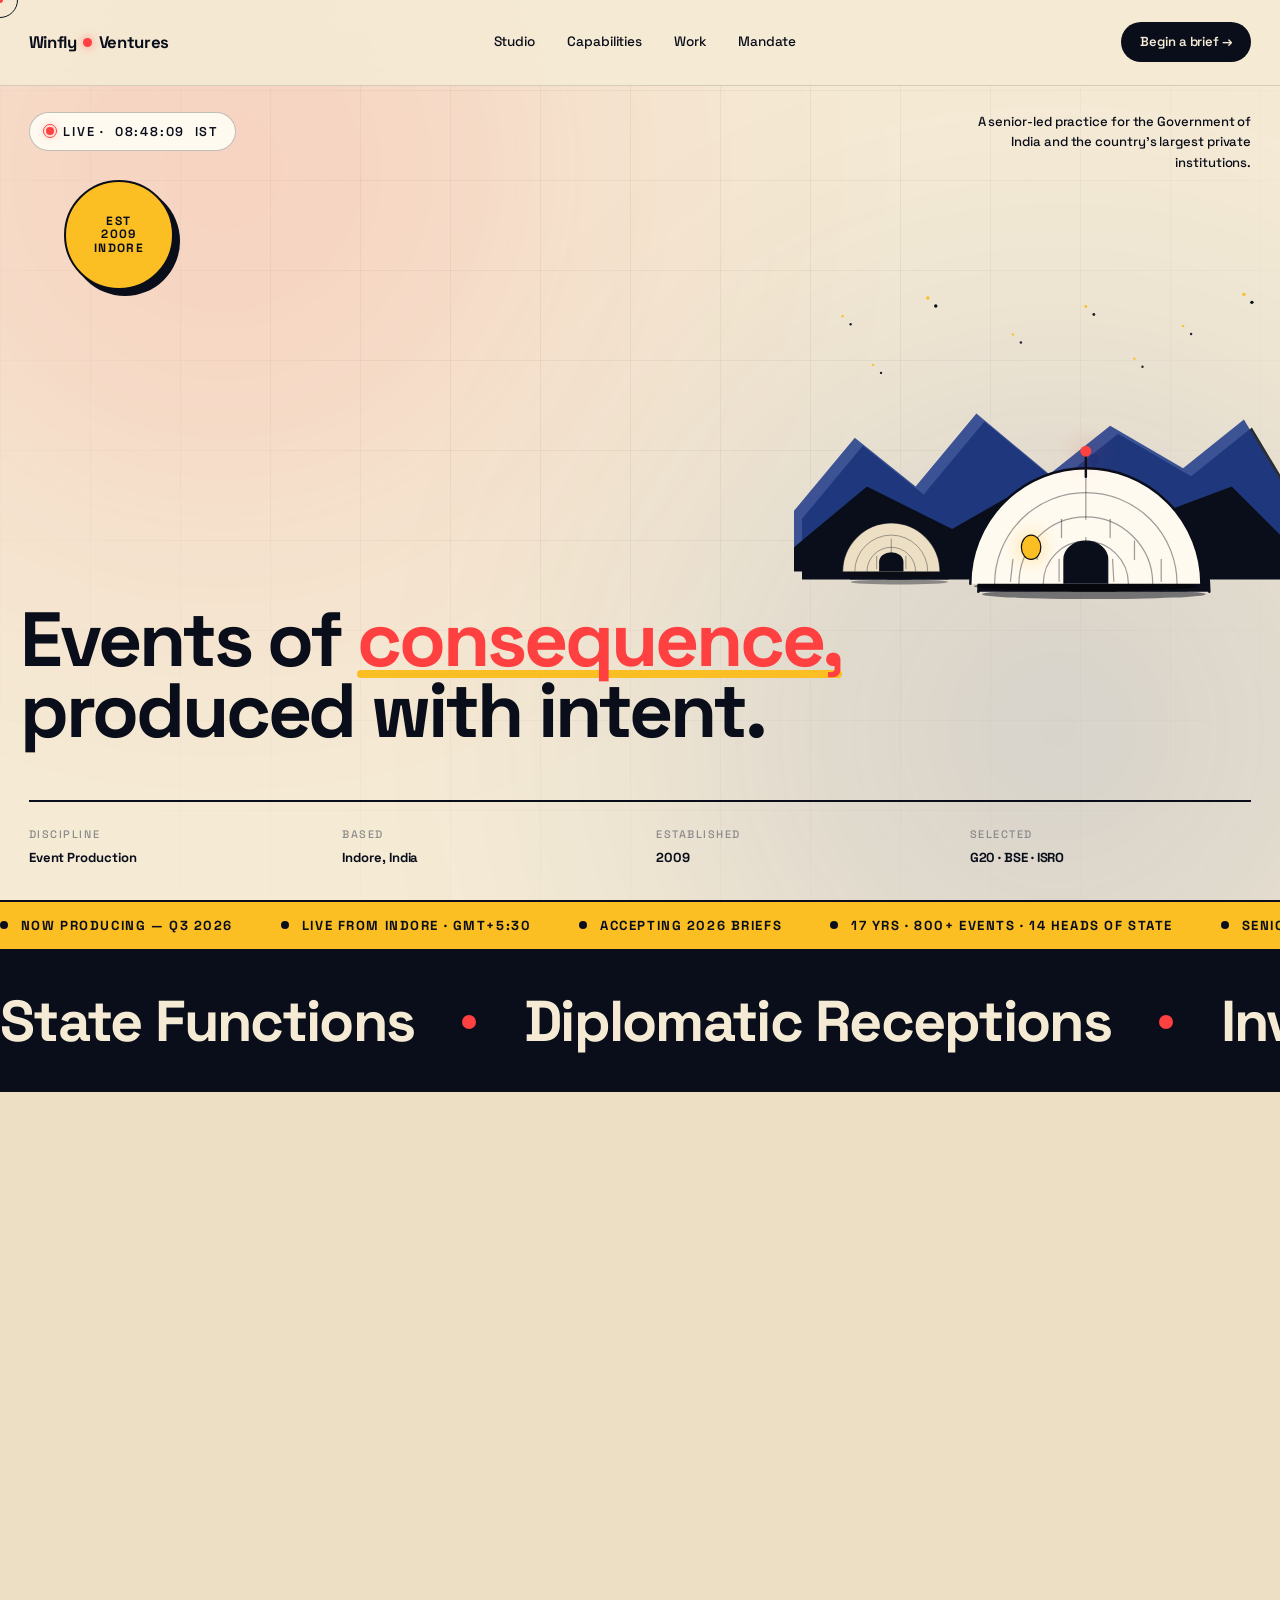
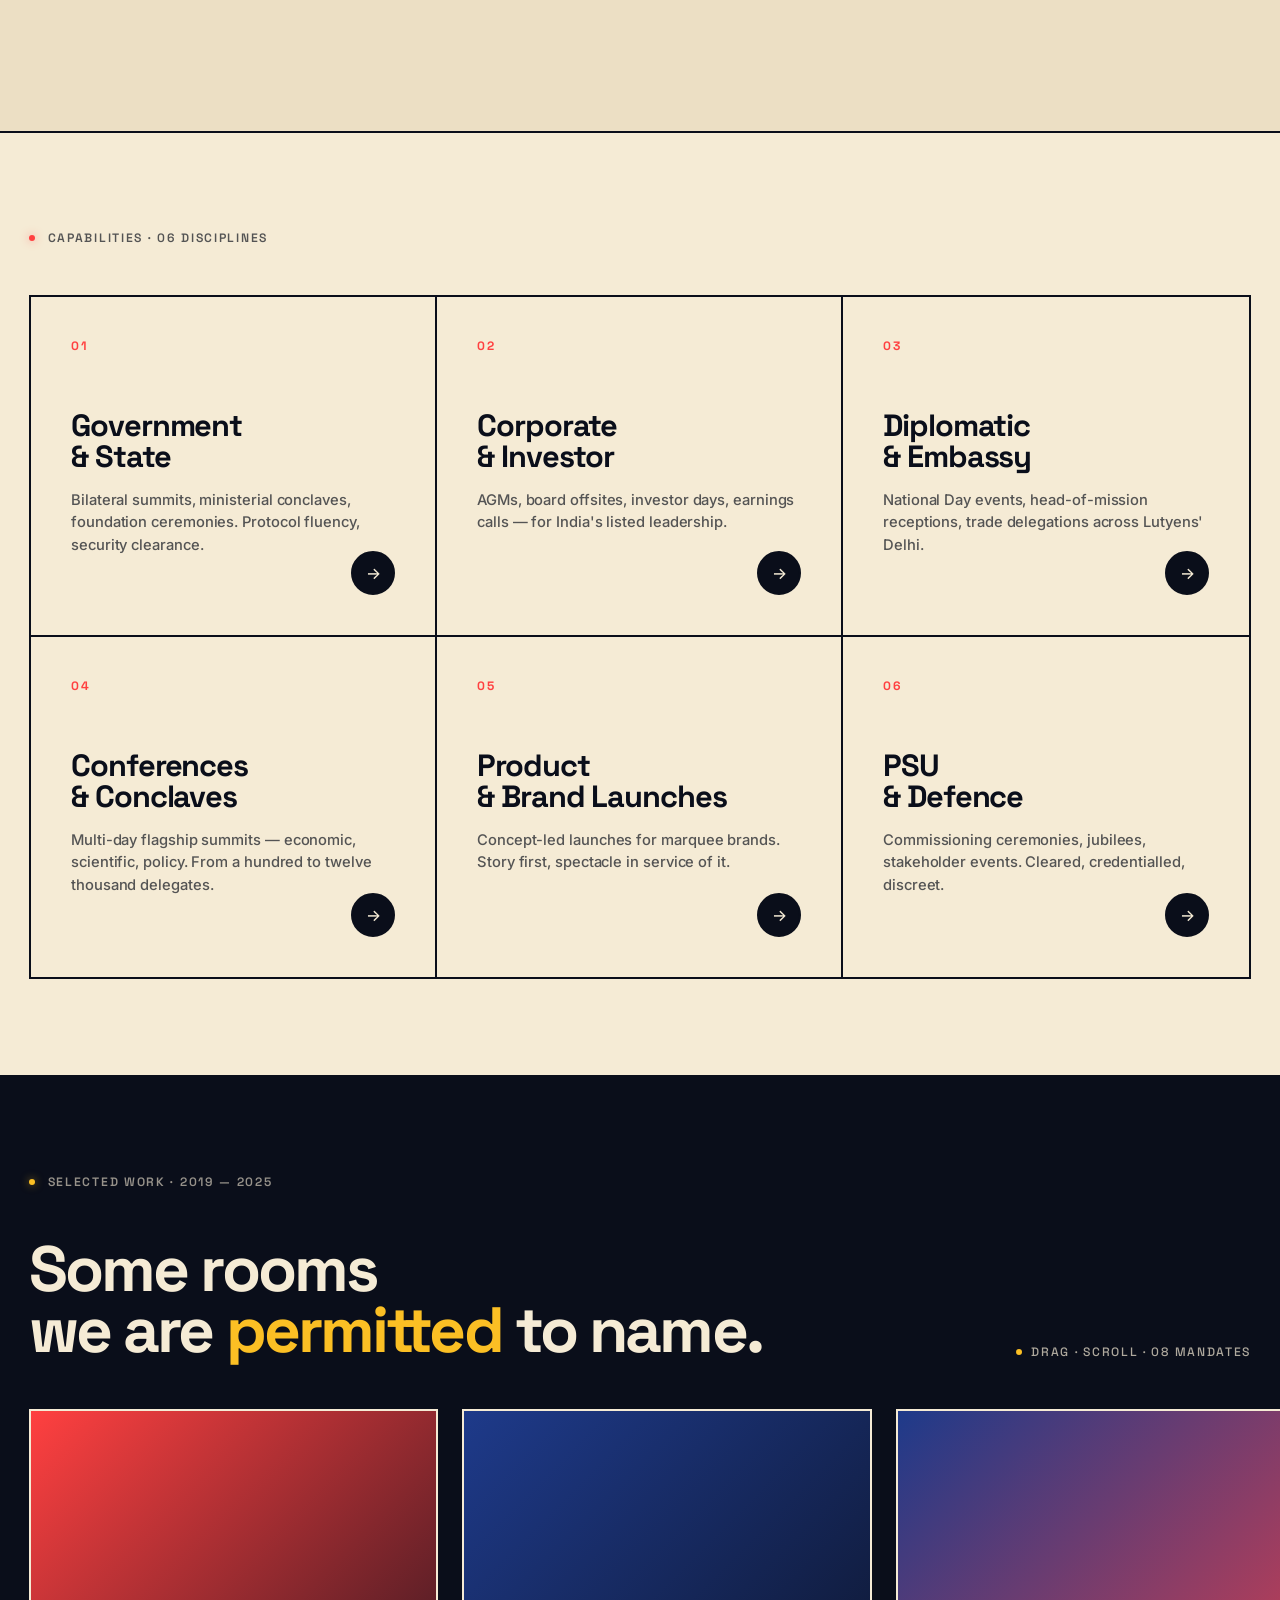
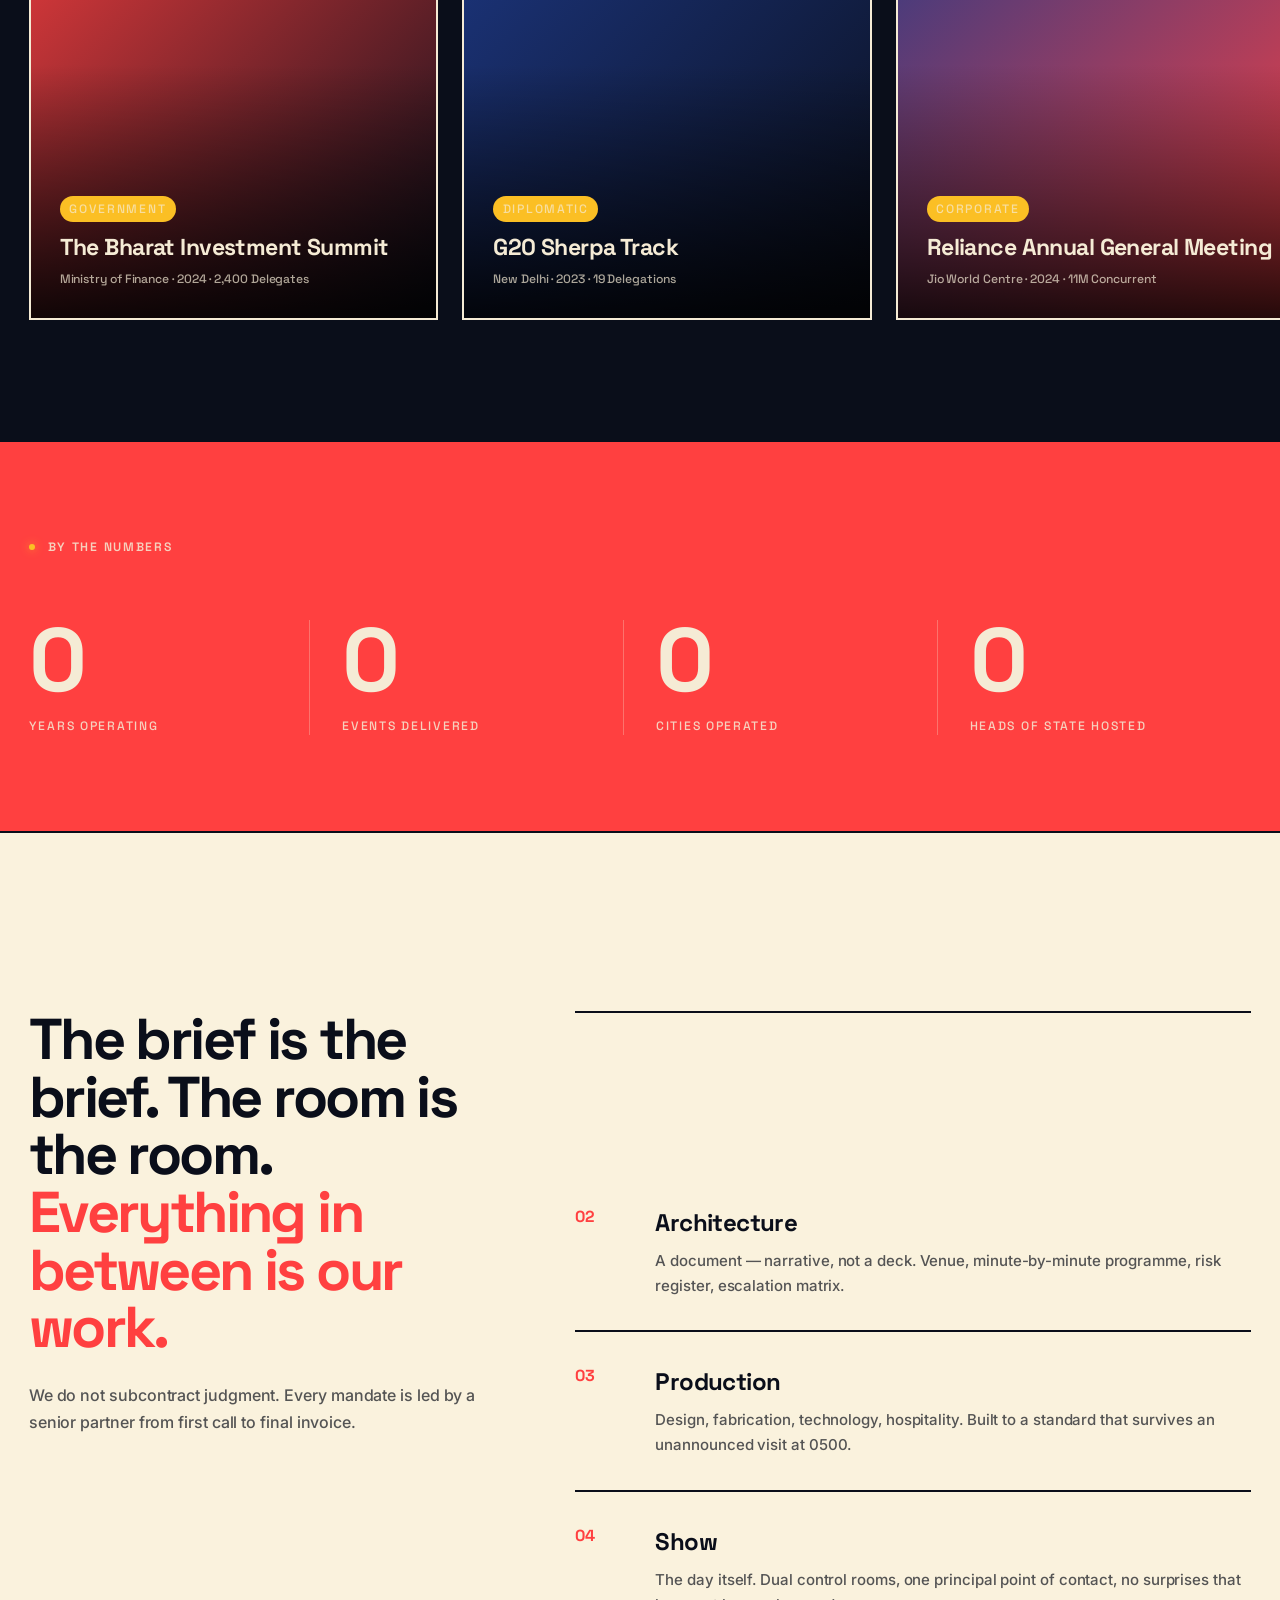
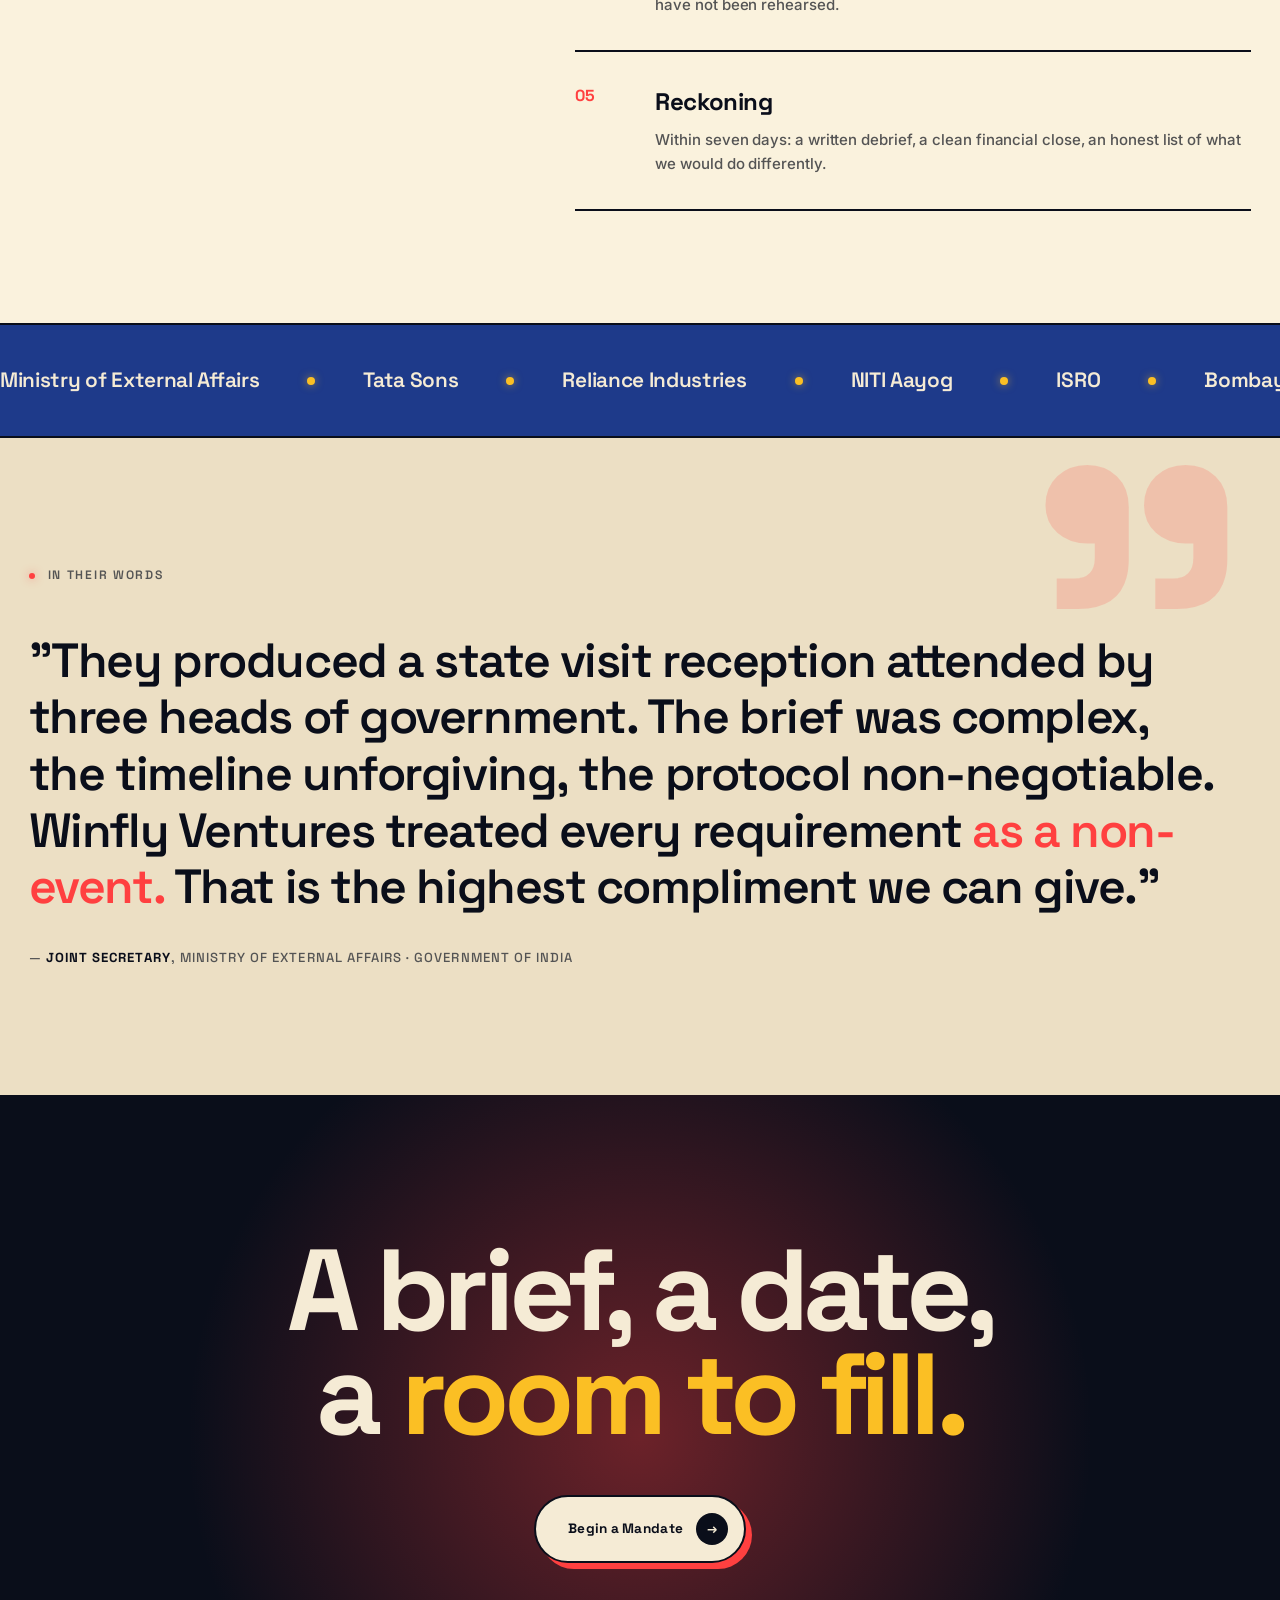
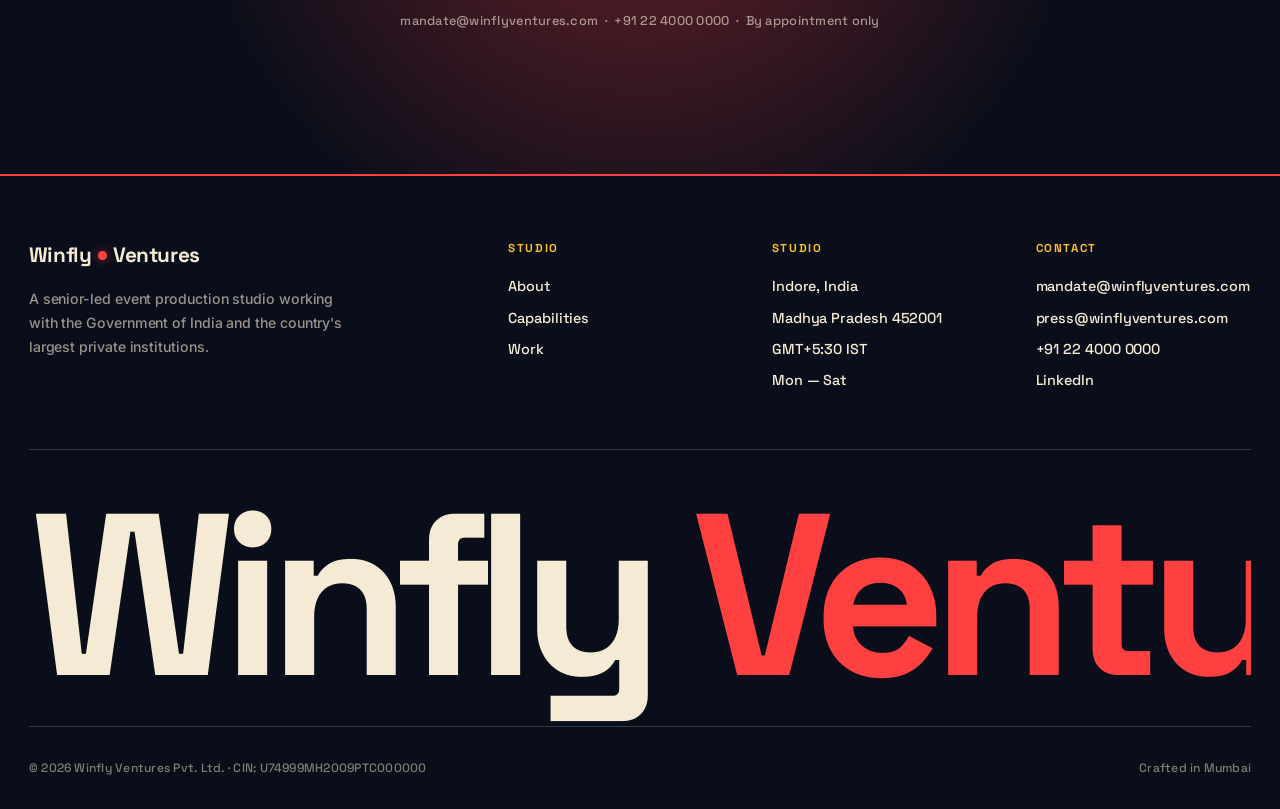
==== index.html @ e039d692 "Bold theme: cream + red + cobalt + yellow with section color blocks, sticker, funky animations" ====
<!DOCTYPE html>
<html lang="en">
<head>
<meta charset="UTF-8">
<meta name="viewport" content="width=device-width, initial-scale=1.0">
<title>Winfly Ventures — Event Production for Government & Corporate India</title>
<meta name="description" content="A senior-led event production studio working with the Government of India and the country's largest private institutions.">
<link rel="preconnect" href="https://fonts.googleapis.com">
<link rel="preconnect" href="https://fonts.gstatic.com" crossorigin>
<link href="https://fonts.googleapis.com/css2?family=Inter:wght@400;500;600&family=Space+Grotesk:wght@400;500;600;700&display=swap" rel="stylesheet">
<link rel="stylesheet" href="styles.css">
</head>
<body>

<!-- Always-on animated background -->
<div class="bg-fx" aria-hidden="true">
  <div class="bg-grid"></div>
  <div class="bg-blob b1"></div>
  <div class="bg-blob b2"></div>
</div>

<!-- Site-wide snow drift -->
<div class="snow" aria-hidden="true">
  <div class="flake" style="--x: 4%;  --d: 16s; --de: 0s;  --s: 2px"></div>
  <div class="flake" style="--x: 11%; --d: 22s; --de: 3s;  --s: 3px"></div>
  <div class="flake" style="--x: 18%; --d: 18s; --de: 6s;  --s: 2px"></div>
  <div class="flake" style="--x: 26%; --d: 26s; --de: 1s;  --s: 4px"></div>
  <div class="flake" style="--x: 34%; --d: 14s; --de: 8s;  --s: 2px"></div>
  <div class="flake" style="--x: 42%; --d: 20s; --de: 4s;  --s: 3px"></div>
  <div class="flake" style="--x: 50%; --d: 24s; --de: 11s; --s: 2px"></div>
  <div class="flake" style="--x: 58%; --d: 17s; --de: 7s;  --s: 3px"></div>
  <div class="flake" style="--x: 66%; --d: 21s; --de: 2s;  --s: 2px"></div>
  <div class="flake" style="--x: 74%; --d: 19s; --de: 9s;  --s: 4px"></div>
  <div class="flake" style="--x: 82%; --d: 25s; --de: 5s;  --s: 2px"></div>
  <div class="flake" style="--x: 90%; --d: 15s; --de: 12s; --s: 3px"></div>
  <div class="flake" style="--x: 96%; --d: 23s; --de: 0s;  --s: 2px"></div>
</div>

<div class="progress-bar"></div>
<div class="cursor" id="cursor"></div>
<div class="cursor-ring" id="cursorRing"></div>

<nav>
  <a href="#" class="logo" data-cursor="Top">Winfly<span class="dot"></span>Ventures</a>
  <ul class="nav-links">
    <li><a href="#studio">Studio</a></li>
    <li><a href="#capabilities">Capabilities</a></li>
    <li><a href="#work">Work</a></li>
    <li><a href="#contact">Mandate</a></li>
  </ul>
  <a href="#contact" class="nav-cta">Begin a brief →</a>
  <button class="nav-toggle" aria-label="Menu"><span></span><span></span><span></span></button>
</nav>

<!-- Hero -->
<section class="hero">
  <div class="hero-glow"></div>

  <!-- Funky rotating sticker -->
  <div class="sticker">Est<br>2009<br>Indore</div>

  <div class="hero-mark">
    <svg viewBox="0 0 400 300" class="igloo-scene" aria-hidden="true">
      <!-- Stars in sky -->
      <circle cx="40"  cy="40"  r="1"   class="scene-stars"/>
      <circle cx="110" cy="25"  r="1.4" class="scene-stars bright"/>
      <circle cx="180" cy="55"  r="1"   class="scene-stars"/>
      <circle cx="240" cy="32"  r="1.2" class="scene-stars"/>
      <circle cx="320" cy="48"  r="1"   class="scene-stars"/>
      <circle cx="370" cy="22"  r="1.4" class="scene-stars bright"/>
      <circle cx="65"  cy="80"  r="1"   class="scene-stars"/>
      <circle cx="280" cy="75"  r="1"   class="scene-stars"/>

      <!-- Distant mountain range (far) -->
      <path d="M 0,200 L 50,140 L 100,180 L 150,120 L 210,170 L 260,130 L 320,165 L 370,125 L 400,175 L 400,230 L 0,230 Z"
            class="scene-mountains-far"/>

      <!-- Mid mountain range -->
      <path d="M 0,230 L 60,180 L 130,215 L 200,175 L 280,210 L 360,180 L 400,220 L 400,250 L 0,250 Z"
            class="scene-mountains-near"/>

      <!-- Horizon -->
      <line x1="0" y1="248" x2="400" y2="248" class="scene-horizon"/>

      <!-- Back igloo (smaller, behind, blends into bg) -->
      <g class="igloo-back">
        <ellipse cx="80" cy="252" rx="40" ry="2" fill="#0d0d0d" opacity="0.4"/>
        <path d="M 40,250 A 40,40 0 0,1 120,250 Z" class="igloo-back-fill"/>
        <path d="M 50,250 A 30,30 0 0,1 110,250" class="igloo-back-brick"/>
        <path d="M 60,250 A 20,20 0 0,1 100,250" class="igloo-back-brick"/>
        <line x1="68" y1="237" x2="68" y2="248" class="igloo-back-brick"/>
        <line x1="92" y1="237" x2="92" y2="248" class="igloo-back-brick"/>
        <line x1="80" y1="223" x2="80" y2="234" class="igloo-back-brick"/>
        <path d="M 40,250 A 40,40 0 0,1 120,250" class="igloo-back-stroke"/>
        <path d="M 70,250 L 70,242 A 10,8 0 0,1 90,242 L 90,250 Z" class="igloo-back-entrance"/>
      </g>

      <!-- Foreground main igloo -->
      <g class="igloo-main">
        <ellipse cx="240" cy="262" rx="92" ry="4" fill="#000000" opacity="0.5"/>

        <!-- Filled dome -->
        <path d="M 145,260 A 95,95 0 0,1 335,260 Z" class="igloo-main-fill"/>

        <!-- Concentric brick rows -->
        <path d="M 165,260 A 75,75 0 0,1 315,260" class="igloo-brick"/>
        <path d="M 185,260 A 55,55 0 0,1 295,260" class="igloo-brick"/>
        <path d="M 205,260 A 35,35 0 0,1 275,260" class="igloo-brick"/>

        <!-- Brick joint pattern (staggered between rows) -->
        <line x1="180" y1="240" x2="178" y2="258" class="igloo-brick"/>
        <line x1="218" y1="240" x2="218" y2="258" class="igloo-brick"/>
        <line x1="262" y1="240" x2="263" y2="258" class="igloo-brick"/>
        <line x1="302" y1="240" x2="302" y2="258" class="igloo-brick"/>

        <line x1="200" y1="225" x2="200" y2="240" class="igloo-brick"/>
        <line x1="240" y1="222" x2="240" y2="240" class="igloo-brick"/>
        <line x1="280" y1="225" x2="280" y2="240" class="igloo-brick"/>

        <line x1="220" y1="207" x2="220" y2="222" class="igloo-brick"/>
        <line x1="260" y1="207" x2="260" y2="222" class="igloo-brick"/>

        <line x1="240" y1="172" x2="240" y2="207" class="igloo-brick"/>

        <!-- Outer dome stroke -->
        <path d="M 145,260 A 95,95 0 0,1 335,260" class="igloo-main-stroke"/>

        <!-- Glowing window (left side) -->
        <ellipse cx="195" cy="230" rx="8" ry="10" class="igloo-window"/>
        <ellipse cx="195" cy="230" rx="8" ry="10" fill="none" stroke="#0d0d0d" stroke-width="1"/>

        <!-- Entrance archway (dark) -->
        <path d="M 222,260 L 222,240 A 18,15 0 0,1 258,240 L 258,260 Z" class="igloo-entrance-fill"/>
        <path d="M 222,260 L 222,240 A 18,15 0 0,1 258,240 L 258,260" class="igloo-entrance-stroke"/>

        <!-- Aerial pole + glowing dot -->
        <line x1="240" y1="172" x2="240" y2="155" class="igloo-aerial"/>
        <circle cx="240" cy="151" r="4.5" class="igloo-dot"/>
      </g>
    </svg>
  </div>

  <div class="hero-top">
    <div class="hero-tag"><span class="pulse"></span> Live · <span id="clock">--:--:--</span> IST</div>
    <p class="hero-side">A senior-led practice for the Government of India and the country's largest private institutions.</p>
  </div>

  <h1>Events of <span class="accent">consequence,</span><br>produced with intent.</h1>

  <div class="hero-meta">
    <div data-cursor="Read">
      <span>Discipline</span>
      <strong>Event Production</strong>
    </div>
    <div data-cursor="Read">
      <span>Based</span>
      <strong>Indore, India</strong>
    </div>
    <div data-cursor="Read">
      <span>Established</span>
      <strong>2009</strong>
    </div>
    <div data-cursor="Read">
      <span>Selected</span>
      <strong>G20 · BSE · ISRO</strong>
    </div>
  </div>
</section>

<!-- Live ticker -->
<div class="ticker">
  <div class="ticker-track">
    <span><i class="t-dot"></i> Now producing — Q3 2026</span>
    <span><i class="t-dot"></i> Live from Indore · GMT+5:30</span>
    <span><i class="t-dot"></i> Accepting 2026 briefs</span>
    <span><i class="t-dot"></i> 17 yrs · 800+ events · 14 heads of state</span>
    <span><i class="t-dot"></i> Senior-led · By appointment only</span>
    <span><i class="t-dot"></i> Now producing — Q3 2026</span>
    <span><i class="t-dot"></i> Live from Indore · GMT+5:30</span>
    <span><i class="t-dot"></i> Accepting 2026 briefs</span>
    <span><i class="t-dot"></i> 17 yrs · 800+ events · 14 heads of state</span>
    <span><i class="t-dot"></i> Senior-led · By appointment only</span>
  </div>
</div>

<!-- Marquee 1 -->
<div class="marquee">
  <div class="marquee-track">
    <span>State Functions</span>
    <span>Diplomatic Receptions</span>
    <span>Investor Days</span>
    <span>Bilateral Summits</span>
    <span>Product Launches</span>
    <span>PSU Conclaves</span>
    <span>Annual General Meetings</span>
    <span>State Functions</span>
    <span>Diplomatic Receptions</span>
    <span>Investor Days</span>
    <span>Bilateral Summits</span>
    <span>Product Launches</span>
    <span>PSU Conclaves</span>
    <span>Annual General Meetings</span>
  </div>
</div>

<!-- Manifesto -->
<section class="manifesto" id="studio">
  <div class="label reveal">A studio, not an agency</div>
  <h2 class="reveal">For nearly two decades, we have produced India's <span class="underline">most consequential gatherings</span> — moments where policy is announced, capital is raised, and reputations are made. The work answers to a single standard: <span class="accent">flawless execution, every time.</span></h2>
</section>

<!-- Capabilities -->
<section id="capabilities">
  <div class="label reveal">Capabilities · 06 Disciplines</div>
  <div class="cap-grid">
    <a href="#contact" class="cap reveal" data-cursor="Brief">
      <div class="cap-num">01</div>
      <h3>Government<br>& State</h3>
      <p>Bilateral summits, ministerial conclaves, foundation ceremonies. Protocol fluency, security clearance.</p>
      <div class="cap-arrow">→</div>
    </a>
    <a href="#contact" class="cap reveal" data-cursor="Brief">
      <div class="cap-num">02</div>
      <h3>Corporate<br>& Investor</h3>
      <p>AGMs, board offsites, investor days, earnings calls — for India's listed leadership.</p>
      <div class="cap-arrow">→</div>
    </a>
    <a href="#contact" class="cap reveal" data-cursor="Brief">
      <div class="cap-num">03</div>
      <h3>Diplomatic<br>& Embassy</h3>
      <p>National Day events, head-of-mission receptions, trade delegations across Lutyens' Delhi.</p>
      <div class="cap-arrow">→</div>
    </a>
    <a href="#contact" class="cap reveal" data-cursor="Brief">
      <div class="cap-num">04</div>
      <h3>Conferences<br>& Conclaves</h3>
      <p>Multi-day flagship summits — economic, scientific, policy. From a hundred to twelve thousand delegates.</p>
      <div class="cap-arrow">→</div>
    </a>
    <a href="#contact" class="cap reveal" data-cursor="Brief">
      <div class="cap-num">05</div>
      <h3>Product<br>& Brand Launches</h3>
      <p>Concept-led launches for marquee brands. Story first, spectacle in service of it.</p>
      <div class="cap-arrow">→</div>
    </a>
    <a href="#contact" class="cap reveal" data-cursor="Brief">
      <div class="cap-num">06</div>
      <h3>PSU<br>& Defence</h3>
      <p>Commissioning ceremonies, jubilees, stakeholder events. Cleared, credentialled, discreet.</p>
      <div class="cap-arrow">→</div>
    </a>
  </div>
</section>

<!-- Work strip -->
<div class="work-section" id="work">
  <div class="label reveal">Selected Work · 2019 — 2025</div>
  <div class="work-head reveal">
    <h2>Some rooms<br>we are <span class="accent">permitted</span> to name.</h2>
    <div class="work-hint"><span class="dot"></span>Drag · Scroll · 08 Mandates</div>
  </div>
  <div class="work-strip">
    <a href="#" class="work-card" data-cursor="View">
      <div class="work-img img-1"></div>
      <div class="work-info">
        <span class="work-tag">Government</span>
        <h3>The Bharat Investment Summit</h3>
        <span>Ministry of Finance · 2024 · 2,400 Delegates</span>
      </div>
    </a>
    <a href="#" class="work-card" data-cursor="View">
      <div class="work-img img-2"></div>
      <div class="work-info">
        <span class="work-tag">Diplomatic</span>
        <h3>G20 Sherpa Track</h3>
        <span>New Delhi · 2023 · 19 Delegations</span>
      </div>
    </a>
    <a href="#" class="work-card" data-cursor="View">
      <div class="work-img img-5"></div>
      <div class="work-info">
        <span class="work-tag">Corporate</span>
        <h3>Reliance Annual General Meeting</h3>
        <span>Jio World Centre · 2024 · 11M Concurrent</span>
      </div>
    </a>
    <a href="#" class="work-card" data-cursor="View">
      <div class="work-img img-3"></div>
      <div class="work-info">
        <span class="work-tag">Government</span>
        <h3>Chandrayaan Reception</h3>
        <span>Rashtrapati Bhavan · 2023</span>
      </div>
    </a>
    <a href="#" class="work-card" data-cursor="View">
      <div class="work-img img-4"></div>
      <div class="work-info">
        <span class="work-tag">Launch</span>
        <h3>Mahindra BE.6 Reveal</h3>
        <span>Yelahanka Air Base · 2024</span>
      </div>
    </a>
    <a href="#" class="work-card" data-cursor="View">
      <div class="work-img img-6"></div>
      <div class="work-info">
        <span class="work-tag">Corporate</span>
        <h3>Tata Centennial Gala</h3>
        <span>Bombay House · 2023</span>
      </div>
    </a>
    <a href="#" class="work-card" data-cursor="View">
      <div class="work-img img-7"></div>
      <div class="work-info">
        <span class="work-tag">Conference</span>
        <h3>India Energy Week</h3>
        <span>Goa · 2024 · 16,000 Delegates</span>
      </div>
    </a>
    <a href="#" class="work-card" data-cursor="View">
      <div class="work-img img-8"></div>
      <div class="work-info">
        <span class="work-tag">Government</span>
        <h3>BSE @ 150</h3>
        <span>NSE Hall · 2024</span>
      </div>
    </a>
  </div>
</div>

<!-- Stats — orange punch -->
<div class="stats-section">
  <div class="label">By the numbers</div>
  <div class="stats">
    <div class="stat">
      <div class="stat-num" data-target="17" data-suffix="+">0</div>
      <div class="stat-label">Years Operating</div>
    </div>
    <div class="stat">
      <div class="stat-num" data-target="800" data-suffix="+">0</div>
      <div class="stat-label">Events Delivered</div>
    </div>
    <div class="stat">
      <div class="stat-num" data-target="42" data-suffix="">0</div>
      <div class="stat-label">Cities Operated</div>
    </div>
    <div class="stat">
      <div class="stat-num" data-target="14" data-suffix="">0</div>
      <div class="stat-label">Heads of State Hosted</div>
    </div>
  </div>
</div>

<!-- Approach -->
<section class="approach-section">
  <div class="label reveal">Approach · 05 Steps</div>
  <div class="approach">
    <div class="approach-intro reveal">
      <h2>The brief is the brief. The room is the room. <span class="accent">Everything in between is our work.</span></h2>
      <p>We do not subcontract judgment. Every mandate is led by a senior partner from first call to final invoice.</p>
    </div>
    <ul class="steps">
      <li class="step reveal">
        <div class="step-num">01</div>
        <div>
          <h3>Mandate</h3>
          <p>We listen first. To the brief, to the unsaid, to the political and reputational stakes that frame it.</p>
        </div>
      </li>
      <li class="step reveal">
        <div class="step-num">02</div>
        <div>
          <h3>Architecture</h3>
          <p>A document — narrative, not a deck. Venue, minute-by-minute programme, risk register, escalation matrix.</p>
        </div>
      </li>
      <li class="step reveal">
        <div class="step-num">03</div>
        <div>
          <h3>Production</h3>
          <p>Design, fabrication, technology, hospitality. Built to a standard that survives an unannounced visit at 0500.</p>
        </div>
      </li>
      <li class="step reveal">
        <div class="step-num">04</div>
        <div>
          <h3>Show</h3>
          <p>The day itself. Dual control rooms, one principal point of contact, no surprises that have not been rehearsed.</p>
        </div>
      </li>
      <li class="step reveal">
        <div class="step-num">05</div>
        <div>
          <h3>Reckoning</h3>
          <p>Within seven days: a written debrief, a clean financial close, an honest list of what we would do differently.</p>
        </div>
      </li>
    </ul>
  </div>
</section>

<!-- Clients marquee -->
<div class="clients">
  <div class="clients-track">
    <span class="client">Ministry of External Affairs</span><span class="client-dot"></span>
    <span class="client">Tata Sons</span><span class="client-dot"></span>
    <span class="client">Reliance Industries</span><span class="client-dot"></span>
    <span class="client">NITI Aayog</span><span class="client-dot"></span>
    <span class="client">ISRO</span><span class="client-dot"></span>
    <span class="client">Bombay Stock Exchange</span><span class="client-dot"></span>
    <span class="client">HDFC Bank</span><span class="client-dot"></span>
    <span class="client">Embassy of France</span><span class="client-dot"></span>
    <span class="client">Mahindra Group</span><span class="client-dot"></span>
    <span class="client">Adani Group</span><span class="client-dot"></span>
    <span class="client">DRDO</span><span class="client-dot"></span>
    <span class="client">Infosys</span><span class="client-dot"></span>
    <span class="client">Ministry of External Affairs</span><span class="client-dot"></span>
    <span class="client">Tata Sons</span><span class="client-dot"></span>
    <span class="client">Reliance Industries</span><span class="client-dot"></span>
    <span class="client">NITI Aayog</span><span class="client-dot"></span>
    <span class="client">ISRO</span><span class="client-dot"></span>
    <span class="client">Bombay Stock Exchange</span><span class="client-dot"></span>
  </div>
</div>

<!-- Testimonial -->
<section class="testimonial">
  <div class="label reveal">In their words</div>
  <blockquote class="reveal">"They produced a state visit reception attended by three heads of government. The brief was complex, the timeline unforgiving, the protocol non-negotiable. Winfly Ventures treated every requirement <span class="accent">as a non-event.</span> That is the highest compliment we can give."</blockquote>
  <cite class="reveal">— <strong>Joint Secretary</strong>, Ministry of External Affairs · Government of India</cite>
</section>

<!-- CTA -->
<section class="cta" id="contact">
  <h2 class="reveal">A brief, a date,<br>a <span class="accent">room to fill.</span></h2>
  <a href="mailto:mandate@winflyventures.com" class="cta-button reveal">
    <span>Begin a Mandate</span>
    <span class="arrow">→</span>
  </a>
  <div class="cta-meta reveal">mandate@winflyventures.com &nbsp;·&nbsp; +91 22 4000 0000 &nbsp;·&nbsp; By appointment only</div>
</section>

<!-- Footer -->
<footer>
  <div class="footer-grid">
    <div>
      <div class="footer-tag">Winfly<span class="dot"></span>Ventures</div>
      <p class="footer-blurb">A senior-led event production studio working with the Government of India and the country's largest private institutions.</p>
    </div>
    <div>
      <h4>Studio</h4>
      <ul>
        <li><a href="#studio">About</a></li>
        <li><a href="#capabilities">Capabilities</a></li>
        <li><a href="#work">Work</a></li>
      </ul>
    </div>
    <div>
      <h4>Studio</h4>
      <ul>
        <li>Indore, India</li>
        <li>Madhya Pradesh 452001</li>
        <li>GMT+5:30 IST</li>
        <li>Mon — Sat</li>
      </ul>
    </div>
    <div>
      <h4>Contact</h4>
      <ul>
        <li><a href="mailto:mandate@winflyventures.com">mandate@winflyventures.com</a></li>
        <li><a href="mailto:press@winflyventures.com">press@winflyventures.com</a></li>
        <li>+91 22 4000 0000</li>
        <li><a href="#">LinkedIn</a></li>
      </ul>
    </div>
  </div>

  <div class="footer-mark">Winfly <span class="accent">Ventures</span></div>

  <div class="footer-bottom">
    <div>© 2026 Winfly Ventures Pvt. Ltd. · CIN: U74999MH2009PTC000000</div>
    <div>Crafted in Mumbai</div>
  </div>
</footer>

<script src="script.js"></script>
</body>
</html>
---- styles.css ----
/* Winfly Ventures — bold, funky, alive */

*, *::before, *::after { margin: 0; padding: 0; box-sizing: border-box; }
html { scroll-behavior: smooth; -webkit-text-size-adjust: 100%; background: #f5ebd5; }
::selection { background: #ff4040; color: #fffaf0; }

:root {
  --cream: #f5ebd5;
  --cream-2: #ecdfc4;
  --cream-3: #faf2dd;
  --paper: #fffaf0;
  --ink: #0a0e1a;
  --ink-2: #15192a;
  --fg: #0a0e1a;
  --dim: #545454;
  --soft: #8a8a8a;
  --red: #ff4040;
  --red-deep: #e63946;
  --cobalt: #1e3a8a;
  --cobalt-bright: #2563eb;
  --yellow: #fbbf24;
  --yellow-soft: #fde68a;
  --line: rgba(10, 14, 26, 0.14);
  --line-strong: rgba(10, 14, 26, 0.25);
  --line-on-dark: rgba(245, 235, 213, 0.18);
}

body {
  background: var(--cream);
  color: var(--fg);
  font-family: 'Inter', -apple-system, system-ui, sans-serif;
  font-weight: 500;
  line-height: 1.5;
  overflow-x: hidden;
  -webkit-font-smoothing: antialiased;
  letter-spacing: -0.005em;
  cursor: none;
  position: relative;
}

img { max-width: 100%; display: block; }
button { font: inherit; color: inherit; cursor: none; background: none; border: none; }
a { color: inherit; text-decoration: none; cursor: none; }

/* ---------- Background — paper texture + soft drift ---------- */
.bg-fx {
  position: fixed;
  inset: 0;
  z-index: 0;
  pointer-events: none;
  overflow: hidden;
}
.bg-grid {
  position: absolute;
  inset: 0;
  background-image:
    linear-gradient(to right, rgba(10, 14, 26, 0.045) 1px, transparent 1px),
    linear-gradient(to bottom, rgba(10, 14, 26, 0.045) 1px, transparent 1px);
  background-size: 90px 90px;
  mask-image: radial-gradient(circle at 50% 30%, black 30%, transparent 95%);
  -webkit-mask-image: radial-gradient(circle at 50% 30%, black 30%, transparent 95%);
}
.bg-blob {
  position: absolute;
  width: 700px; height: 700px;
  border-radius: 50%;
  filter: blur(160px);
  will-change: transform;
}
.bg-blob.b1 {
  background: var(--red);
  top: -20%; left: -10%;
  opacity: 0.16;
  animation: drift1 60s ease-in-out infinite;
}
.bg-blob.b2 {
  background: var(--cobalt);
  bottom: -20%; right: -10%;
  opacity: 0.15;
  animation: drift2 70s ease-in-out infinite;
}
@keyframes drift1 {
  0%, 100% { transform: translate(0, 0); }
  50% { transform: translate(120px, 80px); }
}
@keyframes drift2 {
  0%, 100% { transform: translate(0, 0); }
  50% { transform: translate(-100px, -80px); }
}

/* ---------- Snow / confetti drift ---------- */
.snow {
  position: fixed;
  inset: 0;
  pointer-events: none;
  z-index: 1;
  overflow: hidden;
}
.flake {
  position: absolute;
  top: -10px;
  left: var(--x, 50%);
  width: var(--s, 4px);
  height: var(--s, 4px);
  border-radius: 50%;
  animation: fall var(--d, 14s) linear infinite;
  animation-delay: var(--de, 0s);
}
.flake:nth-child(3n)   { background: var(--red); }
.flake:nth-child(3n+1) { background: var(--cobalt); }
.flake:nth-child(3n+2) { background: var(--yellow); }
@keyframes fall {
  0%   { transform: translate3d(0, 0, 0); opacity: 0; }
  10%  { opacity: 0.7; }
  90%  { opacity: 0.7; }
  100% { transform: translate3d(60px, 110vh, 0); opacity: 0; }
}

nav, section, footer, .marquee, .clients, .stats-section, .work-section, .progress-bar, .ticker { position: relative; z-index: 2; }

/* ---------- Scroll progress ---------- */
.progress-bar {
  position: fixed;
  top: 0; left: 0;
  height: 3px;
  background: var(--red);
  width: 0%;
  z-index: 200;
  transition: width .08s linear;
  box-shadow: 0 0 14px rgba(255, 64, 64, 0.6);
}

/* ---------- Cursor ---------- */
.cursor, .cursor-ring {
  position: fixed;
  pointer-events: none;
  z-index: 999;
  top: 0; left: 0;
  will-change: transform;
}
.cursor {
  width: 6px; height: 6px;
  background: var(--red);
  border-radius: 50%;
  transform: translate3d(-100px, -100px, 0);
}
.cursor-ring {
  width: 36px; height: 36px;
  border: 1.5px solid var(--ink);
  border-radius: 50%;
  display: flex;
  align-items: center;
  justify-content: center;
  font-family: 'Space Grotesk', sans-serif;
  font-size: 0;
  font-weight: 600;
  text-transform: uppercase;
  letter-spacing: .12em;
  background: transparent;
  color: var(--cream);
  transform: translate3d(-100px, -100px, 0);
  transition: width .35s cubic-bezier(.16,1,.3,1),
              height .35s cubic-bezier(.16,1,.3,1),
              background-color .35s ease,
              border-color .35s ease,
              color .35s ease,
              font-size .25s ease;
}
.cursor-ring.hover { width: 56px; height: 56px; border-color: var(--red); }
.cursor-ring.label {
  width: 90px; height: 90px;
  background: var(--red);
  border-color: var(--red);
  font-size: .65rem;
  color: var(--cream);
}
@media (max-width: 900px), (pointer: coarse) {
  .cursor, .cursor-ring { display: none; }
  body, button, a { cursor: auto; }
}

/* ---------- Nav ---------- */
nav {
  position: fixed;
  top: 0; left: 0; right: 0;
  display: flex;
  justify-content: space-between;
  align-items: center;
  padding: 1.4rem 1.8rem;
  z-index: 100;
  background: rgba(245, 235, 213, 0.85);
  backdrop-filter: blur(14px);
  -webkit-backdrop-filter: blur(14px);
  border-bottom: 1px solid var(--line);
}
.logo {
  font-family: 'Space Grotesk', sans-serif;
  font-weight: 700;
  font-size: 1.05rem;
  letter-spacing: -.02em;
  display: flex;
  align-items: center;
  gap: .4rem;
  color: var(--ink);
}
.logo .dot {
  width: 9px; height: 9px;
  border-radius: 50%;
  background: var(--red);
  animation: dot-pulse 2.4s ease-in-out infinite;
  box-shadow: 0 0 10px rgba(255, 64, 64, 0.6);
}
@keyframes dot-pulse {
  0%, 100% { transform: scale(1); }
  50% { transform: scale(1.3); }
}
.nav-links {
  display: flex;
  gap: 2rem;
  list-style: none;
  font-family: 'Space Grotesk', sans-serif;
  font-size: .85rem;
  font-weight: 500;
}
.nav-links a {
  position: relative;
  padding: .4rem 0;
  color: var(--ink);
  transition: color .35s ease;
}
.nav-links a:hover { color: var(--red); }
.nav-links a::after {
  content: '';
  position: absolute;
  bottom: 0; left: 0; right: 0;
  height: 2px;
  background: var(--red);
  transform: scaleX(0);
  transform-origin: right;
  transition: transform .4s cubic-bezier(.16,1,.3,1);
}
.nav-links a:hover::after { transform: scaleX(1); transform-origin: left; }
.nav-cta {
  font-family: 'Space Grotesk', sans-serif;
  font-size: .82rem;
  font-weight: 600;
  padding: .65rem 1.2rem;
  background: var(--ink);
  color: var(--cream);
  border-radius: 100px;
  display: inline-flex;
  align-items: center;
  gap: .5rem;
  position: relative;
  overflow: hidden;
  z-index: 1;
  will-change: transform;
}
.nav-cta::before {
  content: '';
  position: absolute;
  inset: 0;
  background: var(--red);
  transform: scaleX(0);
  transform-origin: left;
  transition: transform .4s cubic-bezier(.16,1,.3,1);
  z-index: -1;
}
.nav-cta:hover::before { transform: scaleX(1); }
.nav-toggle {
  display: none;
  width: 28px; height: 20px;
  position: relative;
  color: var(--ink);
}
.nav-toggle span {
  position: absolute;
  display: block;
  height: 1.5px;
  width: 100%;
  background: currentColor;
  left: 0;
  transition: transform .3s, opacity .25s;
}
.nav-toggle span:nth-child(1) { top: 4px; }
.nav-toggle span:nth-child(2) { top: 50%; }
.nav-toggle span:nth-child(3) { bottom: 4px; }
.nav-toggle.open span:nth-child(1) { transform: translateY(6px) rotate(45deg); }
.nav-toggle.open span:nth-child(2) { opacity: 0; }
.nav-toggle.open span:nth-child(3) { transform: translateY(-6px) rotate(-45deg); }

/* ---------- Sections ---------- */
section { padding: 6rem 1.8rem; }
.label {
  font-family: 'Space Grotesk', sans-serif;
  font-size: .76rem;
  font-weight: 600;
  letter-spacing: .14em;
  text-transform: uppercase;
  color: var(--dim);
  display: flex;
  align-items: center;
  gap: .8rem;
  margin-bottom: 3rem;
}
.label::before {
  content: '';
  width: 6px; height: 6px;
  border-radius: 50%;
  background: var(--red);
  animation: dot-pulse 2.4s ease-in-out infinite;
  box-shadow: 0 0 8px rgba(255, 64, 64, 0.5);
}

/* ---------- Sticker badge — floating, rotating ---------- */
.sticker {
  position: absolute;
  top: 20%;
  left: 5%;
  width: 110px;
  height: 110px;
  border-radius: 50%;
  background: var(--yellow);
  color: var(--ink);
  display: flex;
  align-items: center;
  justify-content: center;
  font-family: 'Space Grotesk', sans-serif;
  font-weight: 700;
  font-size: .75rem;
  letter-spacing: .12em;
  text-transform: uppercase;
  text-align: center;
  line-height: 1.1;
  border: 2px solid var(--ink);
  box-shadow: 6px 6px 0 var(--ink);
  animation: sticker-spin 18s linear infinite;
  z-index: 5;
  transition: transform .3s ease;
}
.sticker:hover { transform: scale(1.1) rotate(-15deg) !important; }
@keyframes sticker-spin {
  from { transform: rotate(-8deg); }
  50%  { transform: rotate(8deg); }
  to   { transform: rotate(-8deg); }
}

/* ---------- Hero ---------- */
.hero {
  min-height: 100vh;
  padding: 7rem 1.8rem 2rem;
  display: flex;
  flex-direction: column;
  justify-content: space-between;
  position: relative;
  overflow: hidden;
}
.hero-glow {
  position: absolute;
  width: 600px; height: 600px;
  border-radius: 50%;
  background: radial-gradient(circle, rgba(255, 64, 64, 0.18), transparent 60%);
  filter: blur(60px);
  pointer-events: none;
  left: var(--mx, 50%); top: var(--my, 50%);
  transform: translate(-50%, -50%);
  z-index: 1;
  transition: opacity .5s ease;
  opacity: 0;
}
.hero:hover .hero-glow { opacity: 1; }

.hero-top {
  display: flex;
  justify-content: space-between;
  align-items: flex-start;
  gap: 2rem;
  z-index: 2;
  position: relative;
}
.hero-tag {
  font-family: 'Space Grotesk', sans-serif;
  font-size: .8rem;
  font-weight: 600;
  letter-spacing: .14em;
  text-transform: uppercase;
  display: flex;
  align-items: center;
  gap: .6rem;
  color: var(--ink);
  background: var(--paper);
  padding: .55rem 1rem;
  border-radius: 100px;
  border: 1px solid var(--line-strong);
}
.hero-tag .pulse {
  width: 8px; height: 8px;
  border-radius: 50%;
  background: var(--red);
  position: relative;
  box-shadow: 0 0 10px rgba(255, 64, 64, 0.6);
}
.hero-tag .pulse::after {
  content: '';
  position: absolute;
  inset: -3px;
  border-radius: 50%;
  border: 1.5px solid var(--red);
  animation: pulse-ring 1.6s ease-out infinite;
}
@keyframes pulse-ring {
  0% { transform: scale(.6); opacity: 1; }
  100% { transform: scale(2.4); opacity: 0; }
}
.hero-side {
  font-family: 'Space Grotesk', sans-serif;
  font-size: .82rem;
  color: var(--ink);
  text-align: right;
  max-width: 280px;
  line-height: 1.55;
  font-weight: 500;
}

/* ---------- Igloo scene ---------- */
.hero-mark {
  position: absolute;
  right: 0;
  top: 50%;
  transform: translateY(-50%);
  width: clamp(320px, 38vw, 520px);
  aspect-ratio: 4/3;
  z-index: 1;
  pointer-events: none;
}
.igloo-scene {
  width: 100%; height: 100%;
  display: block;
  filter: drop-shadow(8px 8px 0 var(--ink));
}
.scene-mountains-far { fill: var(--cobalt); opacity: 0.85; }
.scene-mountains-near { fill: var(--ink); }
.scene-horizon { stroke: var(--ink); stroke-width: 1; opacity: 0.4; }
.scene-stars { fill: var(--yellow); opacity: 0.9; }
.scene-stars.bright { fill: var(--yellow); opacity: 1; }

.igloo-back-fill { fill: var(--cream-2); }
.igloo-back-stroke { fill: none; stroke: var(--ink); stroke-width: 1; opacity: 0.6; }
.igloo-back-brick { fill: none; stroke: var(--ink); stroke-width: .6; opacity: .5; }
.igloo-back-entrance { fill: var(--ink); }

.igloo-main { animation: igloo-float 6s ease-in-out infinite; transform-origin: 240px 260px; }
.igloo-main-fill { fill: var(--paper); }
.igloo-main-stroke { fill: none; stroke: var(--ink); stroke-width: 2; stroke-linecap: round; }
.igloo-brick { fill: none; stroke: var(--ink); stroke-width: 1; opacity: .4; stroke-linecap: round; }
.igloo-entrance-fill { fill: var(--ink); }
.igloo-entrance-stroke { fill: none; stroke: var(--ink); stroke-width: 1; }
.igloo-aerial { stroke: var(--ink); stroke-width: 2; stroke-linecap: round; }
.igloo-dot {
  fill: var(--red);
  filter: drop-shadow(0 0 12px rgba(255, 64, 64, 0.7));
  transform-origin: 240px 151px;
  animation: igloo-pulse 1.8s ease-in-out infinite;
}
.igloo-window {
  fill: var(--yellow);
  filter: drop-shadow(0 0 8px rgba(251, 191, 36, 0.6));
  animation: window-glow 3s ease-in-out infinite;
}

@keyframes igloo-float {
  0%, 100% { transform: translateY(0) rotate(-1deg); }
  50% { transform: translateY(-10px) rotate(1deg); }
}
@keyframes igloo-pulse {
  0%, 100% { transform: scale(1); opacity: 1; }
  50% { transform: scale(1.5); opacity: .8; }
}
@keyframes window-glow {
  0%, 100% { opacity: 0.7; }
  50% { opacity: 1; }
}

/* Hero h1 */
.hero h1 {
  font-family: 'Space Grotesk', sans-serif;
  font-weight: 700;
  font-size: clamp(2rem, 6vw, 6.5rem);
  line-height: .92;
  letter-spacing: -.04em;
  margin: auto 0 0;
  position: relative;
  z-index: 2;
  will-change: transform;
  max-width: 900px;
  color: var(--ink);
}
.hero h1 .accent {
  color: var(--red);
  position: relative;
  display: inline-block;
}
.hero h1 .accent::after {
  content: '';
  position: absolute;
  bottom: -.05em;
  left: 0; right: 0;
  height: 8px;
  background: var(--yellow);
  z-index: -1;
  border-radius: 4px;
}

.hero-meta {
  display: grid;
  grid-template-columns: repeat(4, 1fr);
  gap: 2rem;
  border-top: 2px solid var(--ink);
  padding-top: 1.5rem;
  margin-top: 3rem;
  font-family: 'Space Grotesk', sans-serif;
  font-size: .82rem;
  z-index: 2;
  position: relative;
}
.hero-meta div {
  cursor: none;
  transition: color .3s ease, transform .3s ease;
  color: var(--ink);
}
.hero-meta div:hover { color: var(--red); transform: translateY(-3px); }
.hero-meta div span {
  display: block;
  font-size: .68rem;
  letter-spacing: .14em;
  text-transform: uppercase;
  color: var(--soft);
  margin-bottom: .4rem;
  font-weight: 500;
}
.hero-meta strong { font-weight: 700; }

/* ---------- Live ticker — yellow punch ---------- */
.ticker {
  overflow: hidden;
  padding: .85rem 0;
  background: var(--yellow);
  color: var(--ink);
  border-top: 2px solid var(--ink);
  border-bottom: 2px solid var(--ink);
}
.ticker-track {
  display: flex;
  gap: 3rem;
  align-items: center;
  white-space: nowrap;
  animation: scroll 32s linear infinite;
  width: max-content;
  font-family: 'Space Grotesk', sans-serif;
  font-size: .82rem;
  font-weight: 700;
  letter-spacing: .12em;
  text-transform: uppercase;
}
.ticker-track:hover { animation-play-state: paused; }
.ticker-track span {
  display: inline-flex;
  align-items: center;
  gap: .8rem;
  flex-shrink: 0;
}
.ticker-track .t-dot {
  width: 8px; height: 8px;
  border-radius: 50%;
  background: var(--ink);
  display: inline-block;
  animation: dot-pulse 1.4s ease-in-out infinite;
}

/* ---------- Marquee — ink ---------- */
.marquee {
  overflow: hidden;
  padding: 1.6rem 0;
  background: var(--ink);
  color: var(--cream);
  border-top: 2px solid var(--ink);
  border-bottom: 2px solid var(--ink);
}
.marquee-track {
  display: flex;
  gap: 3rem;
  white-space: nowrap;
  animation: scroll 50s linear infinite;
  font-family: 'Space Grotesk', sans-serif;
  font-size: clamp(1.6rem, 4.5vw, 3.6rem);
  font-weight: 700;
  letter-spacing: -.03em;
  width: max-content;
}
.marquee-track:hover { animation-play-state: paused; }
.marquee-track span {
  display: flex;
  align-items: center;
  gap: 3rem;
  transition: color .3s;
}
.marquee-track span:hover { color: var(--yellow); }
.marquee-track span::after {
  content: '';
  width: 14px; height: 14px;
  border-radius: 50%;
  background: var(--red);
  flex-shrink: 0;
}
@keyframes scroll {
  from { transform: translateX(0); }
  to { transform: translateX(-50%); }
}

/* ---------- Manifesto ---------- */
.manifesto {
  background: var(--cream-2);
  border-bottom: 2px solid var(--ink);
}
.manifesto h2 {
  font-family: 'Space Grotesk', sans-serif;
  font-weight: 700;
  font-size: clamp(1.8rem, 4.5vw, 4rem);
  line-height: 1.1;
  letter-spacing: -.035em;
  max-width: 1300px;
  color: var(--ink);
}
.manifesto h2 .accent { color: var(--red); }
.manifesto h2 .underline {
  position: relative;
  display: inline-block;
}
.manifesto h2 .underline::after {
  content: '';
  position: absolute;
  bottom: -.05em;
  left: 0; right: 0;
  height: 6px;
  background: var(--yellow);
  z-index: -1;
  border-radius: 4px;
}

/* ---------- Capabilities ---------- */
.cap-grid {
  display: grid;
  grid-template-columns: repeat(3, 1fr);
  border: 2px solid var(--ink);
  perspective: 1200px;
  background: var(--cream);
}
.cap {
  padding: 2.5rem;
  border-right: 2px solid var(--ink);
  border-bottom: 2px solid var(--ink);
  display: flex;
  flex-direction: column;
  min-height: 340px;
  transition: background .35s ease, color .35s ease, transform .15s ease;
  position: relative;
  overflow: hidden;
  transform-style: preserve-3d;
  will-change: transform;
  background: var(--cream);
  color: var(--ink);
}
.cap:nth-child(3n) { border-right: none; }
.cap:nth-last-child(-n+3) { border-bottom: none; }
.cap::before {
  content: '';
  position: absolute;
  width: 200%;
  height: 200%;
  background: radial-gradient(circle at center, rgba(255, 64, 64, 0.4), transparent 50%);
  top: var(--cy, 50%);
  left: var(--cx, 50%);
  transform: translate(-50%, -50%);
  opacity: 0;
  transition: opacity .35s ease;
  pointer-events: none;
}
.cap:hover::before { opacity: 1; }
.cap:hover { background: var(--red); color: var(--cream); }
.cap:hover .cap-num { color: var(--yellow); }
.cap:hover .cap-arrow { background: var(--yellow); color: var(--ink); transform: rotate(-45deg); }
.cap:hover p { color: rgba(245, 235, 213, 0.9); }
.cap > * { position: relative; z-index: 1; }
.cap-num {
  font-family: 'Space Grotesk', sans-serif;
  font-size: .76rem;
  font-weight: 700;
  letter-spacing: .14em;
  text-transform: uppercase;
  color: var(--red);
  transition: color .35s ease;
}
.cap h3 {
  font-family: 'Space Grotesk', sans-serif;
  font-weight: 700;
  font-size: clamp(1.5rem, 2.4vw, 2rem);
  line-height: 1;
  letter-spacing: -.035em;
  margin-top: 3.5rem;
  transform: translateZ(40px);
}
.cap p {
  color: var(--dim);
  font-size: .92rem;
  line-height: 1.55;
  margin-top: 1rem;
  max-width: 340px;
  transition: color .35s ease;
  transform: translateZ(20px);
}
.cap-arrow {
  position: absolute;
  bottom: 2.5rem;
  right: 2.5rem;
  width: 44px; height: 44px;
  border-radius: 50%;
  background: var(--ink);
  color: var(--cream);
  border: 2px solid var(--ink);
  display: flex;
  align-items: center;
  justify-content: center;
  font-size: 1rem;
  transition: all .4s cubic-bezier(.16,1,.3,1);
  transform: translateZ(60px);
}

/* ---------- Work strip ---------- */
.work-section {
  background: var(--ink);
  color: var(--cream);
  padding: 6rem 0;
  border-top: 2px solid var(--ink);
  border-bottom: 2px solid var(--ink);
}
.work-section .label { color: rgba(245, 235, 213, 0.6); padding: 0 1.8rem; }
.work-section .label::before { background: var(--yellow); box-shadow: 0 0 8px rgba(251, 191, 36, 0.6); }
.work-head {
  display: flex;
  justify-content: space-between;
  align-items: end;
  padding: 0 1.8rem;
  margin-bottom: 3rem;
  gap: 2rem;
}
.work-head h2 {
  font-family: 'Space Grotesk', sans-serif;
  font-weight: 700;
  font-size: clamp(2rem, 5vw, 4.5rem);
  letter-spacing: -.045em;
  line-height: .95;
  flex: 1;
}
.work-head h2 .accent { color: var(--yellow); }
.work-hint {
  font-family: 'Space Grotesk', sans-serif;
  font-size: .76rem;
  letter-spacing: .14em;
  text-transform: uppercase;
  color: rgba(245, 235, 213, 0.7);
  font-weight: 500;
  display: flex;
  align-items: center;
  gap: .6rem;
}
.work-hint .dot { width: 6px; height: 6px; border-radius: 50%; background: var(--yellow); animation: dot-pulse 2.4s ease-in-out infinite; }
.work-strip {
  display: flex;
  gap: 1.5rem;
  padding: 0 1.8rem 1.5rem;
  overflow-x: auto;
  scrollbar-width: none;
  cursor: none;
  scroll-behavior: smooth;
}
.work-strip::-webkit-scrollbar { display: none; }
.work-strip.dragging { scroll-behavior: auto; }
.work-card {
  flex: 0 0 clamp(280px, 32vw, 420px);
  position: relative;
  overflow: hidden;
  user-select: none;
  -webkit-user-drag: none;
  display: block;
  transition: transform .4s cubic-bezier(.16,1,.3,1);
  border: 2px solid var(--cream);
}
.work-card:hover { transform: translateY(-8px) rotate(-1deg); }
.work-img {
  width: 100%;
  aspect-ratio: 4/5;
  transition: transform .8s cubic-bezier(.16,1,.3,1);
  position: relative;
}
.work-img::after {
  content: '';
  position: absolute;
  inset: 0;
  background: linear-gradient(180deg, transparent 50%, rgba(0,0,0,.85));
  pointer-events: none;
}
.work-card:hover .work-img { transform: scale(1.05); }
.work-info {
  position: absolute;
  bottom: 0; left: 0; right: 0;
  padding: 1.8rem;
  z-index: 2;
  color: var(--cream);
}
.work-tag {
  display: inline-block;
  font-family: 'Space Grotesk', sans-serif;
  font-size: .68rem;
  letter-spacing: .14em;
  text-transform: uppercase;
  font-weight: 700;
  color: var(--ink);
  background: var(--yellow);
  padding: .25rem .6rem;
  border-radius: 100px;
  margin-bottom: .8rem;
}
.work-info h3 {
  font-family: 'Space Grotesk', sans-serif;
  font-weight: 700;
  font-size: clamp(1.2rem, 1.8vw, 1.7rem);
  line-height: 1.05;
  letter-spacing: -.025em;
  margin-bottom: .35rem;
}
.work-info span {
  font-family: 'Space Grotesk', sans-serif;
  font-size: .76rem;
  color: rgba(245, 235, 213, .7);
  font-weight: 500;
}

/* Image color blocks — bold mix */
.img-1 { background: linear-gradient(135deg, var(--red) 0%, var(--ink) 100%); }
.img-2 { background: linear-gradient(135deg, var(--cobalt) 0%, var(--ink) 100%); }
.img-3 { background: linear-gradient(135deg, var(--yellow) 0%, var(--red) 100%); }
.img-4 { background: linear-gradient(135deg, var(--ink) 0%, var(--red) 100%); }
.img-5 { background: linear-gradient(135deg, var(--cobalt) 0%, var(--red) 100%); }
.img-6 { background: linear-gradient(135deg, var(--cream) 0%, var(--cobalt) 100%); }
.img-7 { background: linear-gradient(135deg, var(--yellow) 0%, var(--cobalt) 100%); }
.img-8 { background: linear-gradient(135deg, var(--ink) 0%, var(--yellow) 100%); }

/* ---------- Stats — RED panel ---------- */
.stats-section {
  background: var(--red);
  color: var(--cream);
  padding: 6rem 1.8rem;
  position: relative;
  overflow: hidden;
  border-bottom: 2px solid var(--ink);
}
.stats-section .label { color: rgba(245, 235, 213, 0.85); margin-bottom: 4rem; }
.stats-section .label::before { background: var(--yellow); box-shadow: 0 0 8px rgba(251, 191, 36, 0.7); }
.stats {
  display: grid;
  grid-template-columns: repeat(4, 1fr);
  gap: 2rem;
}
.stat {
  position: relative;
  padding-right: 2rem;
  border-right: 1px solid rgba(245, 235, 213, 0.3);
  transition: padding .35s ease, transform .35s ease;
}
.stat:hover { padding-left: 1rem; transform: translateY(-6px); }
.stat:last-child { border-right: none; }
.stat-num {
  font-family: 'Space Grotesk', sans-serif;
  font-weight: 700;
  font-size: clamp(2.8rem, 7vw, 6.5rem);
  line-height: .9;
  letter-spacing: -.05em;
  color: var(--cream);
}
.stat-num em { font-style: normal; color: var(--yellow); }
.stat-label {
  font-family: 'Space Grotesk', sans-serif;
  font-size: .76rem;
  letter-spacing: .14em;
  text-transform: uppercase;
  color: rgba(245, 235, 213, 0.85);
  margin-top: 1rem;
  font-weight: 500;
}

/* ---------- Approach ---------- */
.approach-section {
  background: var(--cream-3);
  padding: 7rem 1.8rem;
}
.approach {
  display: grid;
  grid-template-columns: 1fr 1.4fr;
  gap: 4rem;
}
.approach-intro h2 {
  font-family: 'Space Grotesk', sans-serif;
  font-weight: 700;
  font-size: clamp(2rem, 4.5vw, 3.6rem);
  line-height: 1;
  letter-spacing: -.045em;
  position: sticky;
  top: 6rem;
  color: var(--ink);
}
.approach-intro h2 .accent { color: var(--red); }
.approach-intro p {
  color: var(--dim);
  margin-top: 1.6rem;
  line-height: 1.65;
  max-width: 460px;
}
.steps { list-style: none; border-top: 2px solid var(--ink); }
.step {
  display: grid;
  grid-template-columns: 3.5rem 1fr;
  gap: 1.5rem;
  padding: 2rem 0;
  border-bottom: 2px solid var(--ink);
  transition: padding .4s ease, background .4s ease;
  position: relative;
}
.step:hover { padding-left: 1.5rem; background: var(--yellow-soft); }
.step-num {
  font-family: 'Space Grotesk', sans-serif;
  color: var(--red);
  font-weight: 700;
}
.step h3 {
  font-family: 'Space Grotesk', sans-serif;
  font-weight: 700;
  font-size: 1.5rem;
  letter-spacing: -.025em;
  margin-bottom: .5rem;
  color: var(--ink);
}
.step p {
  color: var(--dim);
  font-size: .94rem;
  line-height: 1.65;
}

/* ---------- Clients — COBALT panel ---------- */
.clients {
  padding: 2.5rem 0;
  overflow: hidden;
  background: var(--cobalt);
  color: var(--cream);
  border-top: 2px solid var(--ink);
  border-bottom: 2px solid var(--ink);
}
.clients-track {
  display: flex;
  gap: 3rem;
  align-items: center;
  animation: scroll 60s linear infinite;
  width: max-content;
}
.clients-track:hover { animation-play-state: paused; }
.client {
  font-family: 'Space Grotesk', sans-serif;
  font-size: 1.3rem;
  font-weight: 600;
  letter-spacing: -.015em;
  flex-shrink: 0;
  transition: color .3s;
}
.client:hover { color: var(--yellow); }
.client-dot {
  width: 8px; height: 8px;
  border-radius: 50%;
  background: var(--yellow);
  flex-shrink: 0;
  box-shadow: 0 0 8px rgba(251, 191, 36, 0.6);
}

/* ---------- Testimonial ---------- */
.testimonial {
  padding: 8rem 1.8rem;
  background: var(--cream-2);
  position: relative;
  overflow: hidden;
}
.testimonial::before {
  content: '"';
  position: absolute;
  top: -2rem;
  right: 1.8rem;
  font-family: 'Space Grotesk', sans-serif;
  font-weight: 700;
  font-size: 28rem;
  line-height: 1;
  color: var(--red);
  opacity: 0.18;
  pointer-events: none;
}
.testimonial blockquote {
  font-family: 'Space Grotesk', sans-serif;
  font-weight: 600;
  font-size: clamp(1.5rem, 3.8vw, 3rem);
  line-height: 1.18;
  letter-spacing: -.03em;
  max-width: 1200px;
  position: relative;
  color: var(--ink);
}
.testimonial blockquote .accent { color: var(--red); }
.testimonial cite {
  display: block;
  margin-top: 2rem;
  font-style: normal;
  font-family: 'Space Grotesk', sans-serif;
  font-size: .82rem;
  letter-spacing: .08em;
  text-transform: uppercase;
  color: var(--dim);
  font-weight: 500;
}
.testimonial cite strong { color: var(--ink); font-weight: 700; }

/* ---------- CTA — INK with red bloom ---------- */
.cta {
  padding: 9rem 1.8rem;
  text-align: center;
  background: var(--ink);
  color: var(--cream);
  position: relative;
  overflow: hidden;
}
.cta::before {
  content: '';
  position: absolute;
  top: 50%; left: 50%;
  width: 100vw; height: 100vw;
  border-radius: 50%;
  background: radial-gradient(circle, rgba(255, 64, 64, 0.4), transparent 50%);
  transform: translate(-50%, -50%);
  pointer-events: none;
  animation: cta-pulse 4s ease-in-out infinite;
}
@keyframes cta-pulse {
  0%, 100% { opacity: .6; }
  50% { opacity: 1; }
}
.cta h2 {
  font-family: 'Space Grotesk', sans-serif;
  font-weight: 700;
  font-size: clamp(2.5rem, 9vw, 9.5rem);
  line-height: .9;
  letter-spacing: -.05em;
  position: relative;
  color: var(--cream);
}
.cta h2 .accent { color: var(--yellow); }
.cta-button {
  display: inline-flex;
  align-items: center;
  gap: .8rem;
  margin-top: 3rem;
  padding: 1rem 1rem 1rem 2rem;
  background: var(--cream);
  color: var(--ink);
  border-radius: 100px;
  font-family: 'Space Grotesk', sans-serif;
  font-weight: 700;
  font-size: .85rem;
  letter-spacing: .02em;
  position: relative;
  overflow: hidden;
  z-index: 1;
  will-change: transform;
  border: 2px solid var(--ink);
  box-shadow: 6px 6px 0 var(--red);
  transition: box-shadow .3s ease;
}
.cta-button::before {
  content: '';
  position: absolute;
  inset: 0;
  background: var(--yellow);
  transform: scaleX(0);
  transform-origin: left;
  transition: transform .45s cubic-bezier(.16,1,.3,1);
  z-index: -1;
}
.cta-button:hover { box-shadow: 0 0 0 var(--red); }
.cta-button:hover::before { transform: scaleX(1); }
.cta-button .arrow {
  width: 32px; height: 32px;
  border-radius: 50%;
  background: var(--ink);
  color: var(--cream);
  display: inline-flex;
  align-items: center;
  justify-content: center;
  font-size: .8rem;
  transition: transform .35s ease, background .35s ease;
}
.cta-button:hover .arrow { transform: rotate(-45deg); background: var(--red); }
.cta-meta {
  margin-top: 3rem;
  color: rgba(245, 235, 213, 0.6);
  font-family: 'Space Grotesk', sans-serif;
  font-size: .8rem;
  letter-spacing: .02em;
  font-weight: 500;
  position: relative;
}

/* ---------- Footer ---------- */
footer {
  background: var(--ink);
  color: var(--cream);
  padding: 4rem 1.8rem 2rem;
  border-top: 2px solid var(--red);
  position: relative;
}
.footer-grid {
  display: grid;
  grid-template-columns: 2fr 1fr 1fr 1fr;
  gap: 3rem;
  padding-bottom: 3rem;
  border-bottom: 1px solid var(--line-on-dark);
}
.footer-grid h4 {
  font-family: 'Space Grotesk', sans-serif;
  font-size: .72rem;
  letter-spacing: .14em;
  text-transform: uppercase;
  color: var(--yellow);
  font-weight: 700;
  margin-bottom: 1.2rem;
}
.footer-grid ul { list-style: none; }
.footer-grid li {
  margin-bottom: .6rem;
  font-family: 'Space Grotesk', sans-serif;
  font-size: .9rem;
  font-weight: 500;
}
.footer-grid a { transition: color .3s; }
.footer-grid a:hover { color: var(--red); }
.footer-tag {
  font-family: 'Space Grotesk', sans-serif;
  font-size: 1.3rem;
  font-weight: 700;
  letter-spacing: -.02em;
  display: flex;
  align-items: center;
  gap: .4rem;
}
.footer-tag .dot {
  width: 9px; height: 9px;
  border-radius: 50%;
  background: var(--red);
  animation: dot-pulse 2.4s ease-in-out infinite;
  box-shadow: 0 0 10px rgba(255, 64, 64, 0.6);
}
.footer-blurb {
  color: rgba(245, 235, 213, 0.6);
  margin-top: 1rem;
  font-size: .88rem;
  line-height: 1.7;
  max-width: 320px;
}
.footer-mark {
  font-family: 'Space Grotesk', sans-serif;
  font-weight: 700;
  font-size: clamp(4rem, 18vw, 22rem);
  line-height: .85;
  letter-spacing: -.06em;
  white-space: nowrap;
  text-align: center;
  padding: 3rem 0 2rem;
  overflow: hidden;
  color: var(--cream);
}
.footer-mark .accent { color: var(--red); }
.footer-bottom {
  display: flex;
  justify-content: space-between;
  font-family: 'Space Grotesk', sans-serif;
  font-size: .76rem;
  color: rgba(245, 235, 213, 0.5);
  letter-spacing: .02em;
  padding-top: 2rem;
  border-top: 1px solid var(--line-on-dark);
}

/* ---------- Reveal ---------- */
.reveal {
  opacity: 0;
  transform: translateY(28px);
  transition: opacity .9s cubic-bezier(.16,1,.3,1), transform .9s cubic-bezier(.16,1,.3,1);
}
.reveal.in { opacity: 1; transform: translateY(0); }

/* ---------- Click ripple ---------- */
.ripple {
  position: absolute;
  border-radius: 50%;
  pointer-events: none;
  background: rgba(255, 64, 64, 0.35);
  transform: translate(-50%, -50%) scale(0);
  animation: ripple .65s ease-out forwards;
  z-index: 0;
  width: 20px; height: 20px;
}
@keyframes ripple {
  to { transform: translate(-50%, -50%) scale(20); opacity: 0; }
}

/* ---------- Mobile ---------- */
@media (max-width: 900px) {
  nav { padding: 1rem 1.2rem; }
  .nav-cta { display: none; }
  .nav-links {
    position: fixed;
    inset: 0;
    background: var(--cream);
    flex-direction: column;
    justify-content: center;
    align-items: center;
    gap: 1.6rem;
    font-size: 1.6rem;
    font-weight: 700;
    transform: translateX(100%);
    transition: transform .4s cubic-bezier(.16,1,.3,1);
    z-index: 99;
  }
  .nav-links.open { transform: translateX(0); }
  .nav-toggle { display: block; z-index: 100; }
  .hero { padding: 6rem 1.2rem 2rem; }
  .hero-mark { display: none; }
  .sticker { display: none; }
  .hero-top { flex-direction: column; gap: 1rem; }
  .hero-side { text-align: left; }
  .hero-meta { grid-template-columns: 1fr 1fr; gap: 1.2rem; }
  section { padding: 4rem 1.2rem; }
  .cap-grid { grid-template-columns: 1fr; }
  .cap { border-right: none !important; }
  .work-head { flex-direction: column; align-items: flex-start; gap: 1.5rem; }
  .work-card { flex-basis: 78vw; }
  .stats { grid-template-columns: 1fr 1fr; gap: 2.5rem 1rem; }
  .stat { padding-right: 0; border-right: none; padding-bottom: 1.5rem; border-bottom: 1px solid rgba(245, 235, 213, 0.3); }
  .stat:nth-last-child(-n+2) { border-bottom: none; padding-bottom: 0; }
  .approach { grid-template-columns: 1fr; gap: 2rem; }
  .approach-intro h2 { position: static; }
  .step:hover { padding-left: 0; background: transparent; }
  .footer-grid { grid-template-columns: 1fr 1fr; gap: 2rem; }
  .footer-bottom { flex-direction: column; gap: .5rem; }
  .footer-mark { padding: 2rem 0 1rem; }
  .testimonial { padding: 4rem 1.2rem; }
  .testimonial::before { font-size: 14rem; top: -1rem; }
  .cta { padding: 5rem 1.2rem; }
  .work-strip { padding: 0 1.2rem 1.5rem; }
  .bg-blob { width: 380px; height: 380px; filter: blur(80px); }
}

@media (prefers-reduced-motion: reduce) {
  *, *::before, *::after {
    animation-duration: .01ms !important;
    transition-duration: .01ms !important;
  }
  .igloo-main, .bg-blob, .flake, .sticker { animation: none; }
}
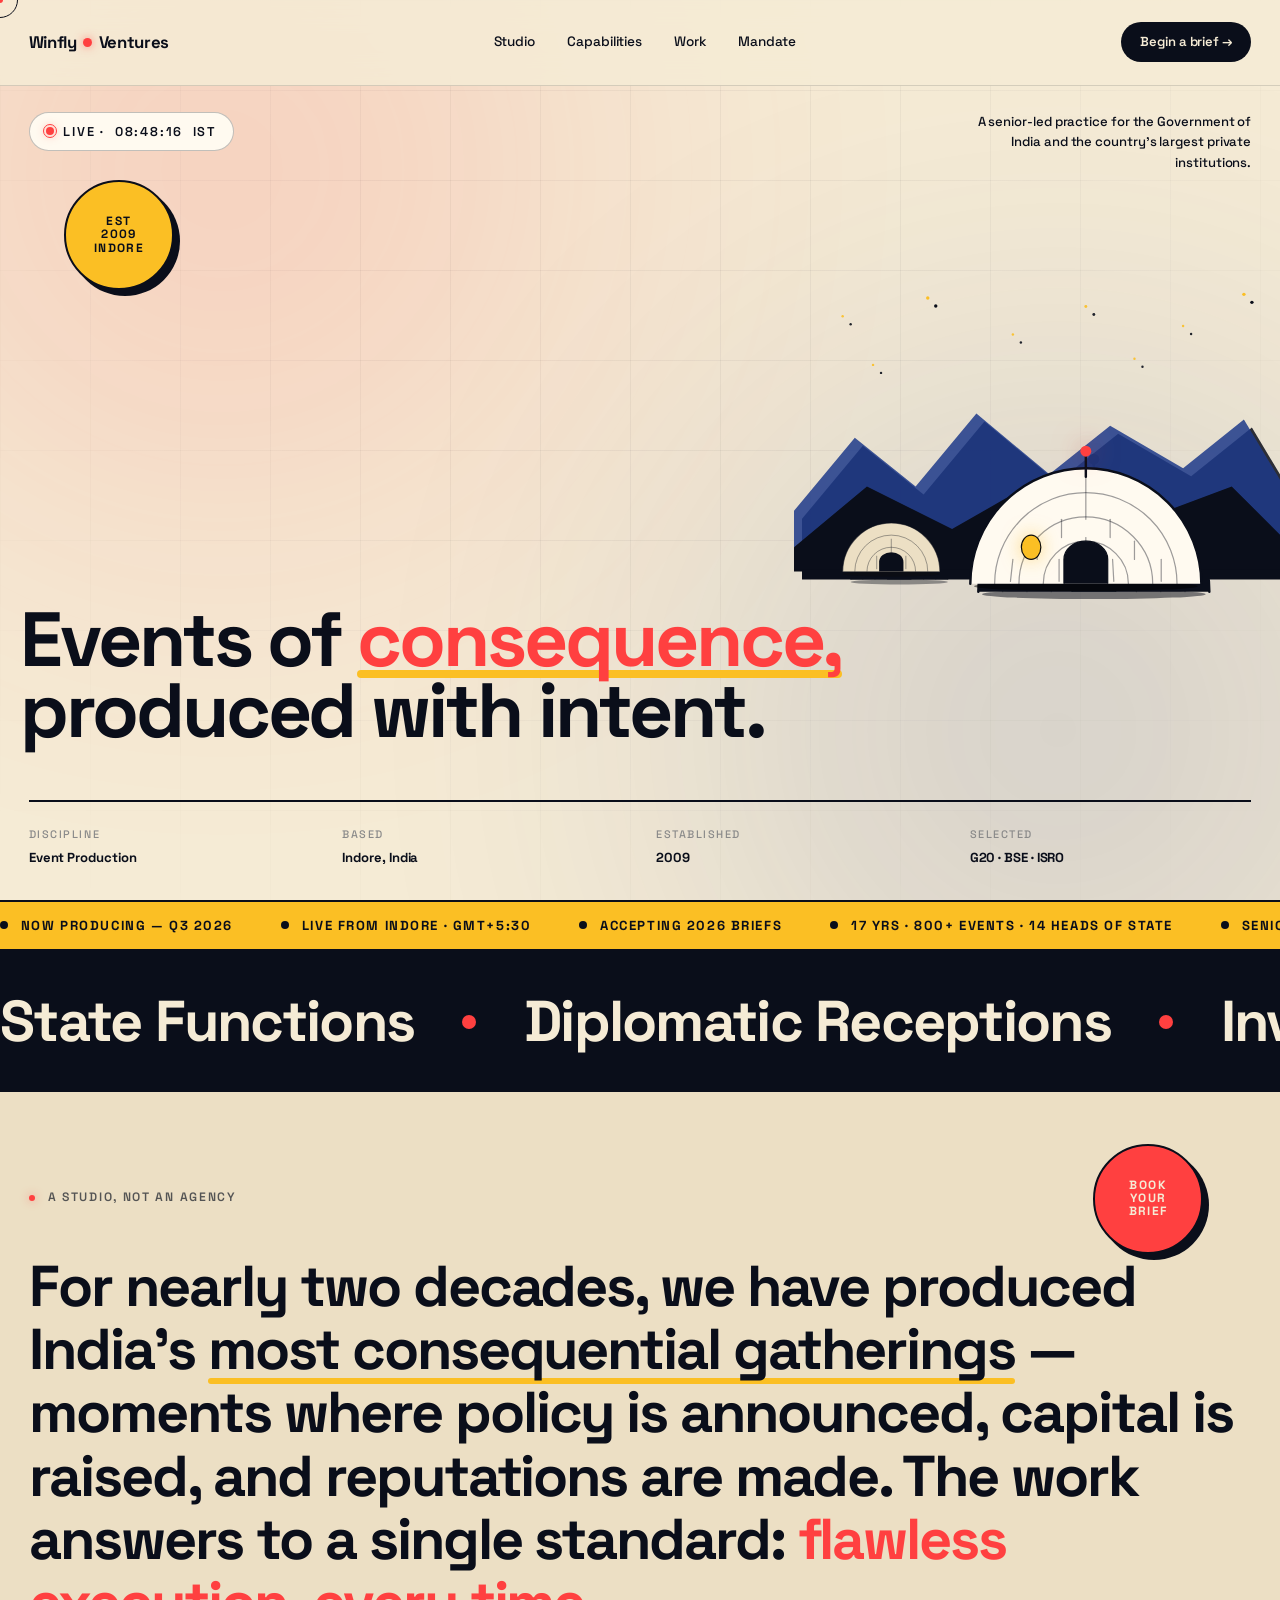
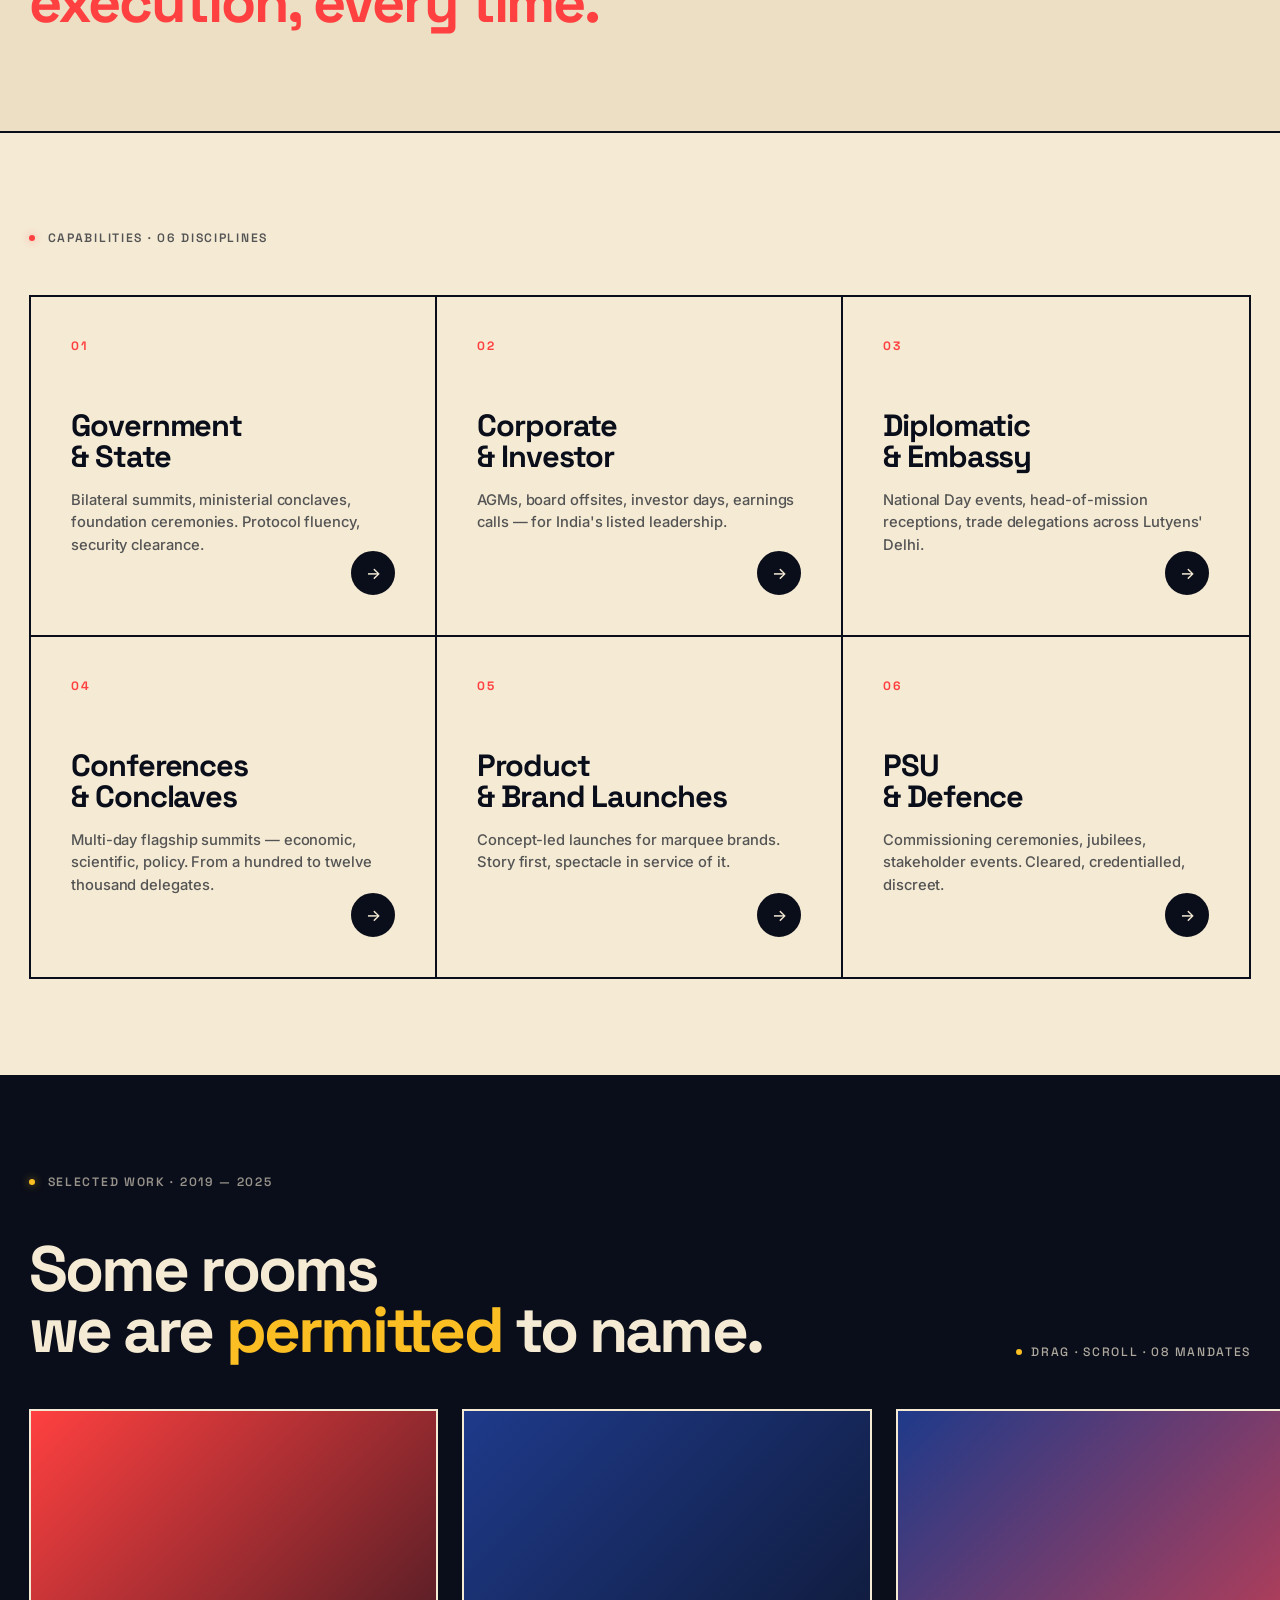
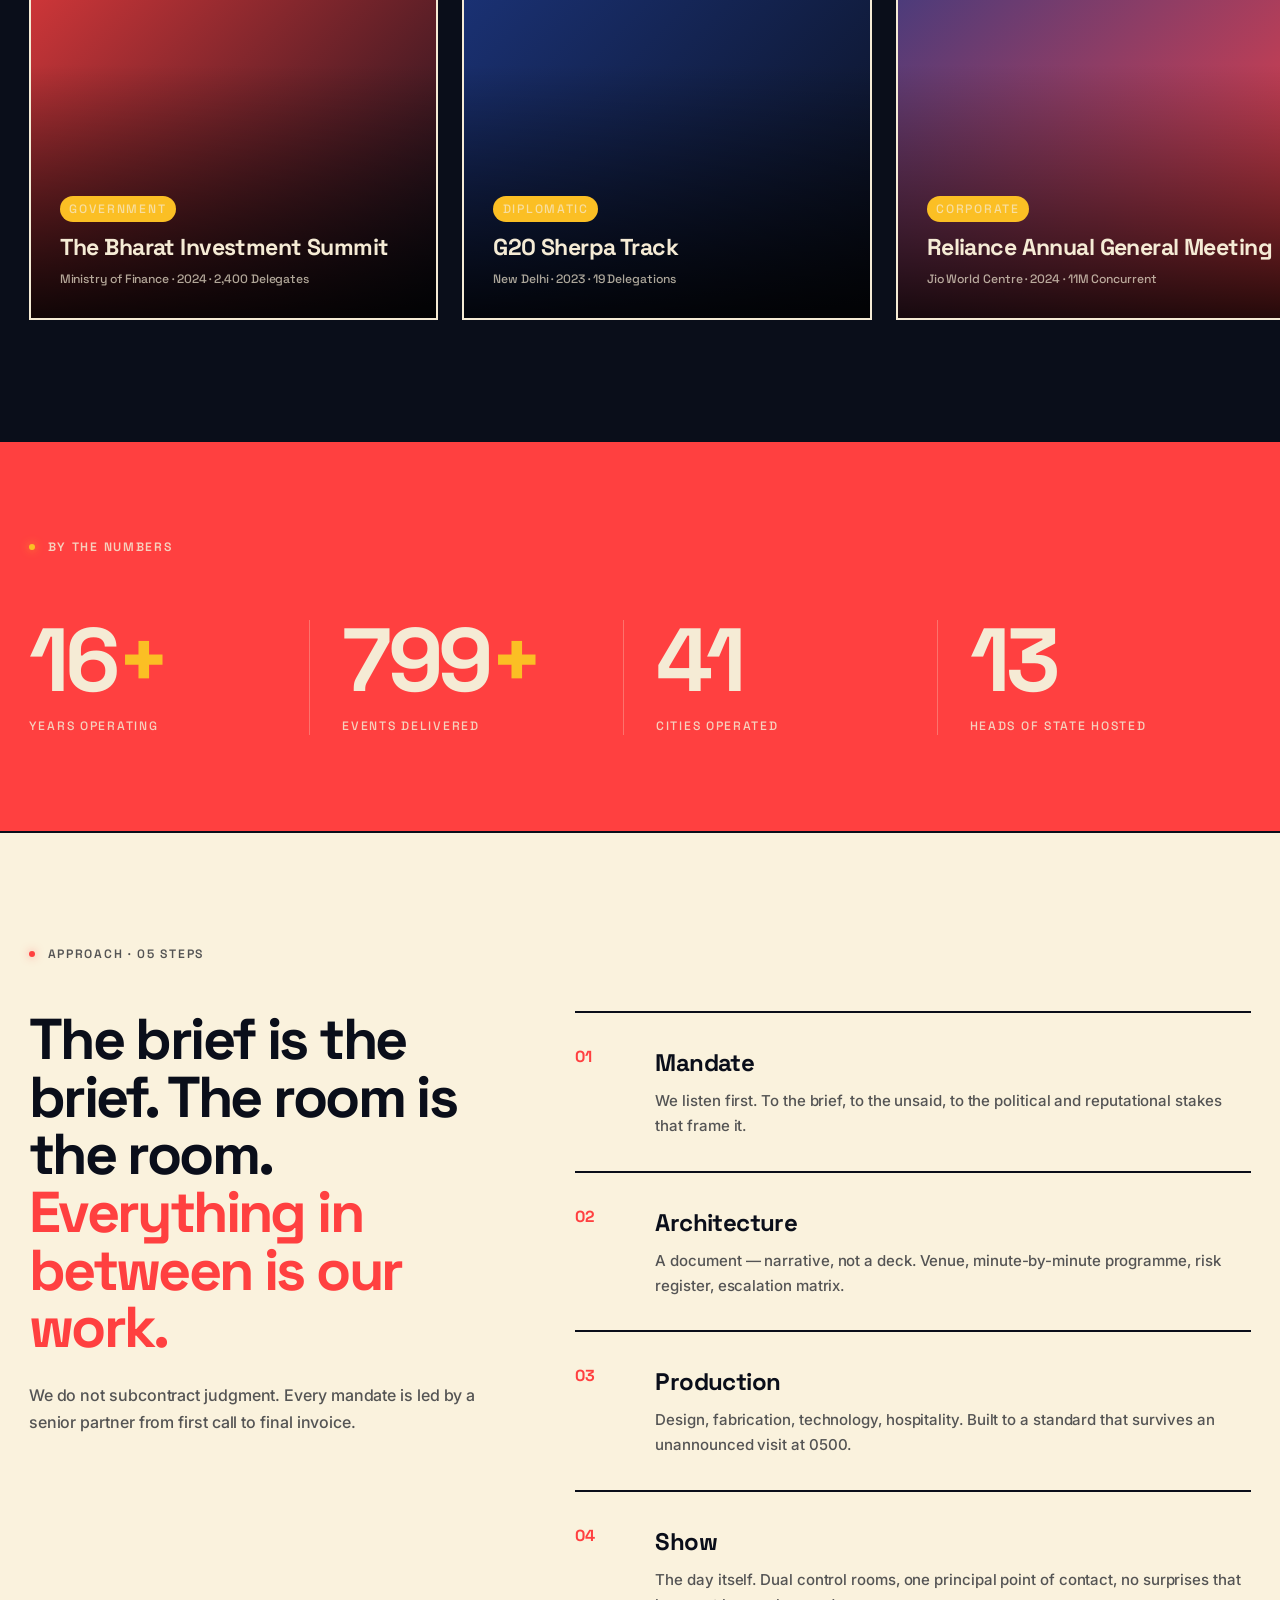
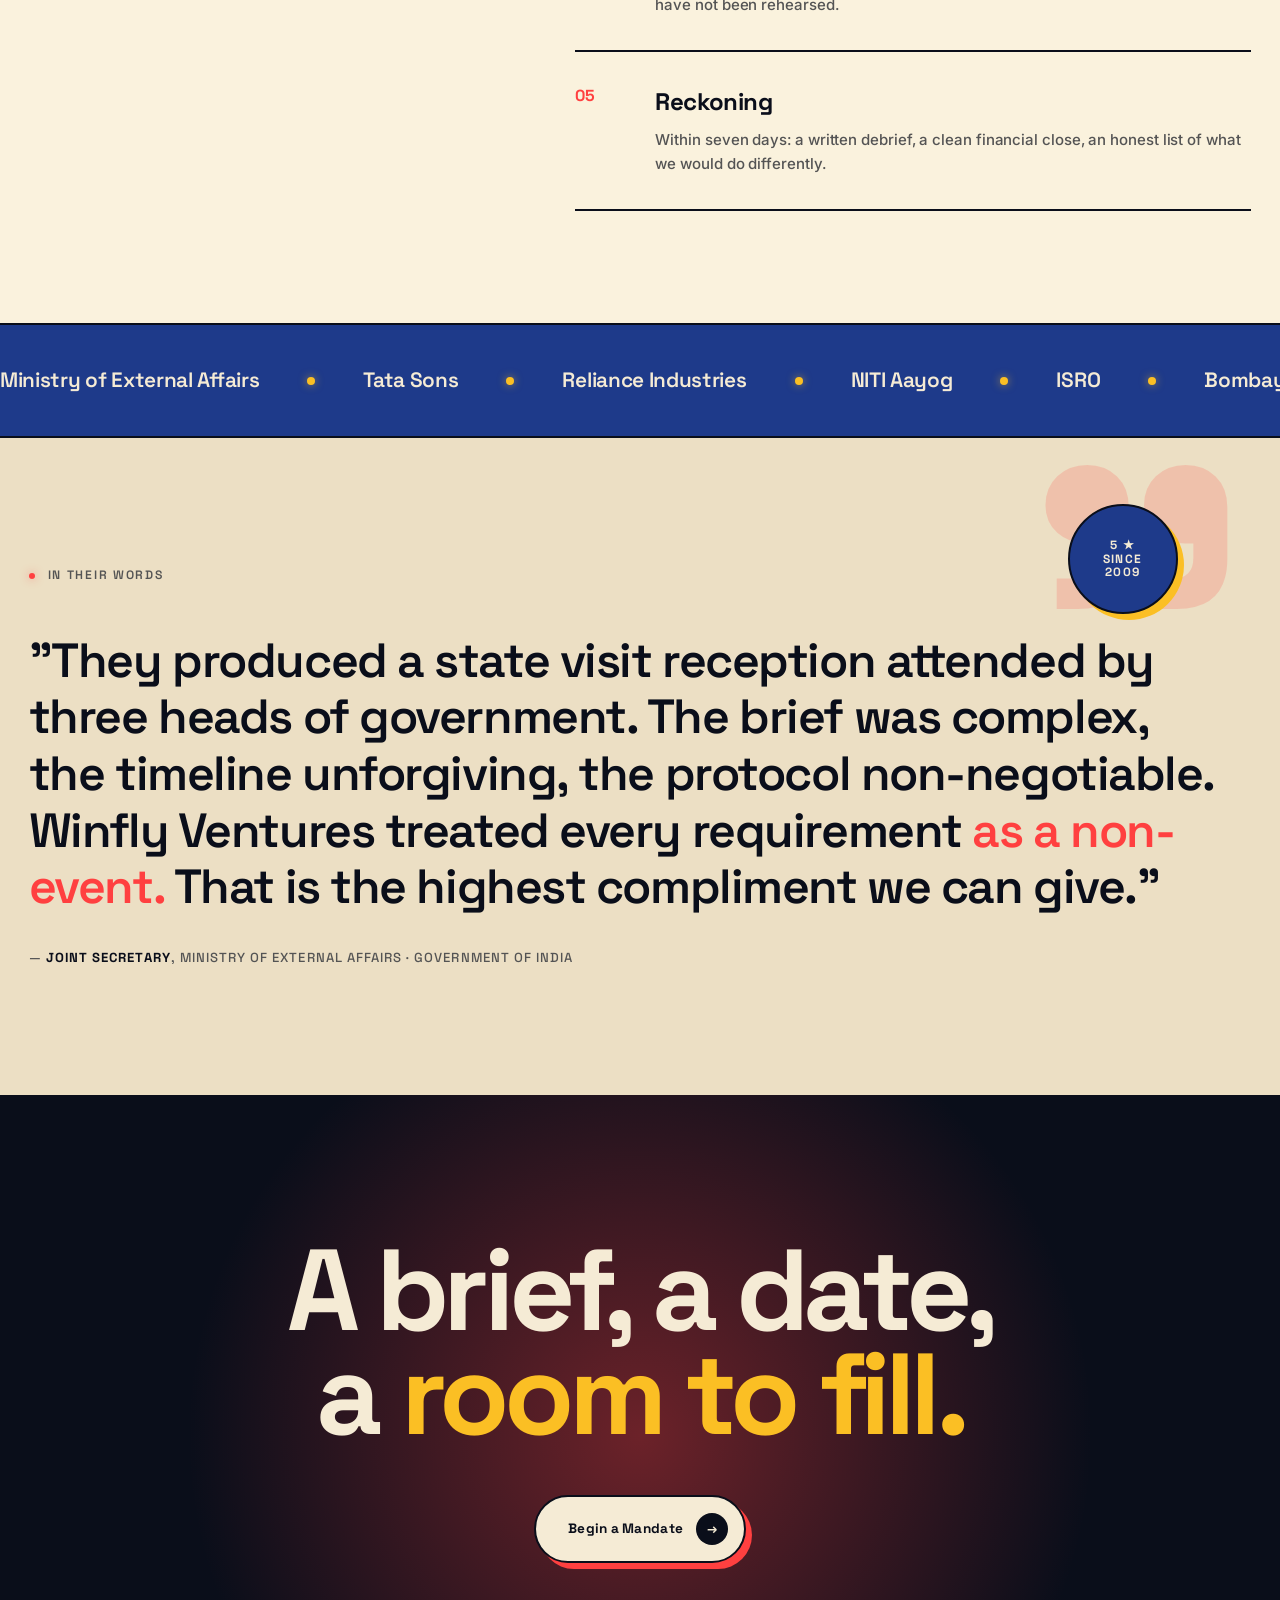
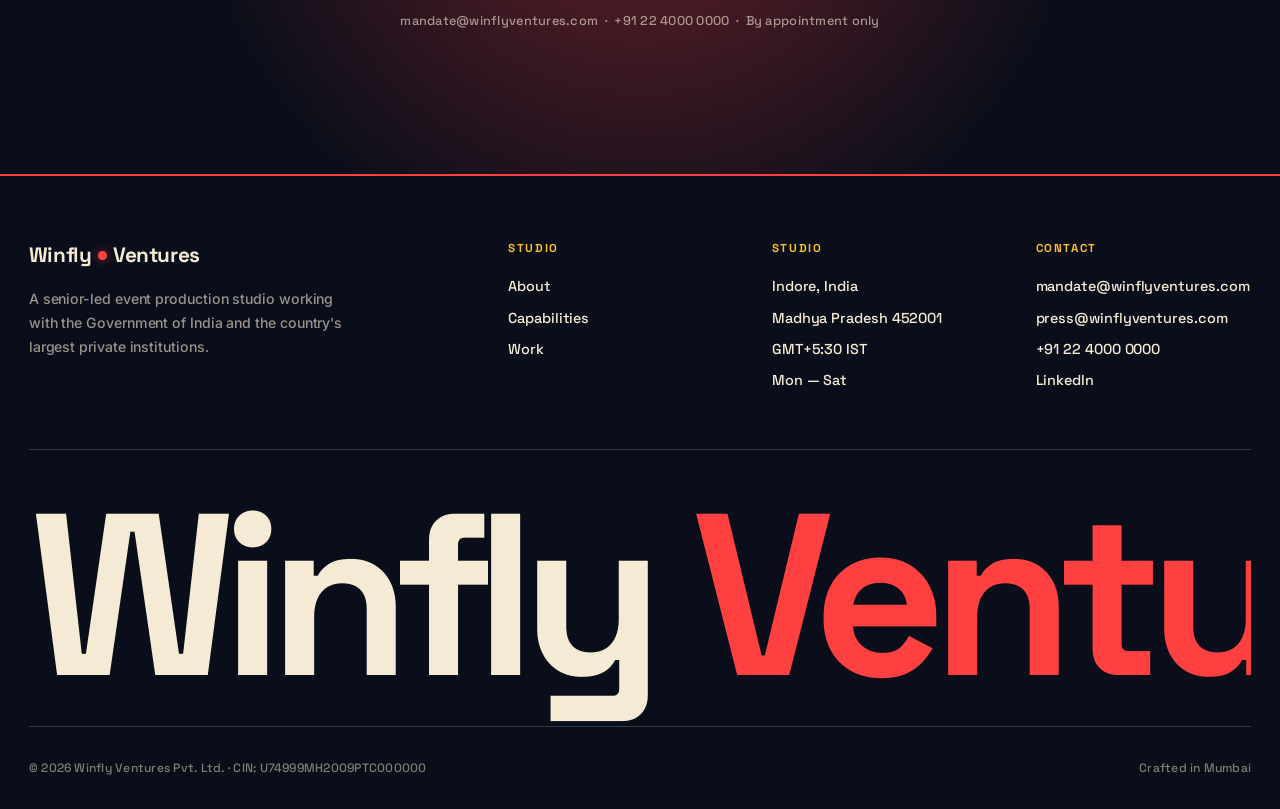
==== commit e59f802e: "Slow marquees, add red + cobalt stickers, wobble + jiggle micro-interactions" ====
--- a/index.html
+++ b/index.html
@@ -205,6 +205,7 @@
 
 <!-- Manifesto -->
 <section class="manifesto" id="studio">
+  <div class="sticker red" style="top: 8%; right: 6%; left: auto;">Book<br>your<br>brief</div>
   <div class="label reveal">A studio, not an agency</div>
   <h2 class="reveal">For nearly two decades, we have produced India's <span class="underline">most consequential gatherings</span> — moments where policy is announced, capital is raised, and reputations are made. The work answers to a single standard: <span class="accent">flawless execution, every time.</span></h2>
 </section>
@@ -424,6 +425,7 @@
 
 <!-- Testimonial -->
 <section class="testimonial">
+  <div class="sticker cobalt" style="top: 10%; right: 8%; left: auto;">5 ★<br>since<br>2009</div>
   <div class="label reveal">In their words</div>
   <blockquote class="reveal">"They produced a state visit reception attended by three heads of government. The brief was complex, the timeline unforgiving, the protocol non-negotiable. Winfly Ventures treated every requirement <span class="accent">as a non-event.</span> That is the highest compliment we can give."</blockquote>
   <cite class="reveal">— <strong>Joint Secretary</strong>, Ministry of External Affairs · Government of India</cite>
--- a/styles.css
+++ b/styles.css
@@ -338,11 +338,65 @@
   z-index: 5;
   transition: transform .3s ease;
 }
-.sticker:hover { transform: scale(1.1) rotate(-15deg) !important; }
+.sticker:hover { transform: scale(1.12) rotate(-12deg) !important; animation-play-state: paused; }
 @keyframes sticker-spin {
   from { transform: rotate(-8deg); }
   50%  { transform: rotate(8deg); }
   to   { transform: rotate(-8deg); }
+}
+
+/* Sticker variants */
+.sticker.red {
+  background: var(--red);
+  color: var(--cream);
+  box-shadow: 6px 6px 0 var(--ink);
+  animation: sticker-bounce 5s ease-in-out infinite;
+}
+.sticker.cobalt {
+  background: var(--cobalt);
+  color: var(--cream);
+  box-shadow: 6px 6px 0 var(--yellow);
+  animation: sticker-spin-slow 22s linear infinite;
+}
+@keyframes sticker-bounce {
+  0%, 100% { transform: rotate(8deg) translateY(0); }
+  50%      { transform: rotate(-8deg) translateY(-12px); }
+}
+@keyframes sticker-spin-slow {
+  to { transform: rotate(360deg); }
+}
+
+/* Wobble on hero accent word */
+.hero h1 .accent {
+  display: inline-block;
+  animation: wobble 6s ease-in-out infinite;
+  transform-origin: center bottom;
+}
+@keyframes wobble {
+  0%, 100% { transform: rotate(0); }
+  25%      { transform: rotate(-1.5deg); }
+  75%      { transform: rotate(1.5deg); }
+}
+
+/* Jiggle on hover for cap arrow */
+.cap:hover .cap-arrow {
+  animation: jiggle .55s ease-out;
+}
+@keyframes jiggle {
+  0%   { transform: rotate(-45deg) translate(0, 0); }
+  25%  { transform: rotate(-45deg) translate(2px, -2px); }
+  50%  { transform: rotate(-45deg) translate(-2px, 2px); }
+  75%  { transform: rotate(-45deg) translate(2px, -2px); }
+  100% { transform: rotate(-45deg) translate(0, 0); }
+}
+
+/* Wavy SVG underline (data URI) */
+.wavy {
+  background-image: url("data:image/svg+xml,%3Csvg xmlns='http://www.w3.org/2000/svg' viewBox='0 0 60 8'%3E%3Cpath d='M 0 4 Q 7.5 0 15 4 T 30 4 T 45 4 T 60 4' stroke='%23ff4040' stroke-width='2' fill='none'/%3E%3C/svg%3E");
+  background-repeat: repeat-x;
+  background-position: 0 100%;
+  background-size: 60px 8px;
+  padding-bottom: 10px;
 }
 
 /* ---------- Hero ---------- */
@@ -554,7 +608,7 @@
   gap: 3rem;
   align-items: center;
   white-space: nowrap;
-  animation: scroll 32s linear infinite;
+  animation: scroll 75s linear infinite;
   width: max-content;
   font-family: 'Space Grotesk', sans-serif;
   font-size: .82rem;
@@ -590,7 +644,7 @@
   display: flex;
   gap: 3rem;
   white-space: nowrap;
-  animation: scroll 50s linear infinite;
+  animation: scroll 110s linear infinite;
   font-family: 'Space Grotesk', sans-serif;
   font-size: clamp(1.6rem, 4.5vw, 3.6rem);
   font-weight: 700;
@@ -968,7 +1022,7 @@
   display: flex;
   gap: 3rem;
   align-items: center;
-  animation: scroll 60s linear infinite;
+  animation: scroll 130s linear infinite;
   width: max-content;
 }
 .clients-track:hover { animation-play-state: paused; }
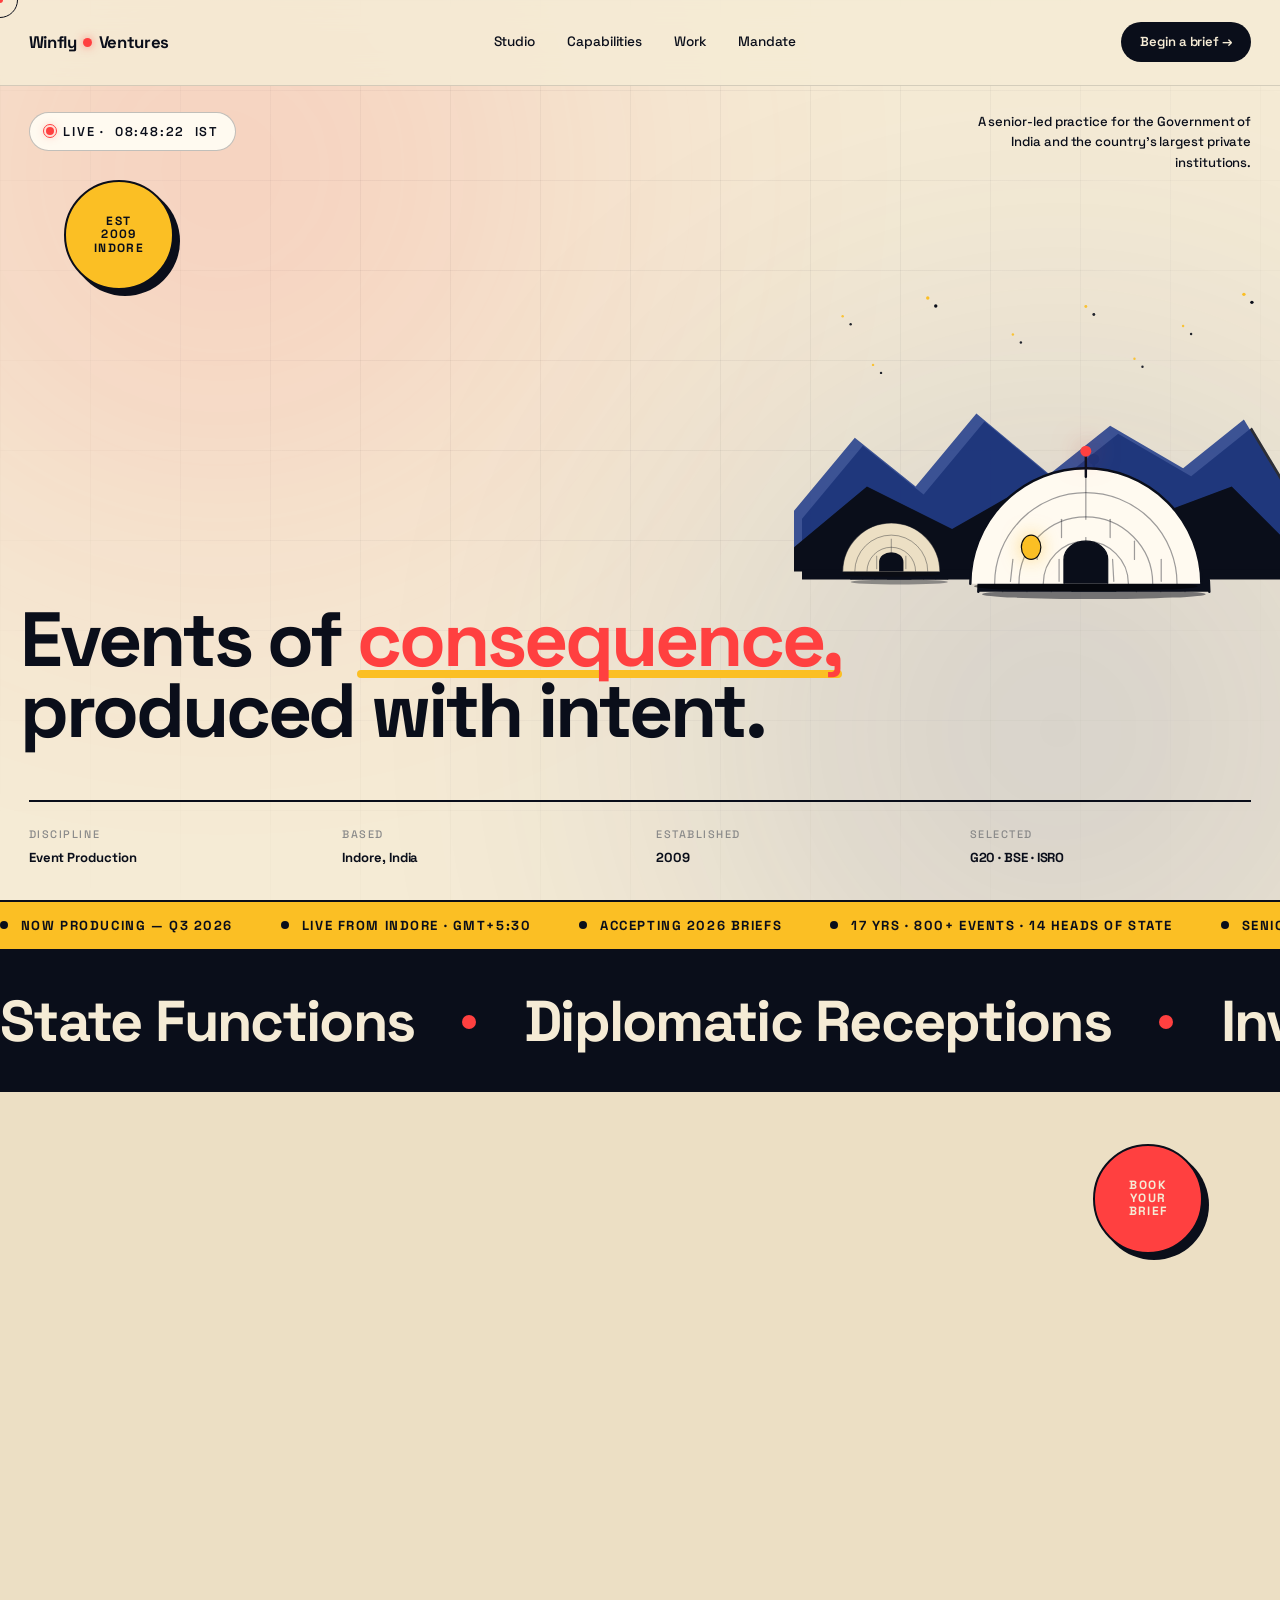
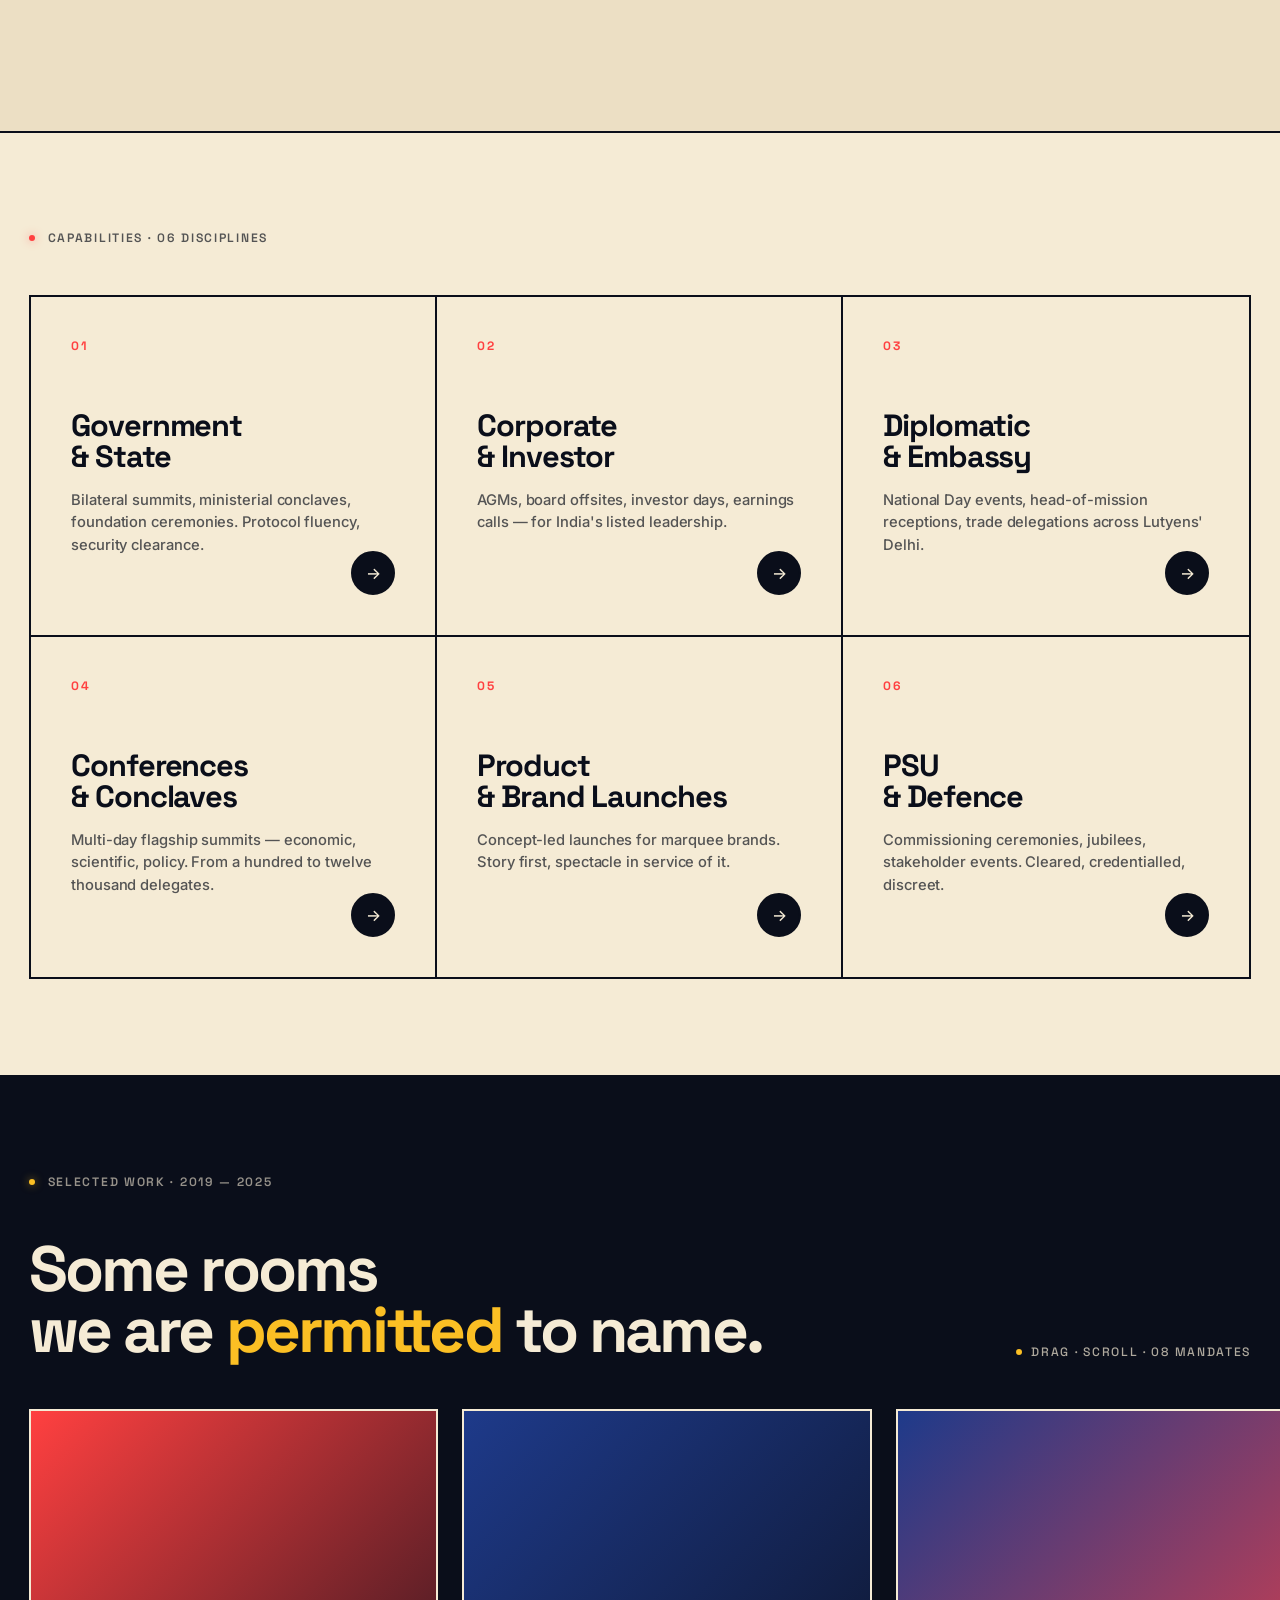
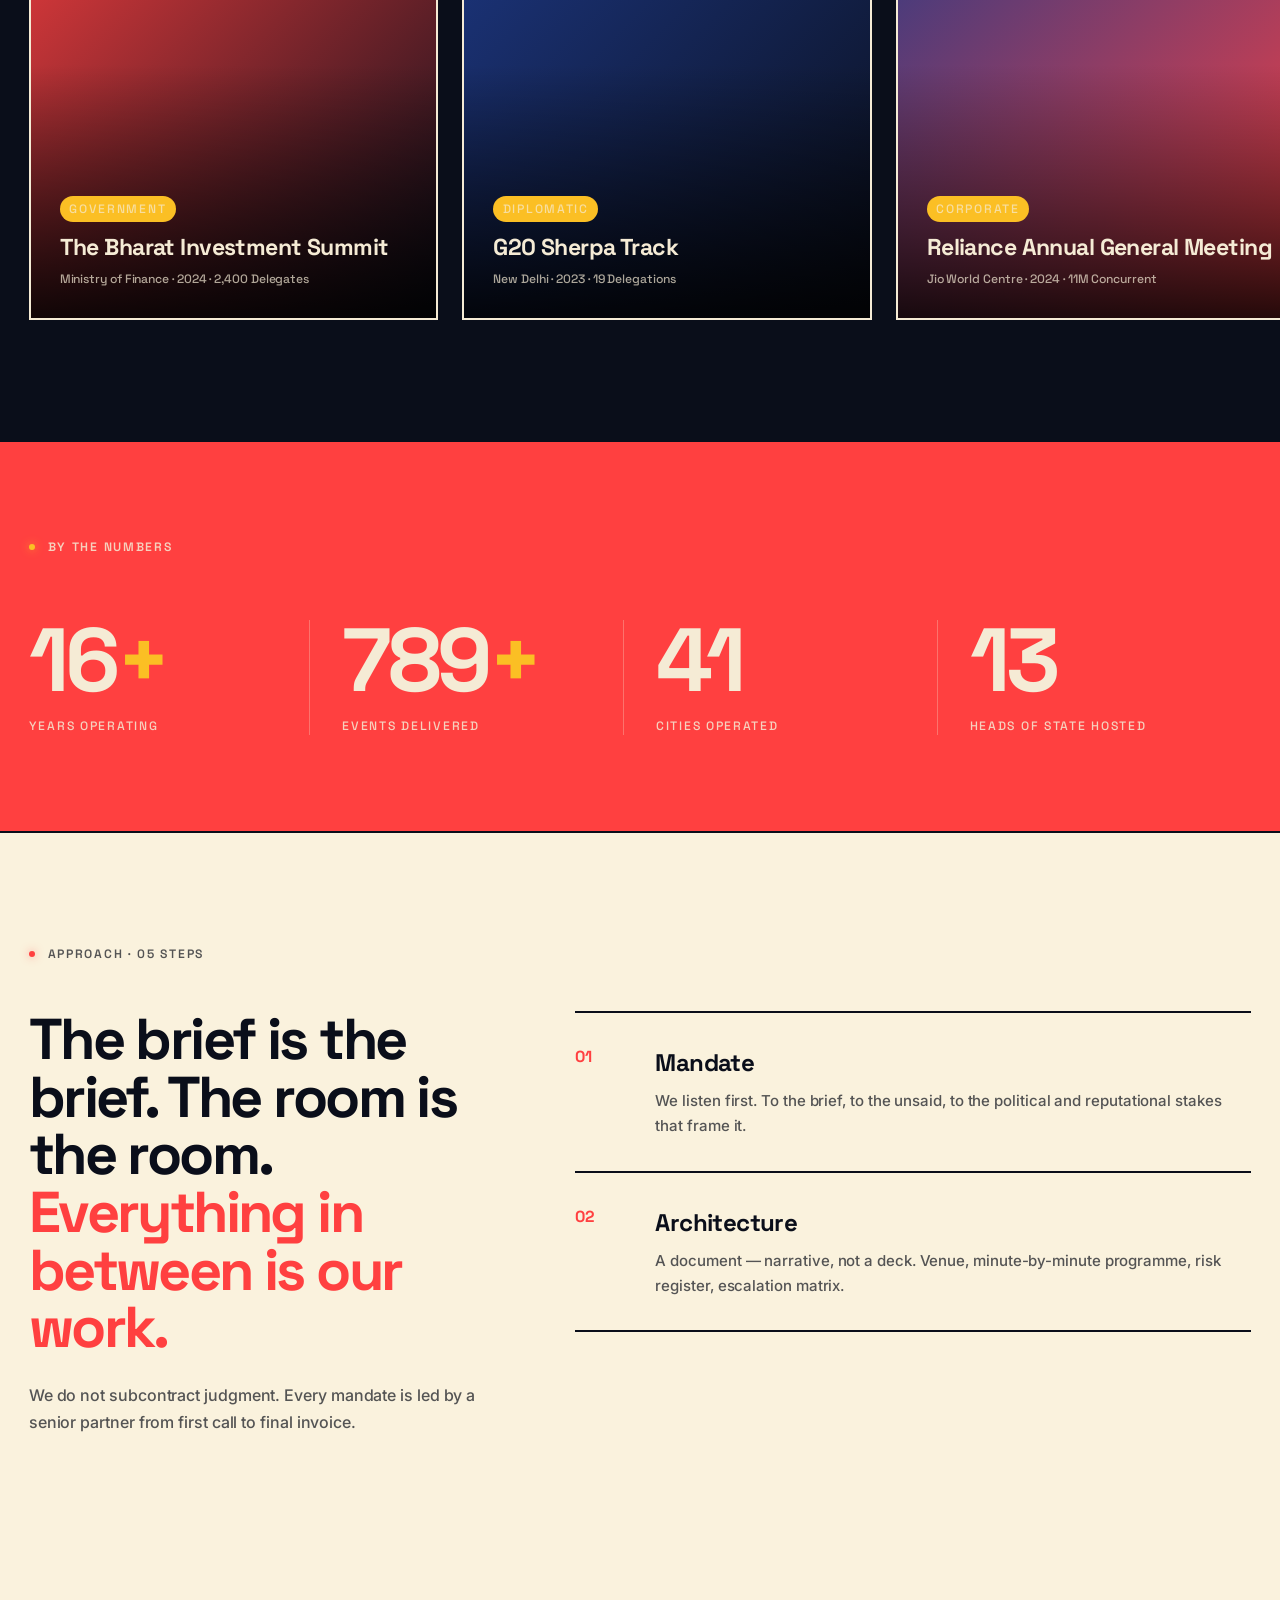
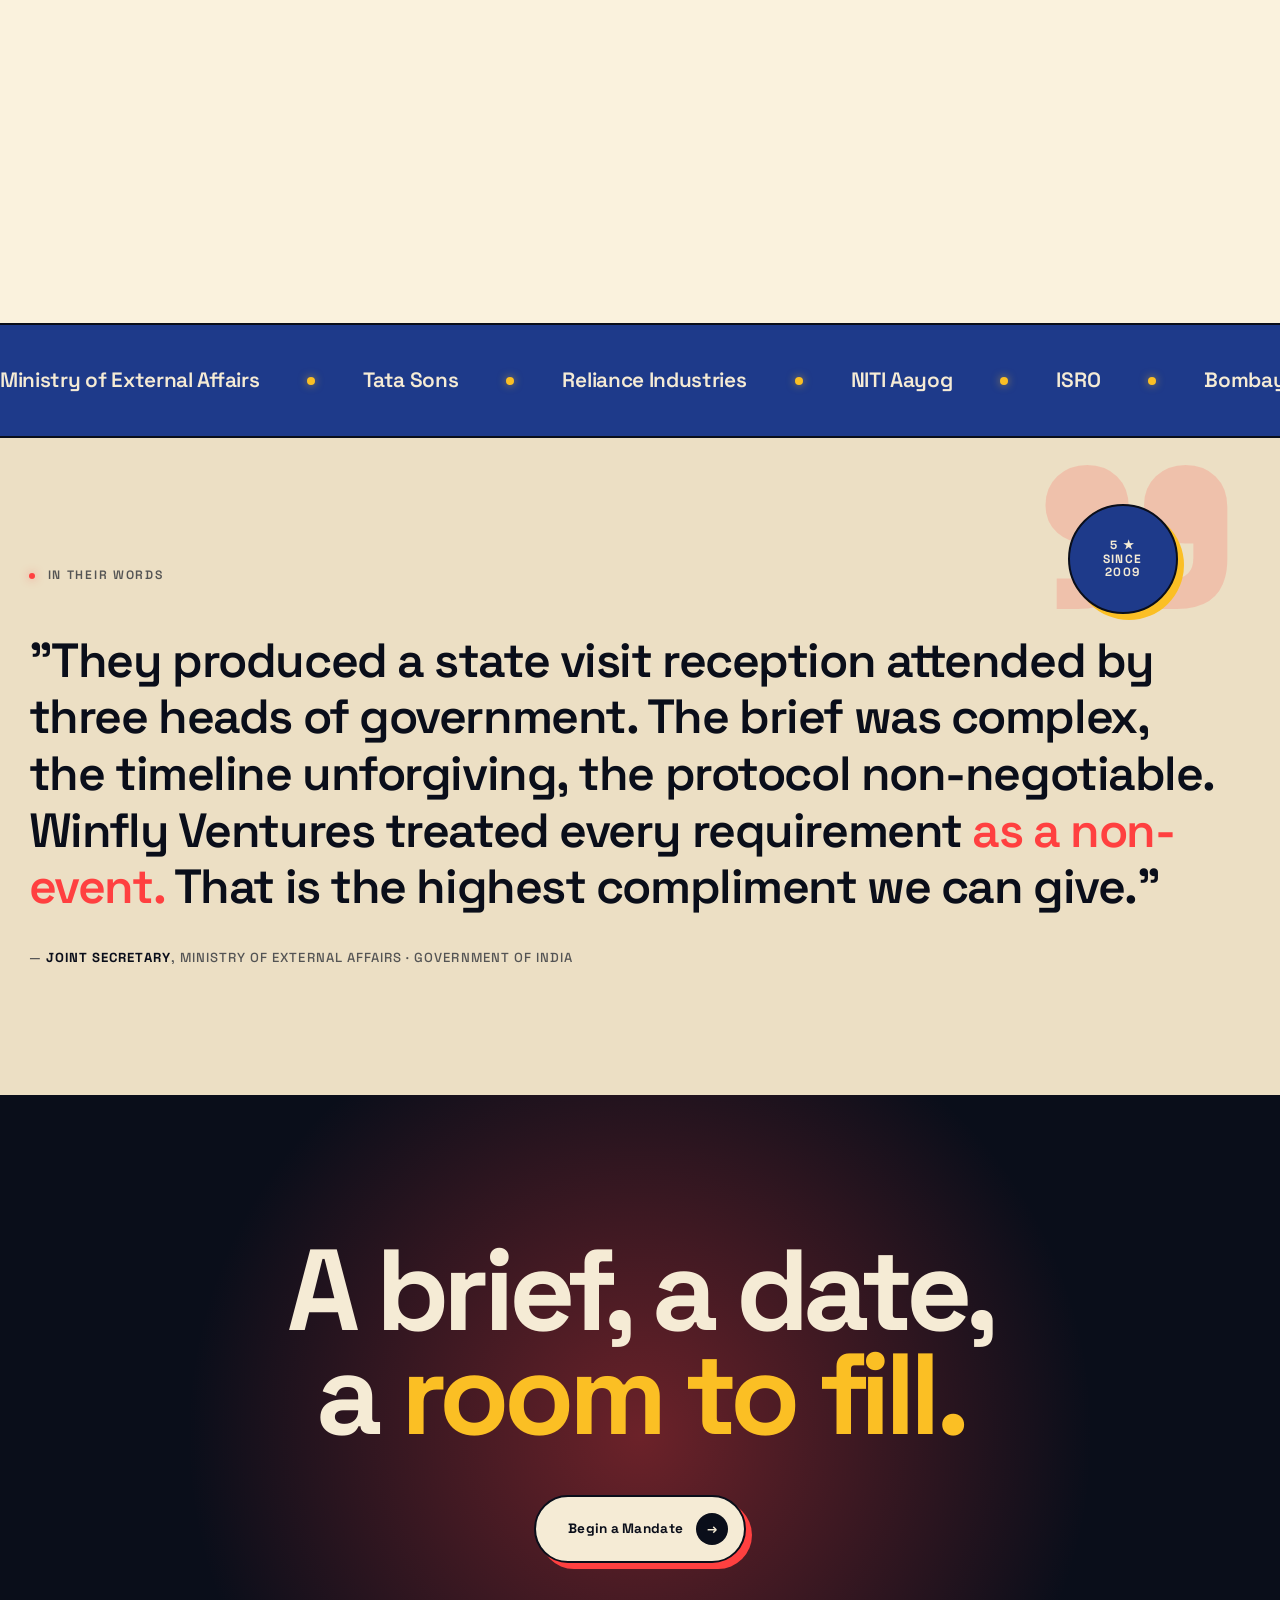
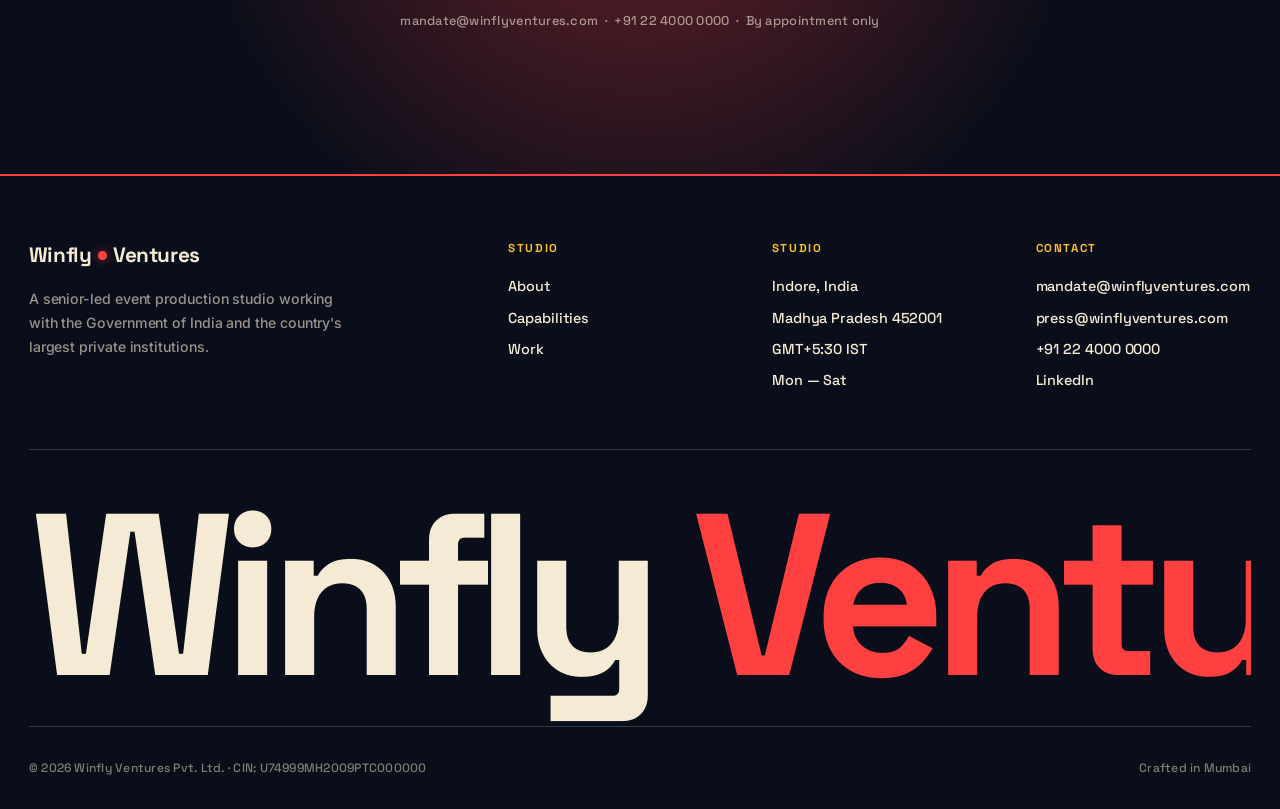
==== commit 4d2314ed: "Brick-falling animation: replace snow with rectangular bricks (red/cobalt/yellow/cream/ink), bordere" ====
--- a/index.html
+++ b/index.html
@@ -19,21 +19,21 @@
   <div class="bg-blob b2"></div>
 </div>
 
-<!-- Site-wide snow drift -->
-<div class="snow" aria-hidden="true">
-  <div class="flake" style="--x: 4%;  --d: 16s; --de: 0s;  --s: 2px"></div>
-  <div class="flake" style="--x: 11%; --d: 22s; --de: 3s;  --s: 3px"></div>
-  <div class="flake" style="--x: 18%; --d: 18s; --de: 6s;  --s: 2px"></div>
-  <div class="flake" style="--x: 26%; --d: 26s; --de: 1s;  --s: 4px"></div>
-  <div class="flake" style="--x: 34%; --d: 14s; --de: 8s;  --s: 2px"></div>
-  <div class="flake" style="--x: 42%; --d: 20s; --de: 4s;  --s: 3px"></div>
-  <div class="flake" style="--x: 50%; --d: 24s; --de: 11s; --s: 2px"></div>
-  <div class="flake" style="--x: 58%; --d: 17s; --de: 7s;  --s: 3px"></div>
-  <div class="flake" style="--x: 66%; --d: 21s; --de: 2s;  --s: 2px"></div>
-  <div class="flake" style="--x: 74%; --d: 19s; --de: 9s;  --s: 4px"></div>
-  <div class="flake" style="--x: 82%; --d: 25s; --de: 5s;  --s: 2px"></div>
-  <div class="flake" style="--x: 90%; --d: 15s; --de: 12s; --s: 3px"></div>
-  <div class="flake" style="--x: 96%; --d: 23s; --de: 0s;  --s: 2px"></div>
+<!-- Site-wide brick drift -->
+<div class="bricks" aria-hidden="true">
+  <div class="brick" style="--x: 4%;  --d: 18s; --de: 0s;   --w: 24px; --h: 12px"></div>
+  <div class="brick" style="--x: 11%; --d: 22s; --de: 3s;   --w: 20px; --h: 10px"></div>
+  <div class="brick" style="--x: 18%; --d: 16s; --de: 6s;   --w: 26px; --h: 13px"></div>
+  <div class="brick" style="--x: 26%; --d: 24s; --de: 1.5s; --w: 22px; --h: 11px"></div>
+  <div class="brick" style="--x: 34%; --d: 14s; --de: 8s;   --w: 18px; --h: 9px"></div>
+  <div class="brick" style="--x: 42%; --d: 20s; --de: 4s;   --w: 24px; --h: 12px"></div>
+  <div class="brick" style="--x: 50%; --d: 26s; --de: 11s;  --w: 28px; --h: 14px"></div>
+  <div class="brick" style="--x: 58%; --d: 17s; --de: 7s;   --w: 20px; --h: 10px"></div>
+  <div class="brick" style="--x: 66%; --d: 21s; --de: 2s;   --w: 22px; --h: 11px"></div>
+  <div class="brick" style="--x: 74%; --d: 19s; --de: 9s;   --w: 26px; --h: 13px"></div>
+  <div class="brick" style="--x: 82%; --d: 23s; --de: 5s;   --w: 20px; --h: 10px"></div>
+  <div class="brick" style="--x: 90%; --d: 15s; --de: 12s;  --w: 24px; --h: 12px"></div>
+  <div class="brick" style="--x: 96%; --d: 25s; --de: 0s;   --w: 22px; --h: 11px"></div>
 </div>
 
 <div class="progress-bar"></div>
--- a/styles.css
+++ b/styles.css
@@ -88,32 +88,35 @@
   50% { transform: translate(-100px, -80px); }
 }
 
-/* ---------- Snow / confetti drift ---------- */
-.snow {
+/* ---------- Brick drift — falling rectangular bricks ---------- */
+.bricks {
   position: fixed;
   inset: 0;
   pointer-events: none;
   z-index: 1;
   overflow: hidden;
 }
-.flake {
-  position: absolute;
-  top: -10px;
+.brick {
+  position: absolute;
+  top: -30px;
   left: var(--x, 50%);
-  width: var(--s, 4px);
-  height: var(--s, 4px);
-  border-radius: 50%;
-  animation: fall var(--d, 14s) linear infinite;
+  width: var(--w, 22px);
+  height: var(--h, 11px);
+  border: 1.5px solid var(--ink);
+  animation: brick-fall var(--d, 18s) linear infinite;
   animation-delay: var(--de, 0s);
-}
-.flake:nth-child(3n)   { background: var(--red); }
-.flake:nth-child(3n+1) { background: var(--cobalt); }
-.flake:nth-child(3n+2) { background: var(--yellow); }
-@keyframes fall {
-  0%   { transform: translate3d(0, 0, 0); opacity: 0; }
-  10%  { opacity: 0.7; }
-  90%  { opacity: 0.7; }
-  100% { transform: translate3d(60px, 110vh, 0); opacity: 0; }
+  will-change: transform, opacity;
+}
+.brick:nth-child(5n)   { background: var(--red); }
+.brick:nth-child(5n+1) { background: var(--cobalt); }
+.brick:nth-child(5n+2) { background: var(--yellow); }
+.brick:nth-child(5n+3) { background: var(--cream); }
+.brick:nth-child(5n+4) { background: var(--ink); }
+@keyframes brick-fall {
+  0%   { transform: translate3d(0, 0, 0) rotate(0); opacity: 0; }
+  8%   { opacity: 0.95; }
+  92%  { opacity: 0.95; }
+  100% { transform: translate3d(80px, 110vh, 0) rotate(720deg); opacity: 0; }
 }
 
 nav, section, footer, .marquee, .clients, .stats-section, .work-section, .progress-bar, .ticker { position: relative; z-index: 2; }
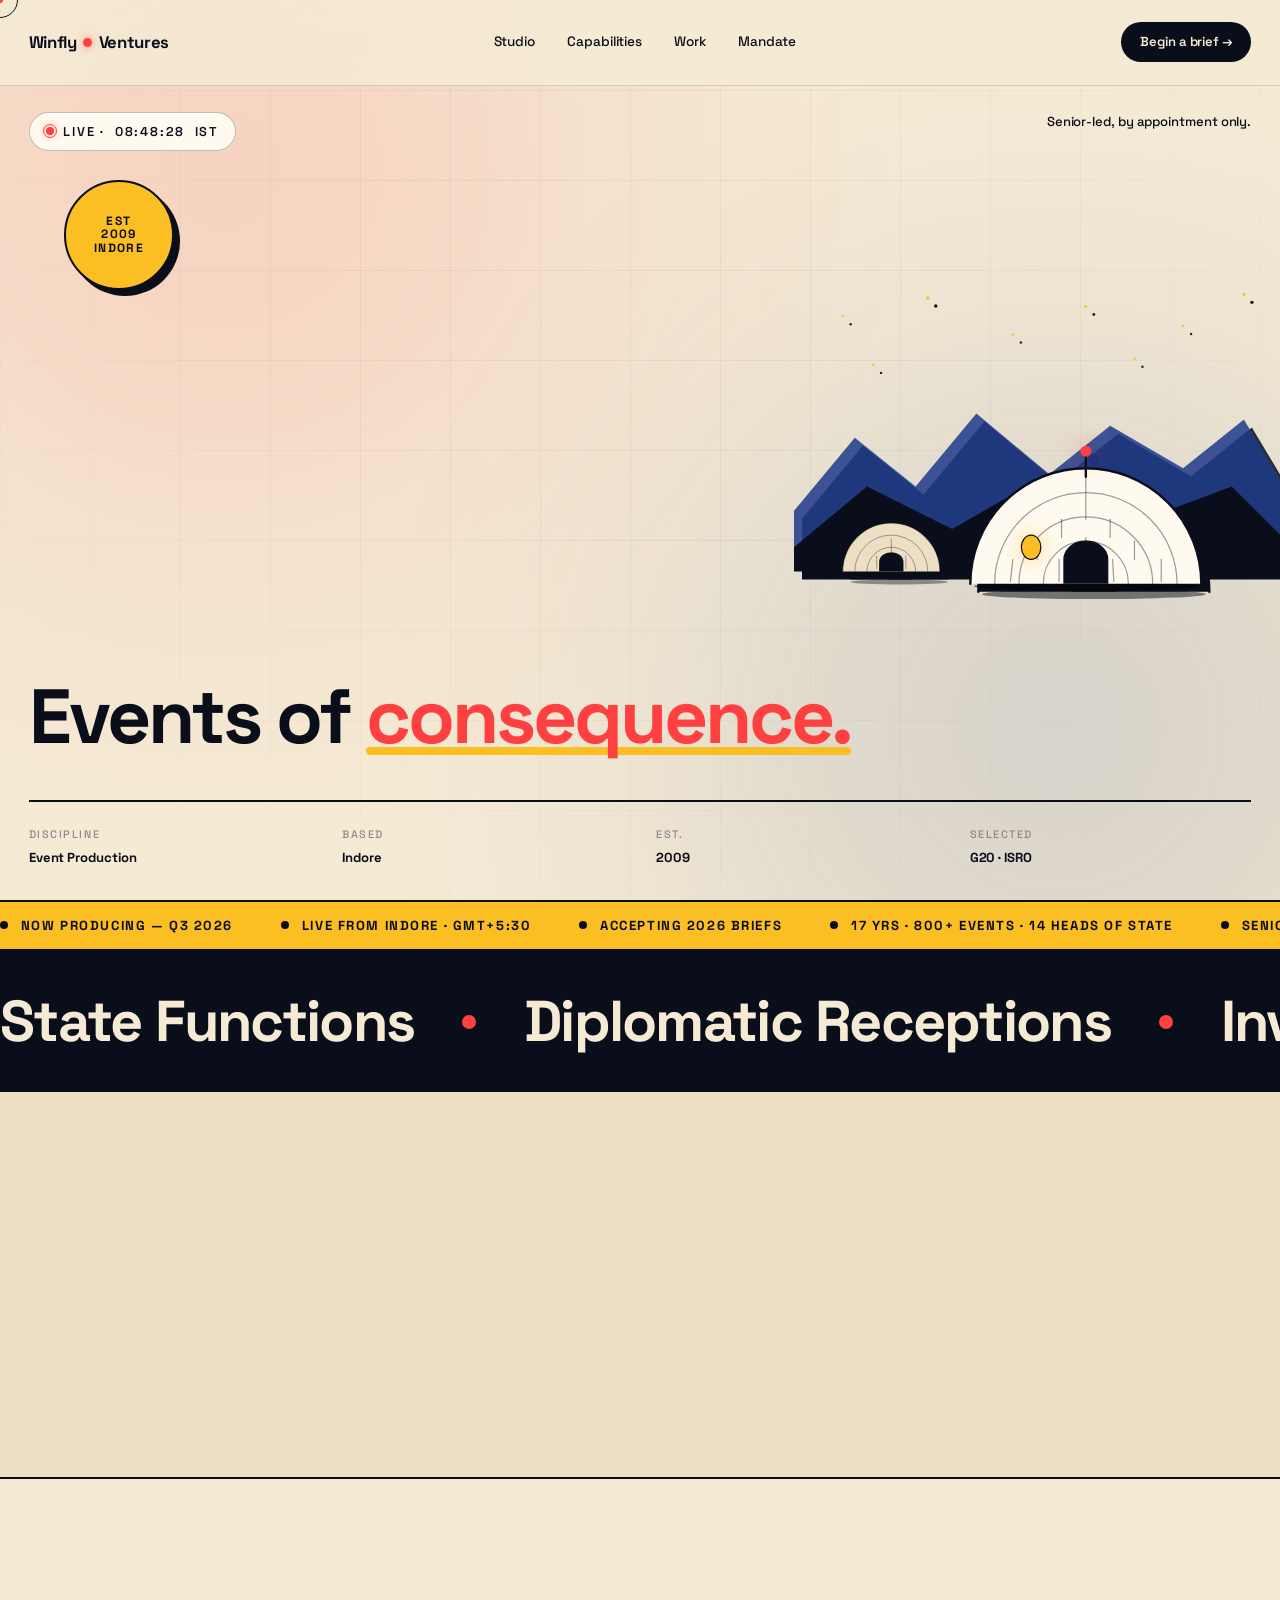
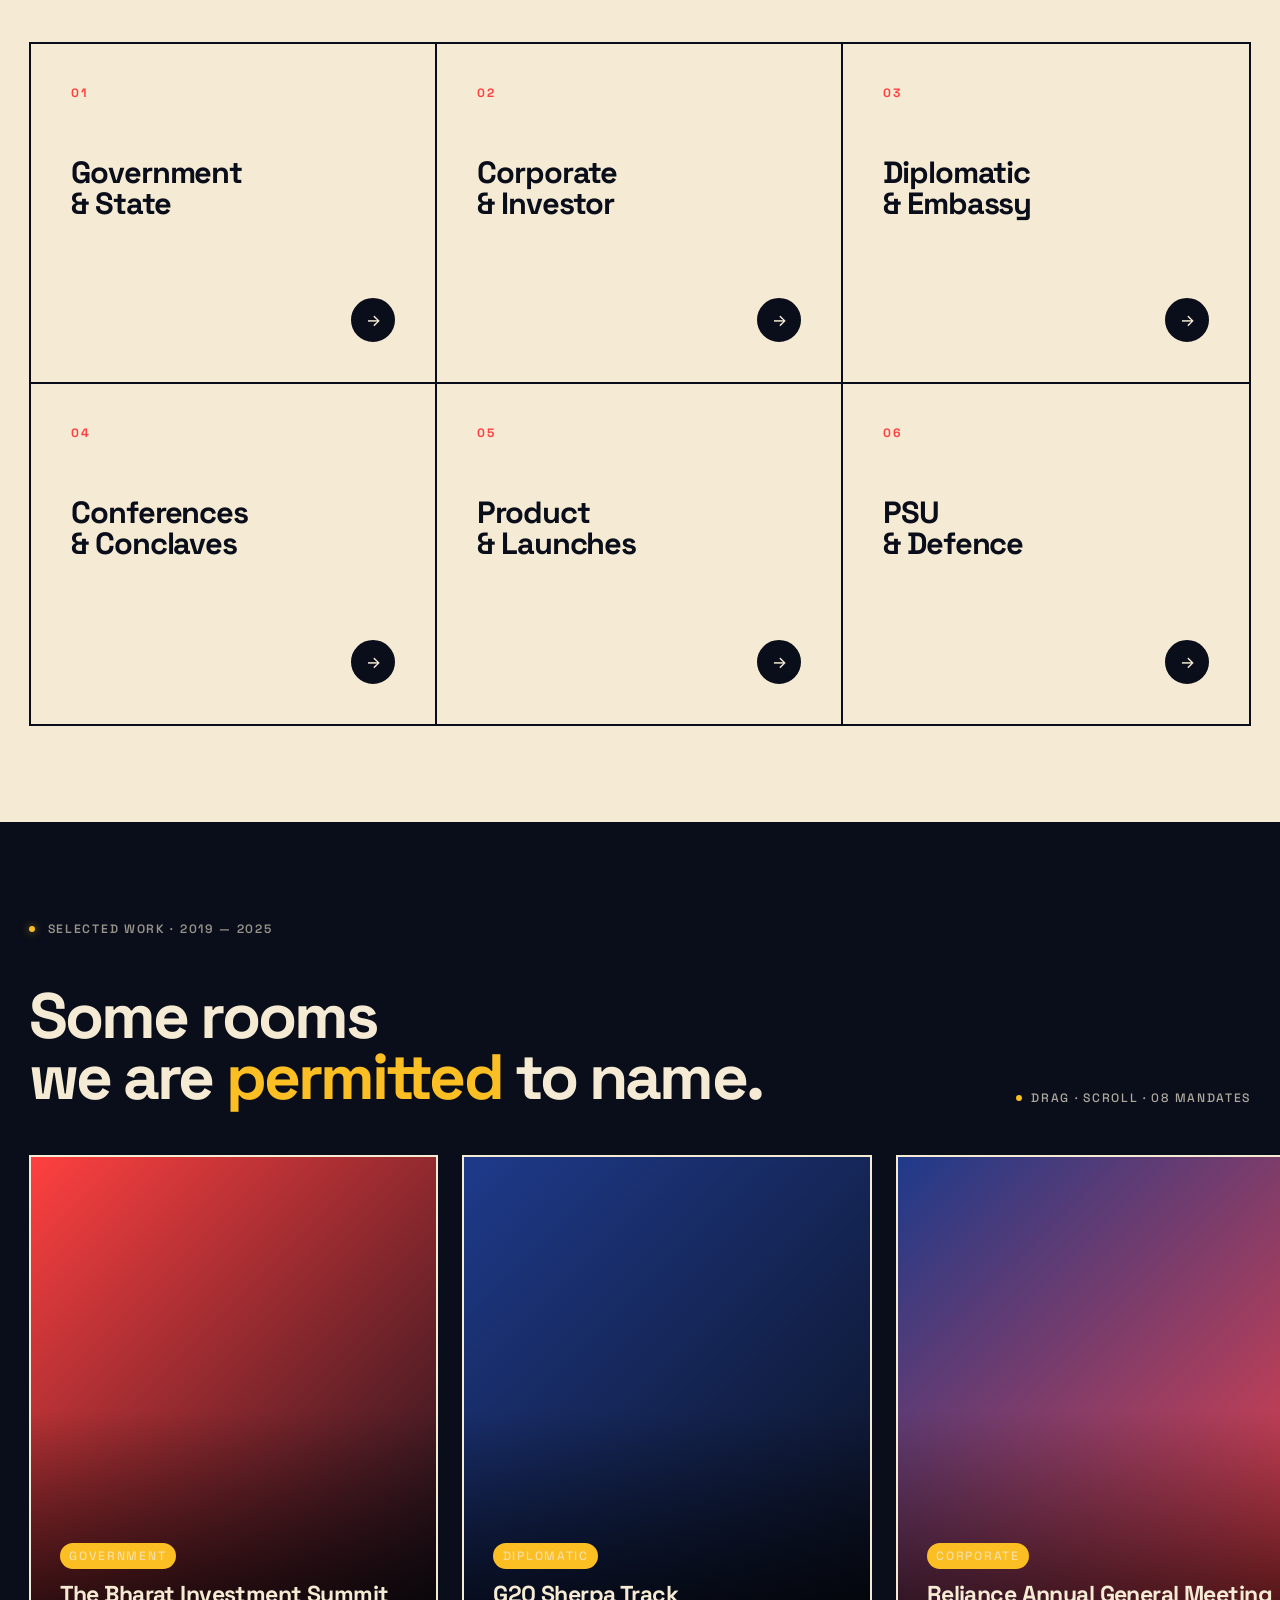
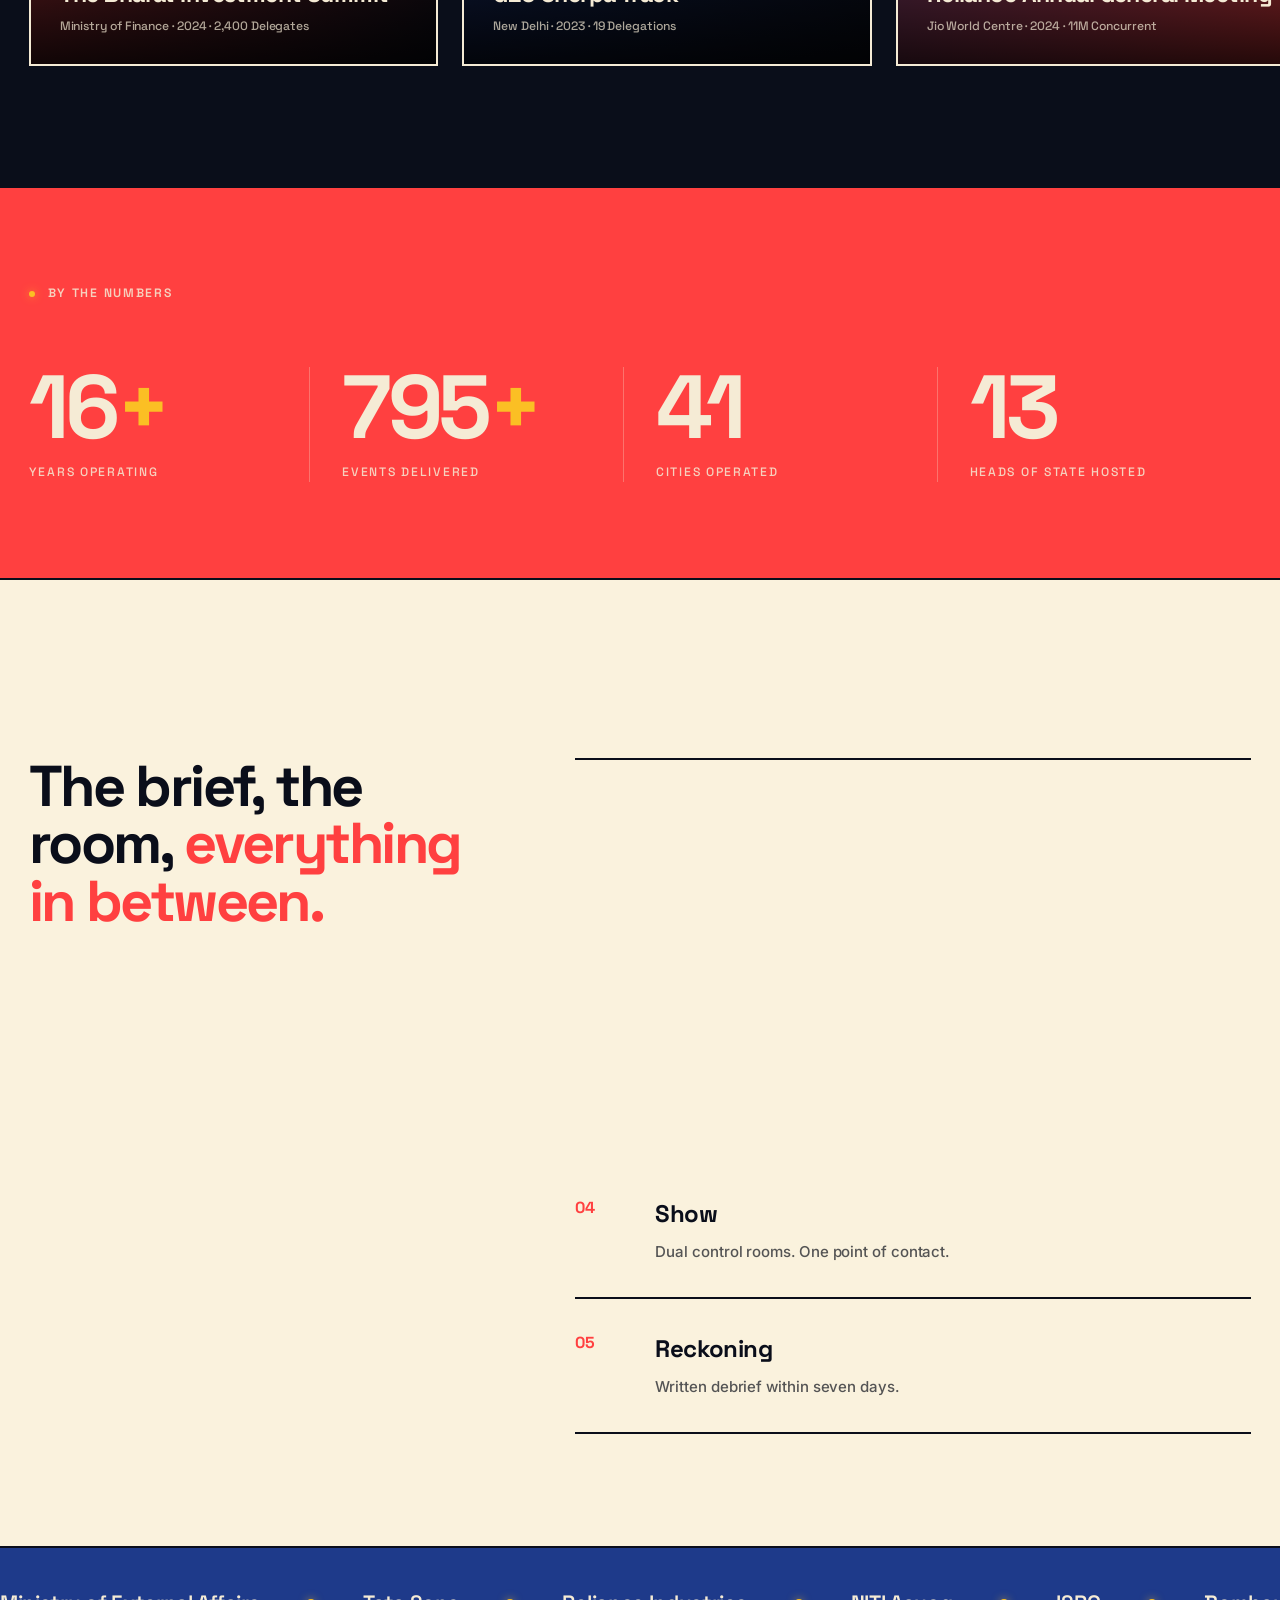
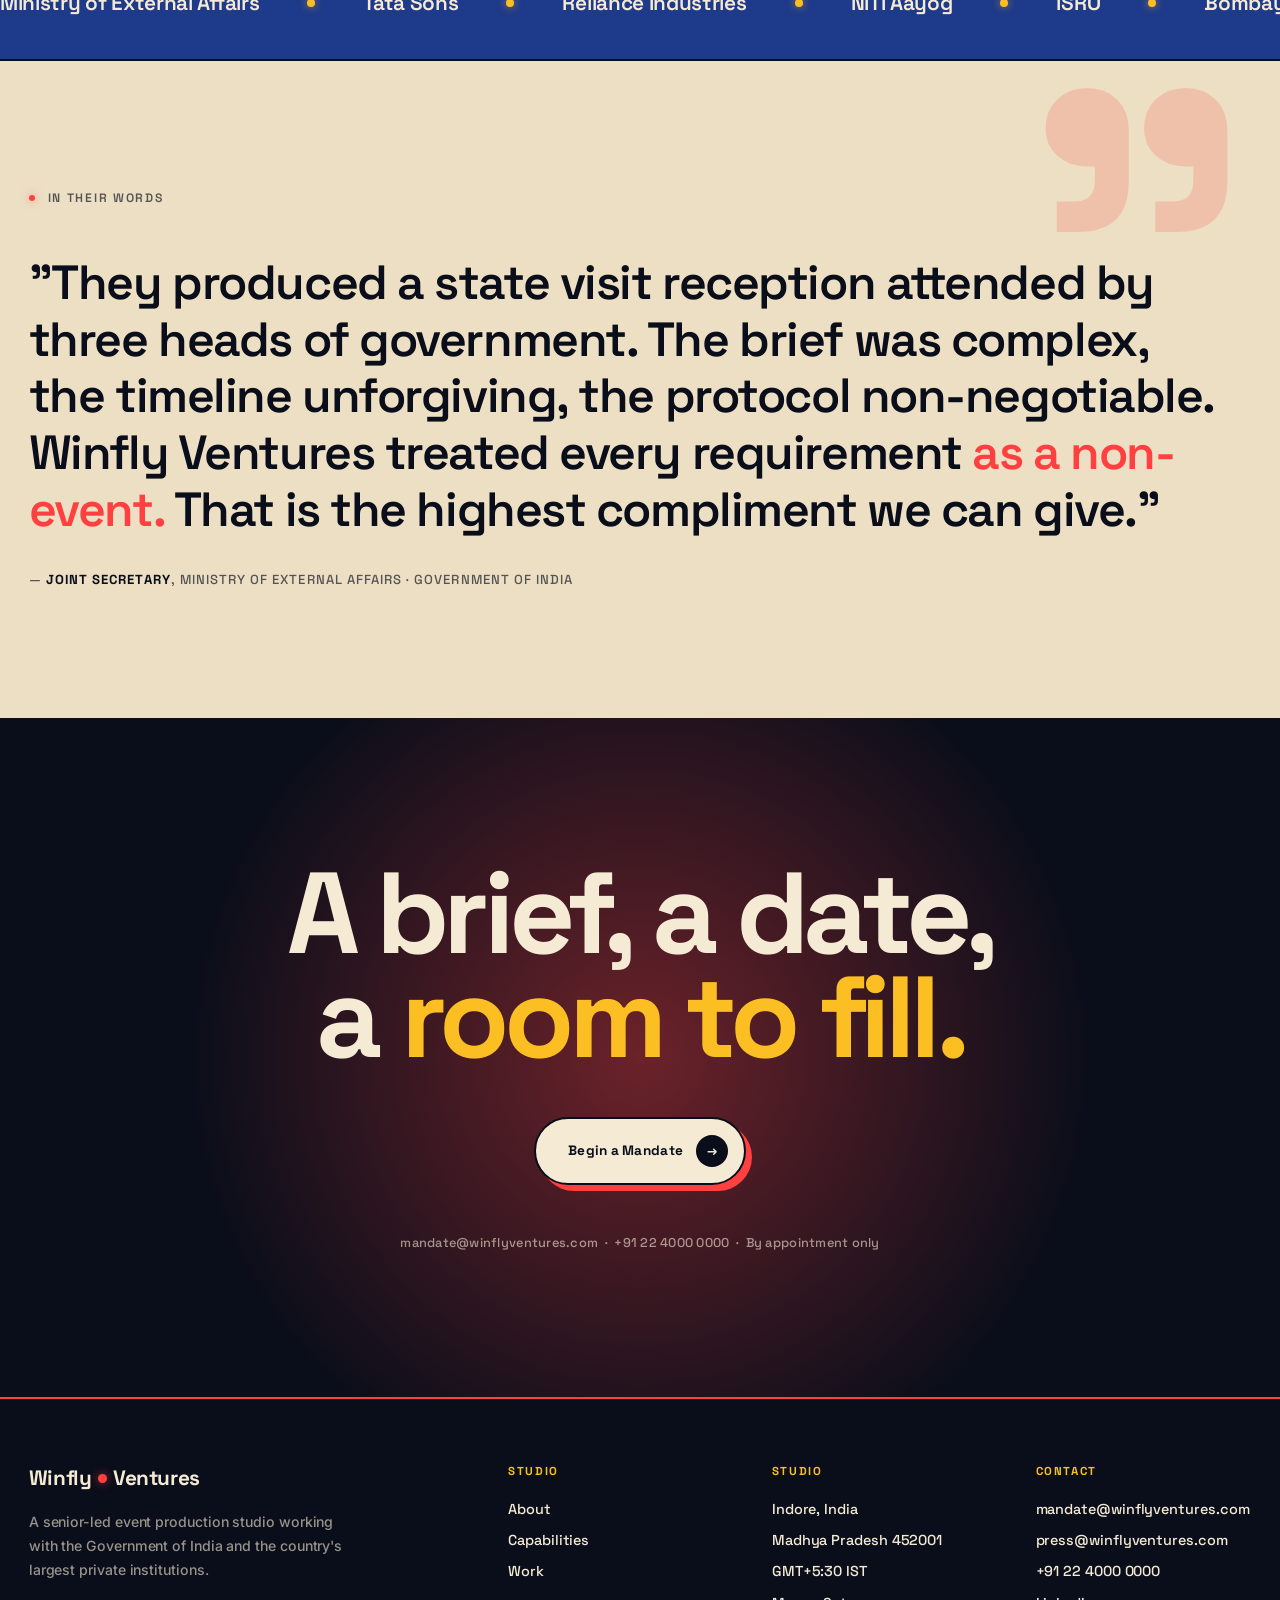
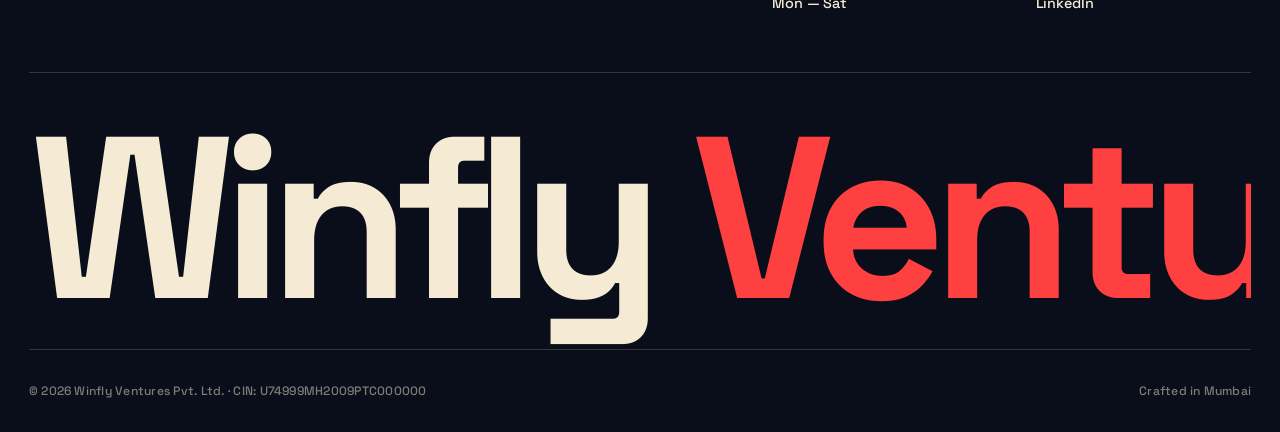
==== commit c68d8a8b: "Trim text, smaller bricks, minimal interactivity (remove wobble/jiggle/ripple/tilt/labels/stickers)" ====
--- a/index.html
+++ b/index.html
@@ -21,19 +21,19 @@
 
 <!-- Site-wide brick drift -->
 <div class="bricks" aria-hidden="true">
-  <div class="brick" style="--x: 4%;  --d: 18s; --de: 0s;   --w: 24px; --h: 12px"></div>
-  <div class="brick" style="--x: 11%; --d: 22s; --de: 3s;   --w: 20px; --h: 10px"></div>
-  <div class="brick" style="--x: 18%; --d: 16s; --de: 6s;   --w: 26px; --h: 13px"></div>
-  <div class="brick" style="--x: 26%; --d: 24s; --de: 1.5s; --w: 22px; --h: 11px"></div>
-  <div class="brick" style="--x: 34%; --d: 14s; --de: 8s;   --w: 18px; --h: 9px"></div>
-  <div class="brick" style="--x: 42%; --d: 20s; --de: 4s;   --w: 24px; --h: 12px"></div>
-  <div class="brick" style="--x: 50%; --d: 26s; --de: 11s;  --w: 28px; --h: 14px"></div>
-  <div class="brick" style="--x: 58%; --d: 17s; --de: 7s;   --w: 20px; --h: 10px"></div>
-  <div class="brick" style="--x: 66%; --d: 21s; --de: 2s;   --w: 22px; --h: 11px"></div>
-  <div class="brick" style="--x: 74%; --d: 19s; --de: 9s;   --w: 26px; --h: 13px"></div>
-  <div class="brick" style="--x: 82%; --d: 23s; --de: 5s;   --w: 20px; --h: 10px"></div>
-  <div class="brick" style="--x: 90%; --d: 15s; --de: 12s;  --w: 24px; --h: 12px"></div>
-  <div class="brick" style="--x: 96%; --d: 25s; --de: 0s;   --w: 22px; --h: 11px"></div>
+  <div class="brick" style="--x: 4%;  --d: 18s; --de: 0s;   --w: 14px; --h: 7px"></div>
+  <div class="brick" style="--x: 11%; --d: 22s; --de: 3s;   --w: 12px; --h: 6px"></div>
+  <div class="brick" style="--x: 18%; --d: 16s; --de: 6s;   --w: 16px; --h: 8px"></div>
+  <div class="brick" style="--x: 26%; --d: 24s; --de: 1.5s; --w: 14px; --h: 7px"></div>
+  <div class="brick" style="--x: 34%; --d: 14s; --de: 8s;   --w: 12px; --h: 6px"></div>
+  <div class="brick" style="--x: 42%; --d: 20s; --de: 4s;   --w: 14px; --h: 7px"></div>
+  <div class="brick" style="--x: 50%; --d: 26s; --de: 11s;  --w: 16px; --h: 8px"></div>
+  <div class="brick" style="--x: 58%; --d: 17s; --de: 7s;   --w: 12px; --h: 6px"></div>
+  <div class="brick" style="--x: 66%; --d: 21s; --de: 2s;   --w: 14px; --h: 7px"></div>
+  <div class="brick" style="--x: 74%; --d: 19s; --de: 9s;   --w: 16px; --h: 8px"></div>
+  <div class="brick" style="--x: 82%; --d: 23s; --de: 5s;   --w: 12px; --h: 6px"></div>
+  <div class="brick" style="--x: 90%; --d: 15s; --de: 12s;  --w: 14px; --h: 7px"></div>
+  <div class="brick" style="--x: 96%; --d: 25s; --de: 0s;   --w: 12px; --h: 6px"></div>
 </div>
 
 <div class="progress-bar"></div>
@@ -142,27 +142,27 @@
 
   <div class="hero-top">
     <div class="hero-tag"><span class="pulse"></span> Live · <span id="clock">--:--:--</span> IST</div>
-    <p class="hero-side">A senior-led practice for the Government of India and the country's largest private institutions.</p>
-  </div>
-
-  <h1>Events of <span class="accent">consequence,</span><br>produced with intent.</h1>
+    <p class="hero-side">Senior-led, by appointment only.</p>
+  </div>
+
+  <h1>Events of <span class="accent">consequence.</span></h1>
 
   <div class="hero-meta">
-    <div data-cursor="Read">
+    <div>
       <span>Discipline</span>
       <strong>Event Production</strong>
     </div>
-    <div data-cursor="Read">
+    <div>
       <span>Based</span>
-      <strong>Indore, India</strong>
-    </div>
-    <div data-cursor="Read">
-      <span>Established</span>
+      <strong>Indore</strong>
+    </div>
+    <div>
+      <span>Est.</span>
       <strong>2009</strong>
     </div>
-    <div data-cursor="Read">
+    <div>
       <span>Selected</span>
-      <strong>G20 · BSE · ISRO</strong>
+      <strong>G20 · ISRO</strong>
     </div>
   </div>
 </section>
@@ -205,49 +205,42 @@
 
 <!-- Manifesto -->
 <section class="manifesto" id="studio">
-  <div class="sticker red" style="top: 8%; right: 6%; left: auto;">Book<br>your<br>brief</div>
   <div class="label reveal">A studio, not an agency</div>
-  <h2 class="reveal">For nearly two decades, we have produced India's <span class="underline">most consequential gatherings</span> — moments where policy is announced, capital is raised, and reputations are made. The work answers to a single standard: <span class="accent">flawless execution, every time.</span></h2>
+  <h2 class="reveal">India's <span class="underline">most consequential gatherings.</span> One standard: <span class="accent">flawless execution.</span></h2>
 </section>
 
 <!-- Capabilities -->
 <section id="capabilities">
   <div class="label reveal">Capabilities · 06 Disciplines</div>
   <div class="cap-grid">
-    <a href="#contact" class="cap reveal" data-cursor="Brief">
+    <a href="#contact" class="cap reveal">
       <div class="cap-num">01</div>
       <h3>Government<br>& State</h3>
-      <p>Bilateral summits, ministerial conclaves, foundation ceremonies. Protocol fluency, security clearance.</p>
-      <div class="cap-arrow">→</div>
-    </a>
-    <a href="#contact" class="cap reveal" data-cursor="Brief">
+      <div class="cap-arrow">→</div>
+    </a>
+    <a href="#contact" class="cap reveal">
       <div class="cap-num">02</div>
       <h3>Corporate<br>& Investor</h3>
-      <p>AGMs, board offsites, investor days, earnings calls — for India's listed leadership.</p>
-      <div class="cap-arrow">→</div>
-    </a>
-    <a href="#contact" class="cap reveal" data-cursor="Brief">
+      <div class="cap-arrow">→</div>
+    </a>
+    <a href="#contact" class="cap reveal">
       <div class="cap-num">03</div>
       <h3>Diplomatic<br>& Embassy</h3>
-      <p>National Day events, head-of-mission receptions, trade delegations across Lutyens' Delhi.</p>
-      <div class="cap-arrow">→</div>
-    </a>
-    <a href="#contact" class="cap reveal" data-cursor="Brief">
+      <div class="cap-arrow">→</div>
+    </a>
+    <a href="#contact" class="cap reveal">
       <div class="cap-num">04</div>
       <h3>Conferences<br>& Conclaves</h3>
-      <p>Multi-day flagship summits — economic, scientific, policy. From a hundred to twelve thousand delegates.</p>
-      <div class="cap-arrow">→</div>
-    </a>
-    <a href="#contact" class="cap reveal" data-cursor="Brief">
+      <div class="cap-arrow">→</div>
+    </a>
+    <a href="#contact" class="cap reveal">
       <div class="cap-num">05</div>
-      <h3>Product<br>& Brand Launches</h3>
-      <p>Concept-led launches for marquee brands. Story first, spectacle in service of it.</p>
-      <div class="cap-arrow">→</div>
-    </a>
-    <a href="#contact" class="cap reveal" data-cursor="Brief">
+      <h3>Product<br>& Launches</h3>
+      <div class="cap-arrow">→</div>
+    </a>
+    <a href="#contact" class="cap reveal">
       <div class="cap-num">06</div>
       <h3>PSU<br>& Defence</h3>
-      <p>Commissioning ceremonies, jubilees, stakeholder events. Cleared, credentialled, discreet.</p>
       <div class="cap-arrow">→</div>
     </a>
   </div>
@@ -356,44 +349,28 @@
   <div class="label reveal">Approach · 05 Steps</div>
   <div class="approach">
     <div class="approach-intro reveal">
-      <h2>The brief is the brief. The room is the room. <span class="accent">Everything in between is our work.</span></h2>
-      <p>We do not subcontract judgment. Every mandate is led by a senior partner from first call to final invoice.</p>
+      <h2>The brief, the room, <span class="accent">everything in between.</span></h2>
     </div>
     <ul class="steps">
       <li class="step reveal">
         <div class="step-num">01</div>
-        <div>
-          <h3>Mandate</h3>
-          <p>We listen first. To the brief, to the unsaid, to the political and reputational stakes that frame it.</p>
-        </div>
+        <div><h3>Mandate</h3><p>Listen. To the brief and the unsaid.</p></div>
       </li>
       <li class="step reveal">
         <div class="step-num">02</div>
-        <div>
-          <h3>Architecture</h3>
-          <p>A document — narrative, not a deck. Venue, minute-by-minute programme, risk register, escalation matrix.</p>
-        </div>
+        <div><h3>Architecture</h3><p>Narrative document. Programme, risk register.</p></div>
       </li>
       <li class="step reveal">
         <div class="step-num">03</div>
-        <div>
-          <h3>Production</h3>
-          <p>Design, fabrication, technology, hospitality. Built to a standard that survives an unannounced visit at 0500.</p>
-        </div>
+        <div><h3>Production</h3><p>Design, fabrication, technology, hospitality.</p></div>
       </li>
       <li class="step reveal">
         <div class="step-num">04</div>
-        <div>
-          <h3>Show</h3>
-          <p>The day itself. Dual control rooms, one principal point of contact, no surprises that have not been rehearsed.</p>
-        </div>
+        <div><h3>Show</h3><p>Dual control rooms. One point of contact.</p></div>
       </li>
       <li class="step reveal">
         <div class="step-num">05</div>
-        <div>
-          <h3>Reckoning</h3>
-          <p>Within seven days: a written debrief, a clean financial close, an honest list of what we would do differently.</p>
-        </div>
+        <div><h3>Reckoning</h3><p>Written debrief within seven days.</p></div>
       </li>
     </ul>
   </div>
@@ -425,7 +402,6 @@
 
 <!-- Testimonial -->
 <section class="testimonial">
-  <div class="sticker cobalt" style="top: 10%; right: 8%; left: auto;">5 ★<br>since<br>2009</div>
   <div class="label reveal">In their words</div>
   <blockquote class="reveal">"They produced a state visit reception attended by three heads of government. The brief was complex, the timeline unforgiving, the protocol non-negotiable. Winfly Ventures treated every requirement <span class="accent">as a non-event.</span> That is the highest compliment we can give."</blockquote>
   <cite class="reveal">— <strong>Joint Secretary</strong>, Ministry of External Affairs · Government of India</cite>
--- a/styles.css
+++ b/styles.css
@@ -98,11 +98,11 @@
 }
 .brick {
   position: absolute;
-  top: -30px;
+  top: -20px;
   left: var(--x, 50%);
-  width: var(--w, 22px);
-  height: var(--h, 11px);
-  border: 1.5px solid var(--ink);
+  width: var(--w, 14px);
+  height: var(--h, 7px);
+  border: 1px solid var(--ink);
   animation: brick-fall var(--d, 18s) linear infinite;
   animation-delay: var(--de, 0s);
   will-change: transform, opacity;
@@ -369,29 +369,7 @@
   to { transform: rotate(360deg); }
 }
 
-/* Wobble on hero accent word */
-.hero h1 .accent {
-  display: inline-block;
-  animation: wobble 6s ease-in-out infinite;
-  transform-origin: center bottom;
-}
-@keyframes wobble {
-  0%, 100% { transform: rotate(0); }
-  25%      { transform: rotate(-1.5deg); }
-  75%      { transform: rotate(1.5deg); }
-}
-
-/* Jiggle on hover for cap arrow */
-.cap:hover .cap-arrow {
-  animation: jiggle .55s ease-out;
-}
-@keyframes jiggle {
-  0%   { transform: rotate(-45deg) translate(0, 0); }
-  25%  { transform: rotate(-45deg) translate(2px, -2px); }
-  50%  { transform: rotate(-45deg) translate(-2px, 2px); }
-  75%  { transform: rotate(-45deg) translate(2px, -2px); }
-  100% { transform: rotate(-45deg) translate(0, 0); }
-}
+/* (wobble + jiggle removed — keeping motion minimal) */
 
 /* Wavy SVG underline (data URI) */
 .wavy {
@@ -729,20 +707,7 @@
 }
 .cap:nth-child(3n) { border-right: none; }
 .cap:nth-last-child(-n+3) { border-bottom: none; }
-.cap::before {
-  content: '';
-  position: absolute;
-  width: 200%;
-  height: 200%;
-  background: radial-gradient(circle at center, rgba(255, 64, 64, 0.4), transparent 50%);
-  top: var(--cy, 50%);
-  left: var(--cx, 50%);
-  transform: translate(-50%, -50%);
-  opacity: 0;
-  transition: opacity .35s ease;
-  pointer-events: none;
-}
-.cap:hover::before { opacity: 1; }
+/* spotlight removed — minimal interaction */
 .cap:hover { background: var(--red); color: var(--cream); }
 .cap:hover .cap-num { color: var(--yellow); }
 .cap:hover .cap-arrow { background: var(--yellow); color: var(--ink); transform: rotate(-45deg); }
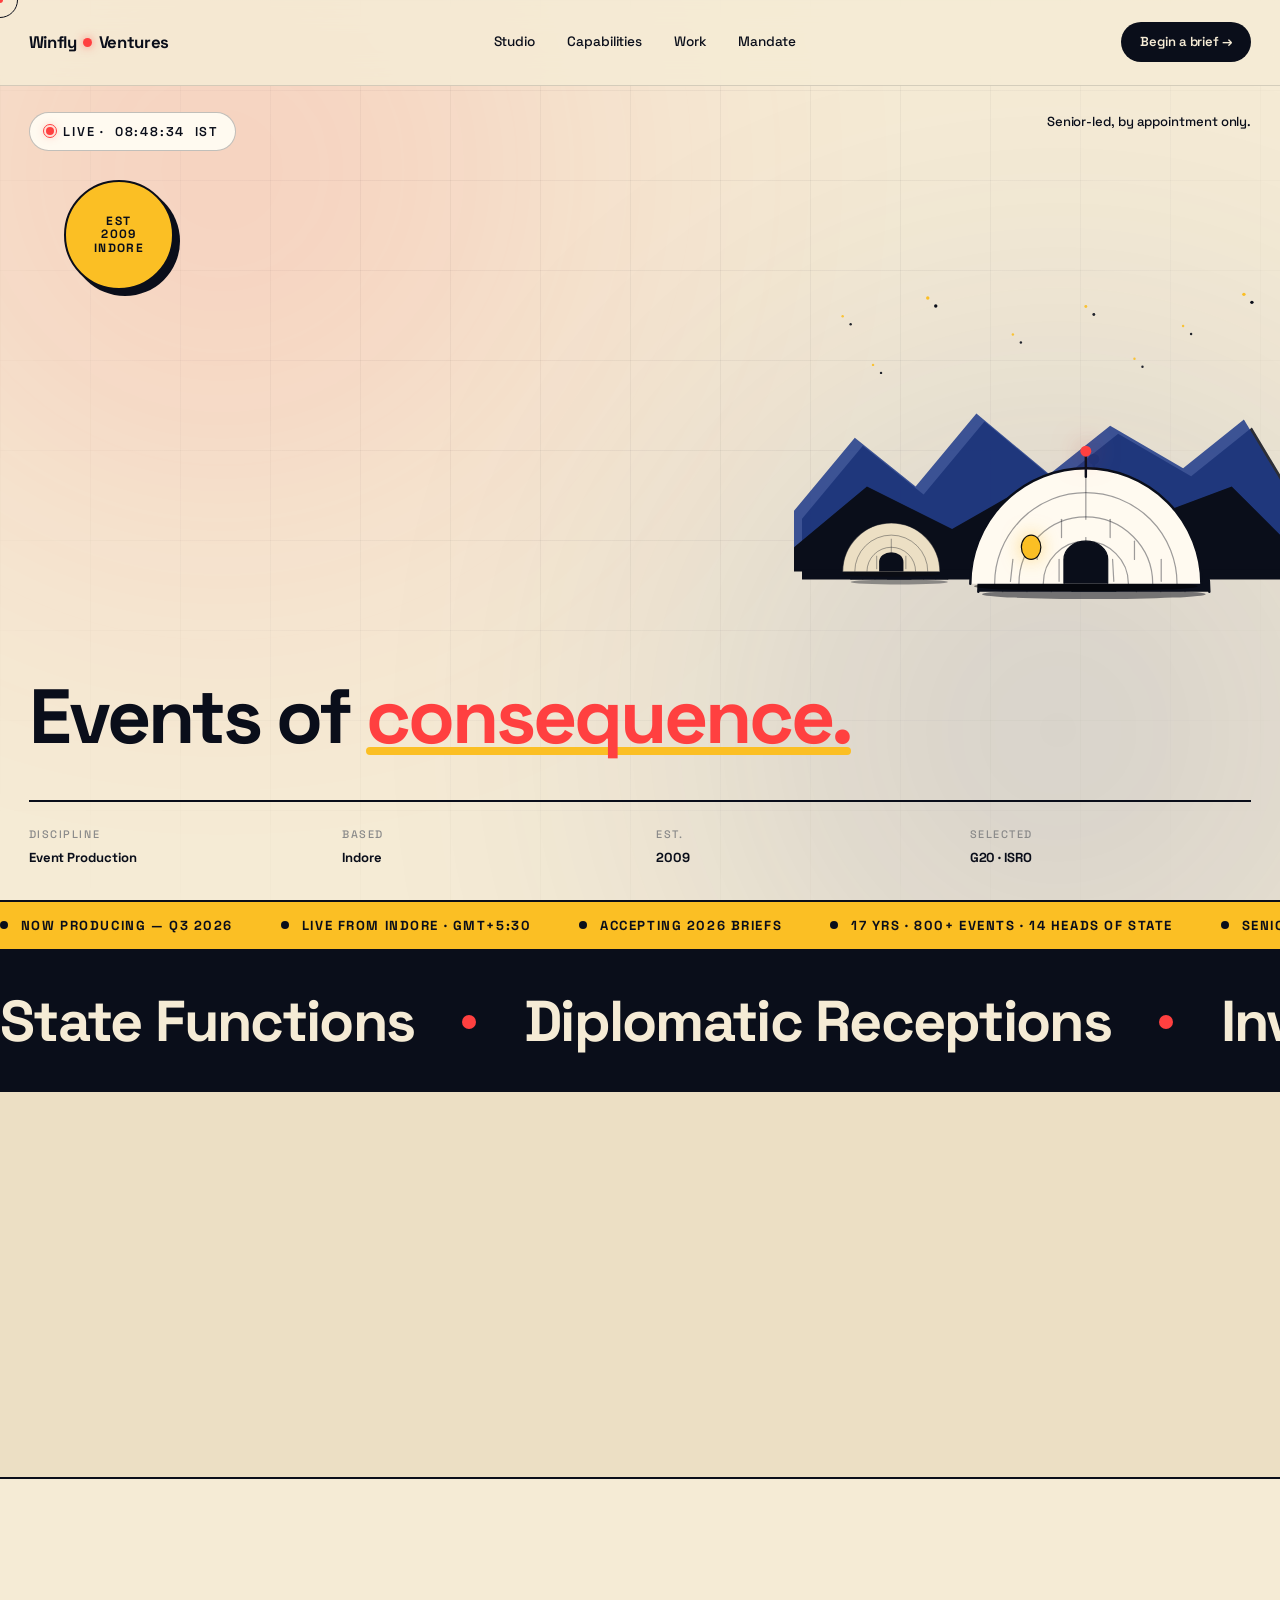
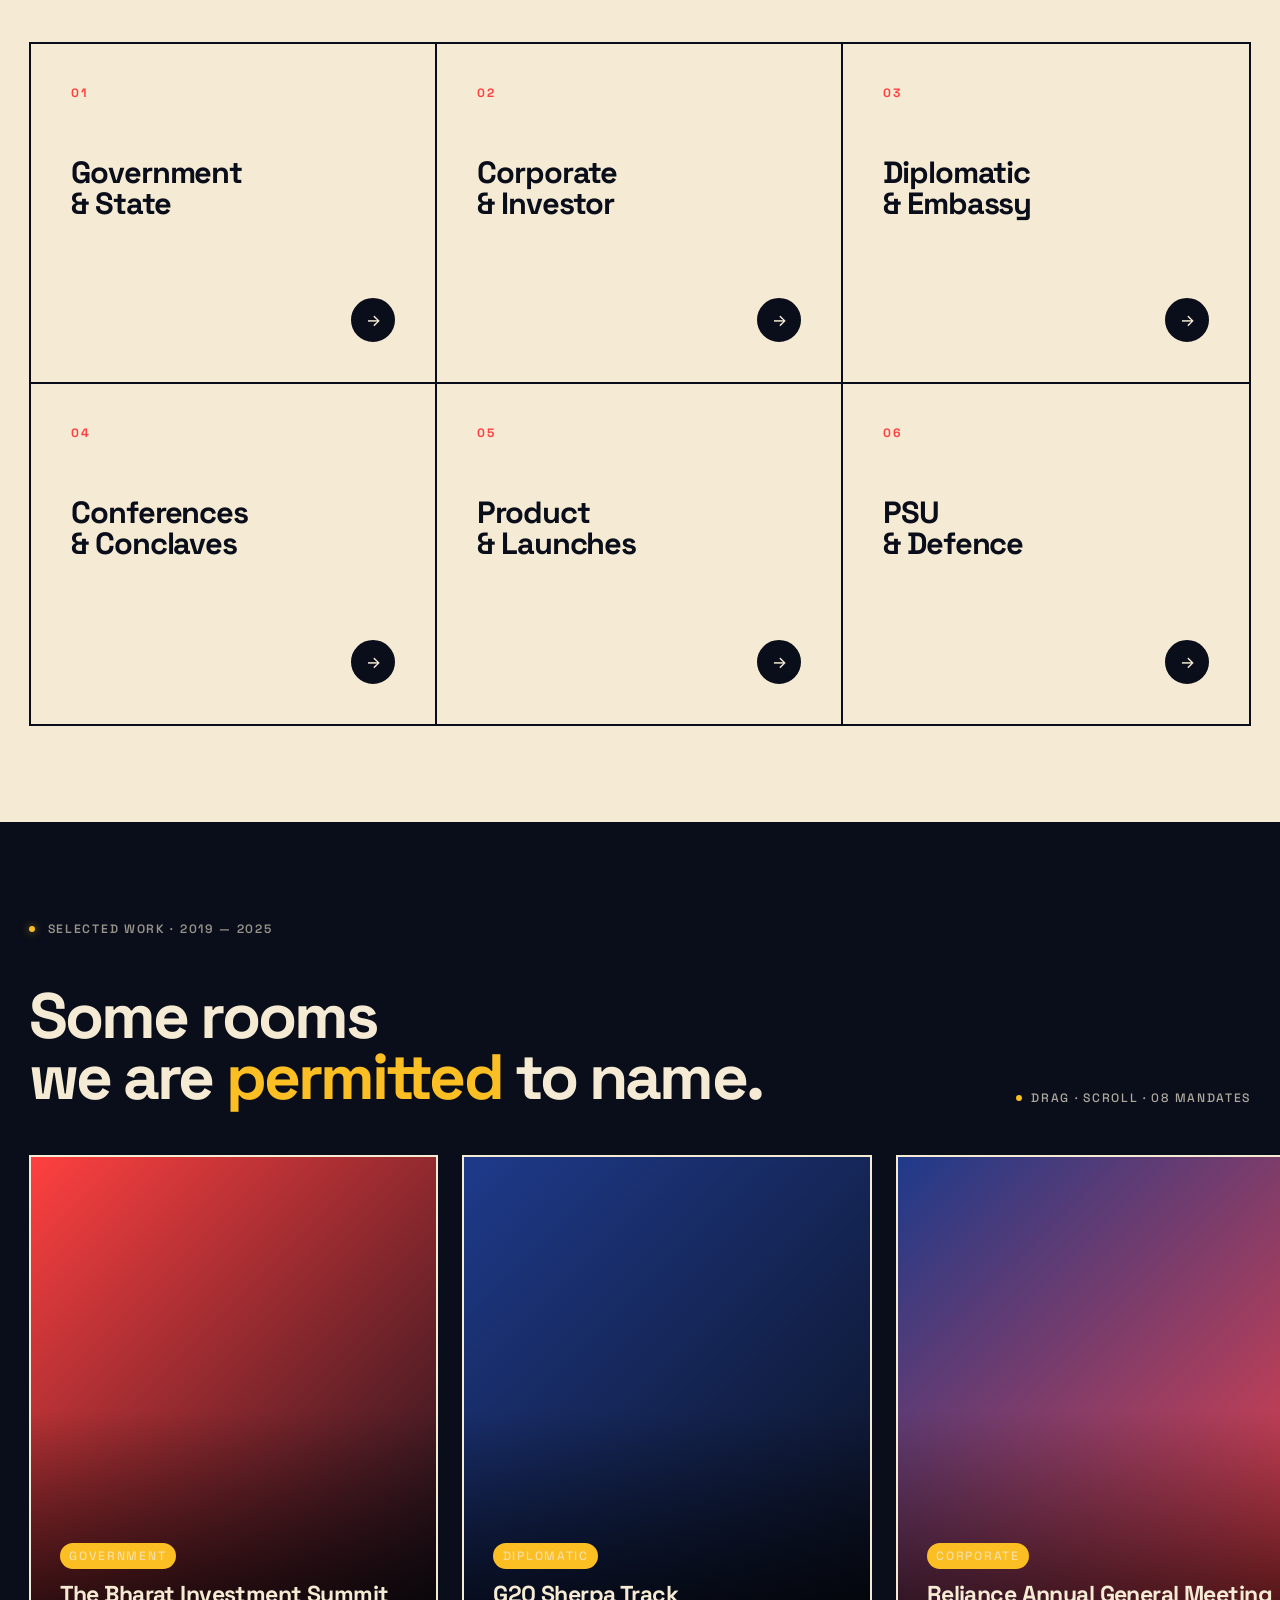
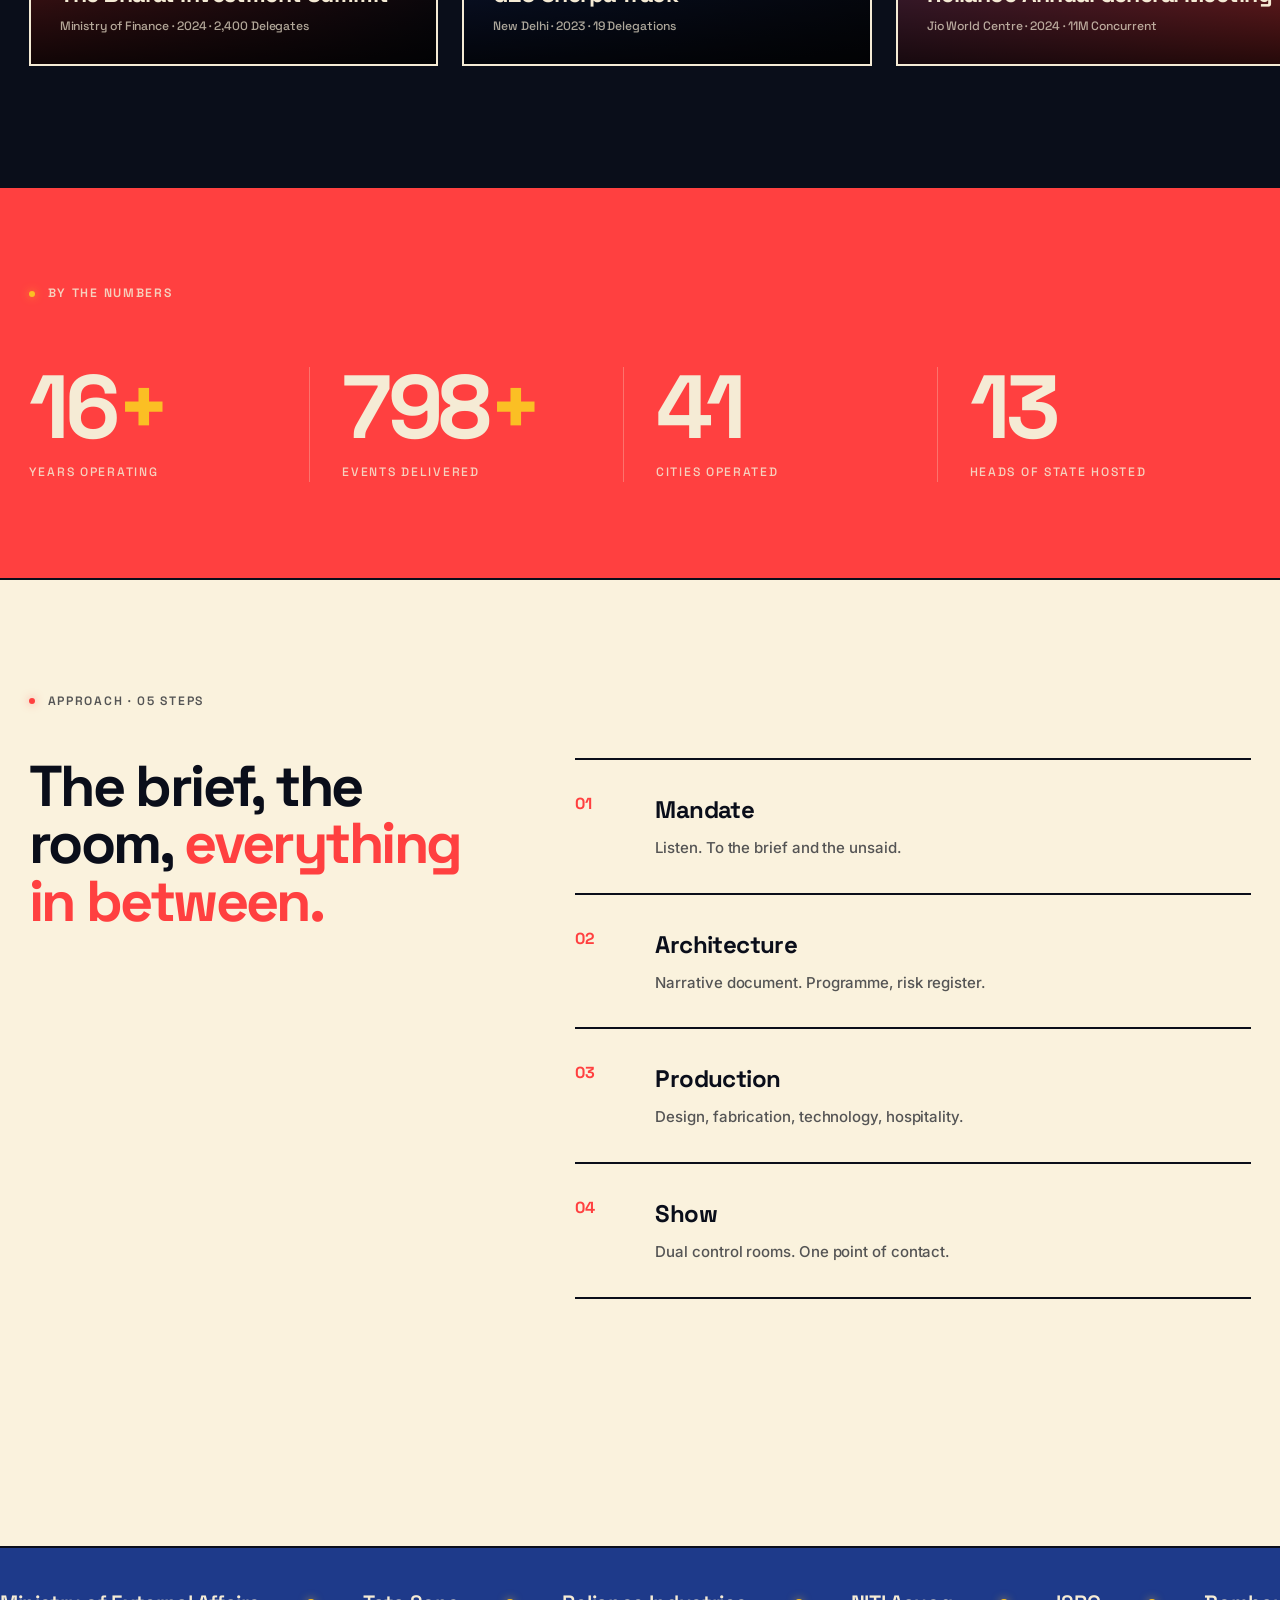
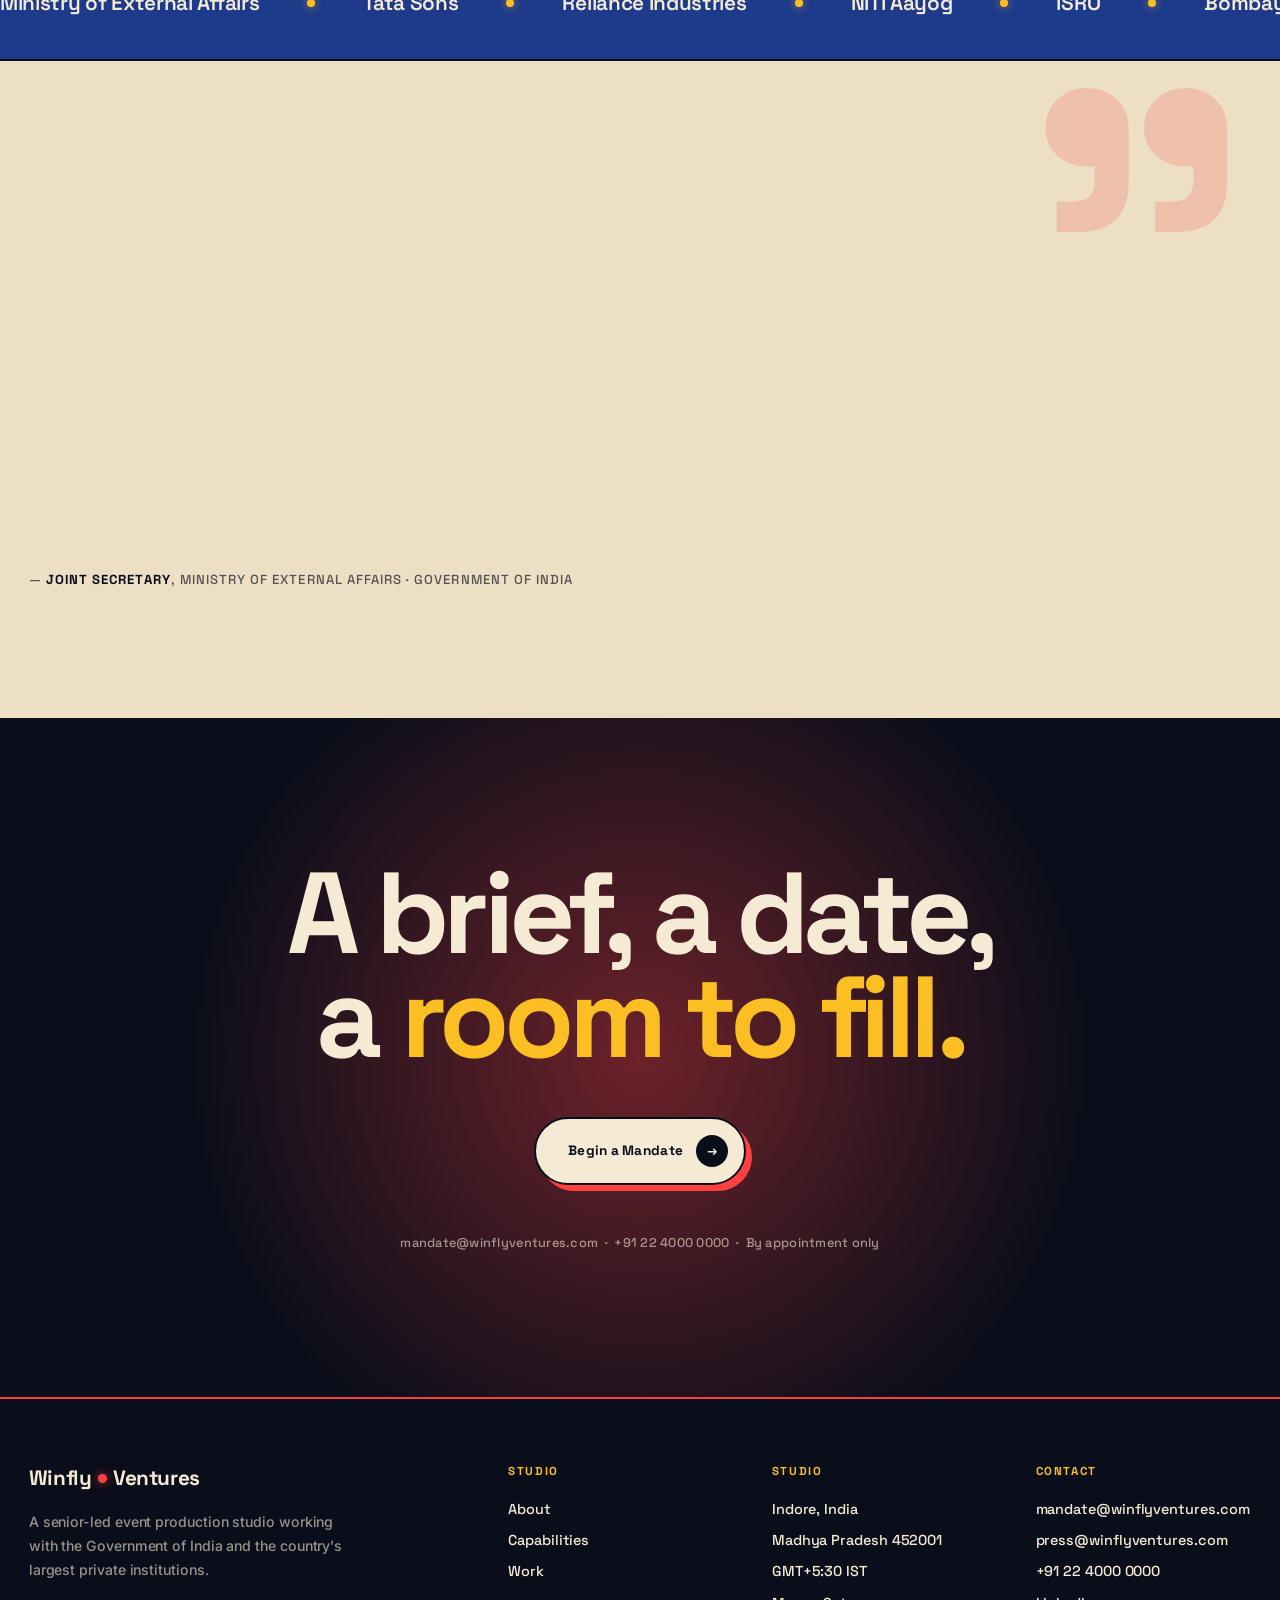
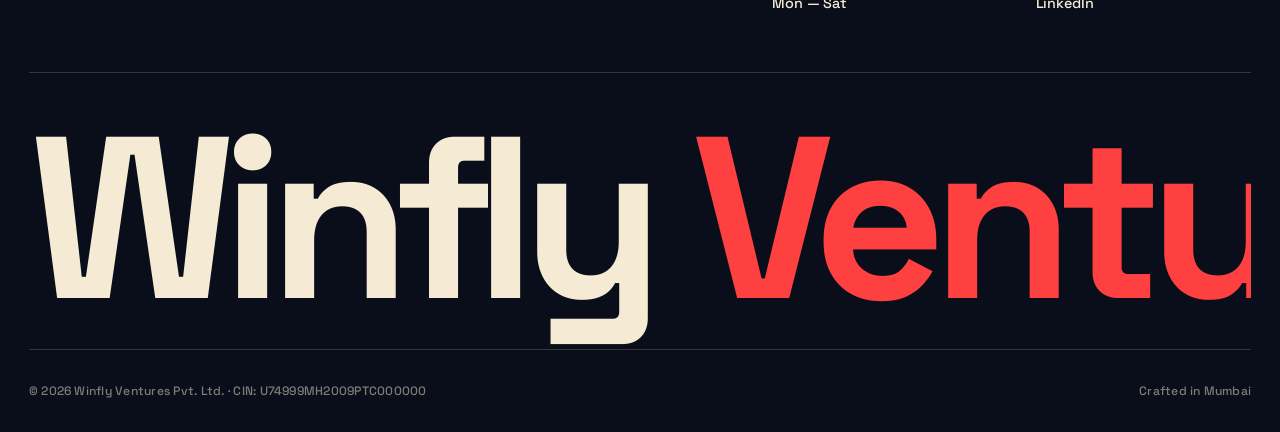
==== commit 7200d3ee: "Tinier bricks: 7-10px wide × 3.5-5px tall (was 12-16 × 6-8)" ====
--- a/index.html
+++ b/index.html
@@ -21,19 +21,19 @@
 
 <!-- Site-wide brick drift -->
 <div class="bricks" aria-hidden="true">
-  <div class="brick" style="--x: 4%;  --d: 18s; --de: 0s;   --w: 14px; --h: 7px"></div>
-  <div class="brick" style="--x: 11%; --d: 22s; --de: 3s;   --w: 12px; --h: 6px"></div>
-  <div class="brick" style="--x: 18%; --d: 16s; --de: 6s;   --w: 16px; --h: 8px"></div>
-  <div class="brick" style="--x: 26%; --d: 24s; --de: 1.5s; --w: 14px; --h: 7px"></div>
-  <div class="brick" style="--x: 34%; --d: 14s; --de: 8s;   --w: 12px; --h: 6px"></div>
-  <div class="brick" style="--x: 42%; --d: 20s; --de: 4s;   --w: 14px; --h: 7px"></div>
-  <div class="brick" style="--x: 50%; --d: 26s; --de: 11s;  --w: 16px; --h: 8px"></div>
-  <div class="brick" style="--x: 58%; --d: 17s; --de: 7s;   --w: 12px; --h: 6px"></div>
-  <div class="brick" style="--x: 66%; --d: 21s; --de: 2s;   --w: 14px; --h: 7px"></div>
-  <div class="brick" style="--x: 74%; --d: 19s; --de: 9s;   --w: 16px; --h: 8px"></div>
-  <div class="brick" style="--x: 82%; --d: 23s; --de: 5s;   --w: 12px; --h: 6px"></div>
-  <div class="brick" style="--x: 90%; --d: 15s; --de: 12s;  --w: 14px; --h: 7px"></div>
-  <div class="brick" style="--x: 96%; --d: 25s; --de: 0s;   --w: 12px; --h: 6px"></div>
+  <div class="brick" style="--x: 4%;  --d: 18s; --de: 0s;   --w: 8px;  --h: 4px"></div>
+  <div class="brick" style="--x: 11%; --d: 22s; --de: 3s;   --w: 7px;  --h: 3.5px"></div>
+  <div class="brick" style="--x: 18%; --d: 16s; --de: 6s;   --w: 9px;  --h: 4.5px"></div>
+  <div class="brick" style="--x: 26%; --d: 24s; --de: 1.5s; --w: 8px;  --h: 4px"></div>
+  <div class="brick" style="--x: 34%; --d: 14s; --de: 8s;   --w: 7px;  --h: 3.5px"></div>
+  <div class="brick" style="--x: 42%; --d: 20s; --de: 4s;   --w: 8px;  --h: 4px"></div>
+  <div class="brick" style="--x: 50%; --d: 26s; --de: 11s;  --w: 10px; --h: 5px"></div>
+  <div class="brick" style="--x: 58%; --d: 17s; --de: 7s;   --w: 7px;  --h: 3.5px"></div>
+  <div class="brick" style="--x: 66%; --d: 21s; --de: 2s;   --w: 8px;  --h: 4px"></div>
+  <div class="brick" style="--x: 74%; --d: 19s; --de: 9s;   --w: 9px;  --h: 4.5px"></div>
+  <div class="brick" style="--x: 82%; --d: 23s; --de: 5s;   --w: 7px;  --h: 3.5px"></div>
+  <div class="brick" style="--x: 90%; --d: 15s; --de: 12s;  --w: 8px;  --h: 4px"></div>
+  <div class="brick" style="--x: 96%; --d: 25s; --de: 0s;   --w: 7px;  --h: 3.5px"></div>
 </div>
 
 <div class="progress-bar"></div>
--- a/styles.css
+++ b/styles.css
@@ -100,8 +100,8 @@
   position: absolute;
   top: -20px;
   left: var(--x, 50%);
-  width: var(--w, 14px);
-  height: var(--h, 7px);
+  width: var(--w, 8px);
+  height: var(--h, 4px);
   border: 1px solid var(--ink);
   animation: brick-fall var(--d, 18s) linear infinite;
   animation-delay: var(--de, 0s);
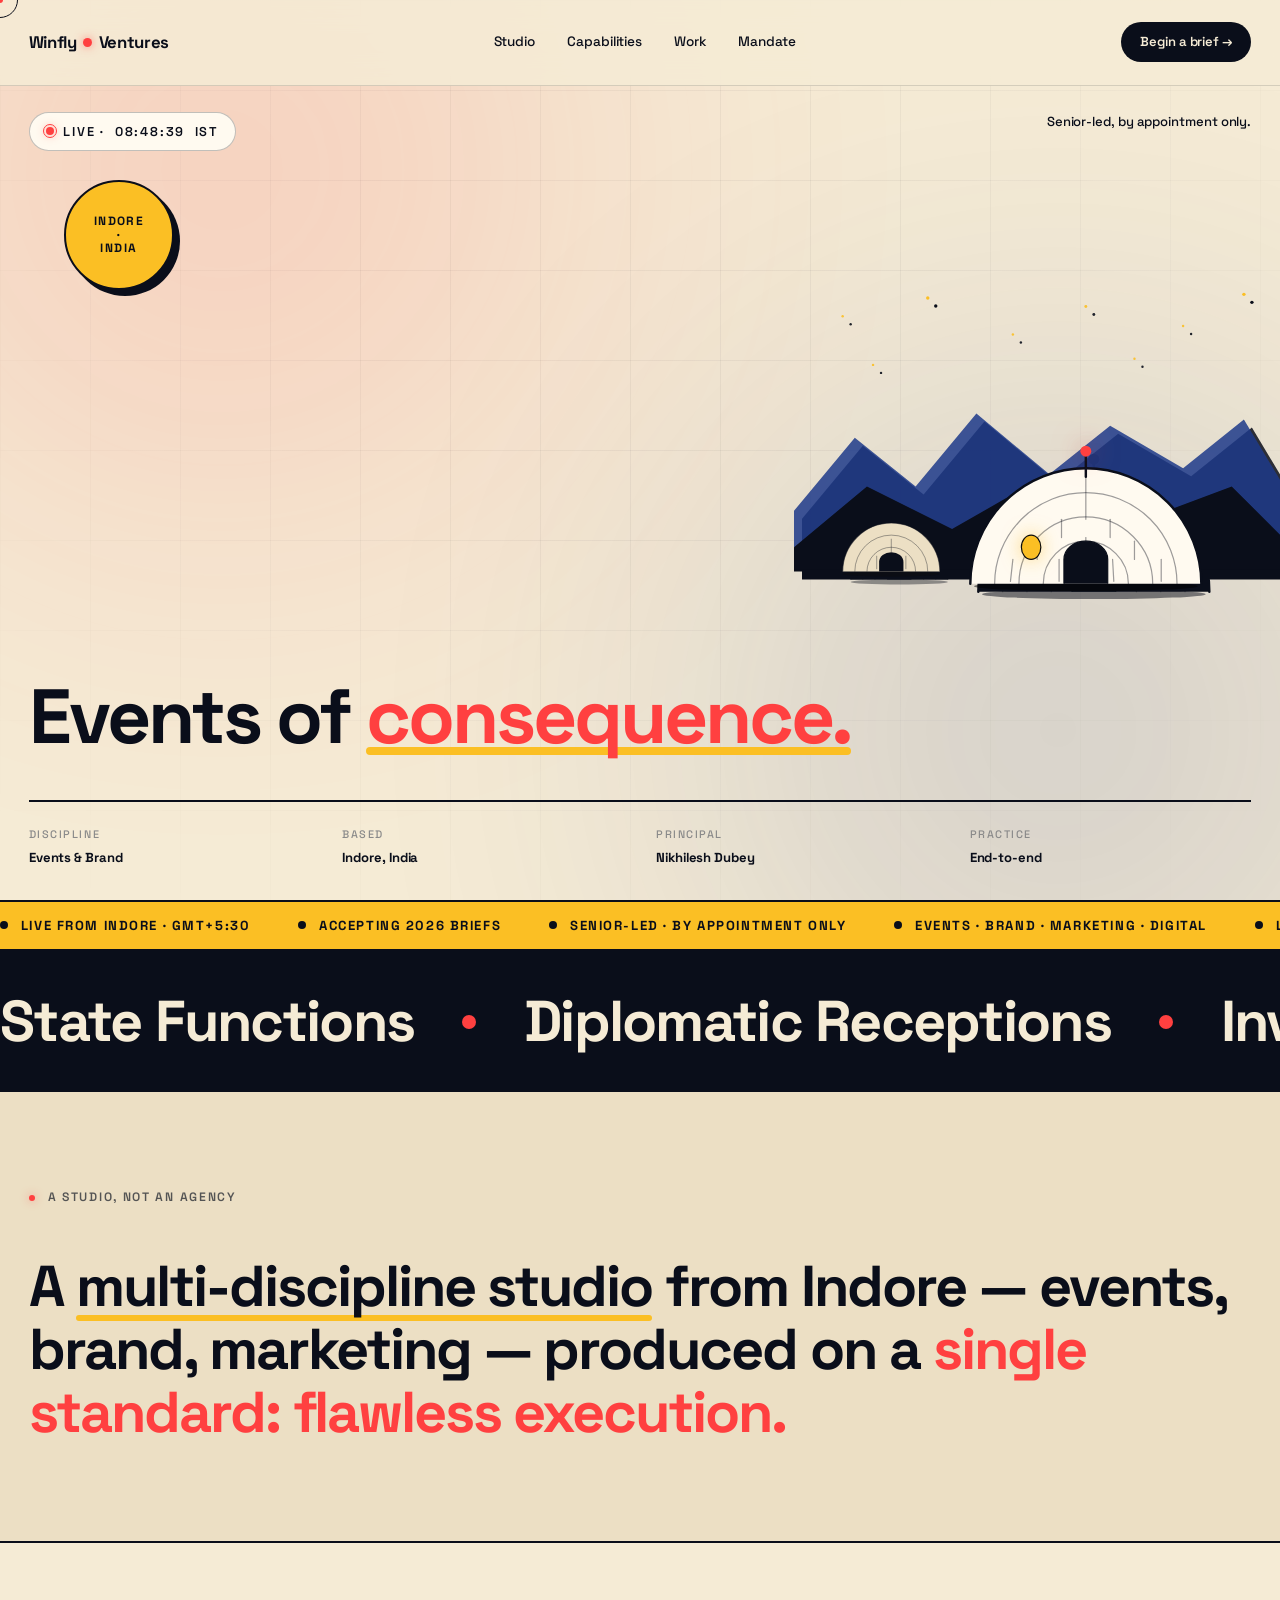
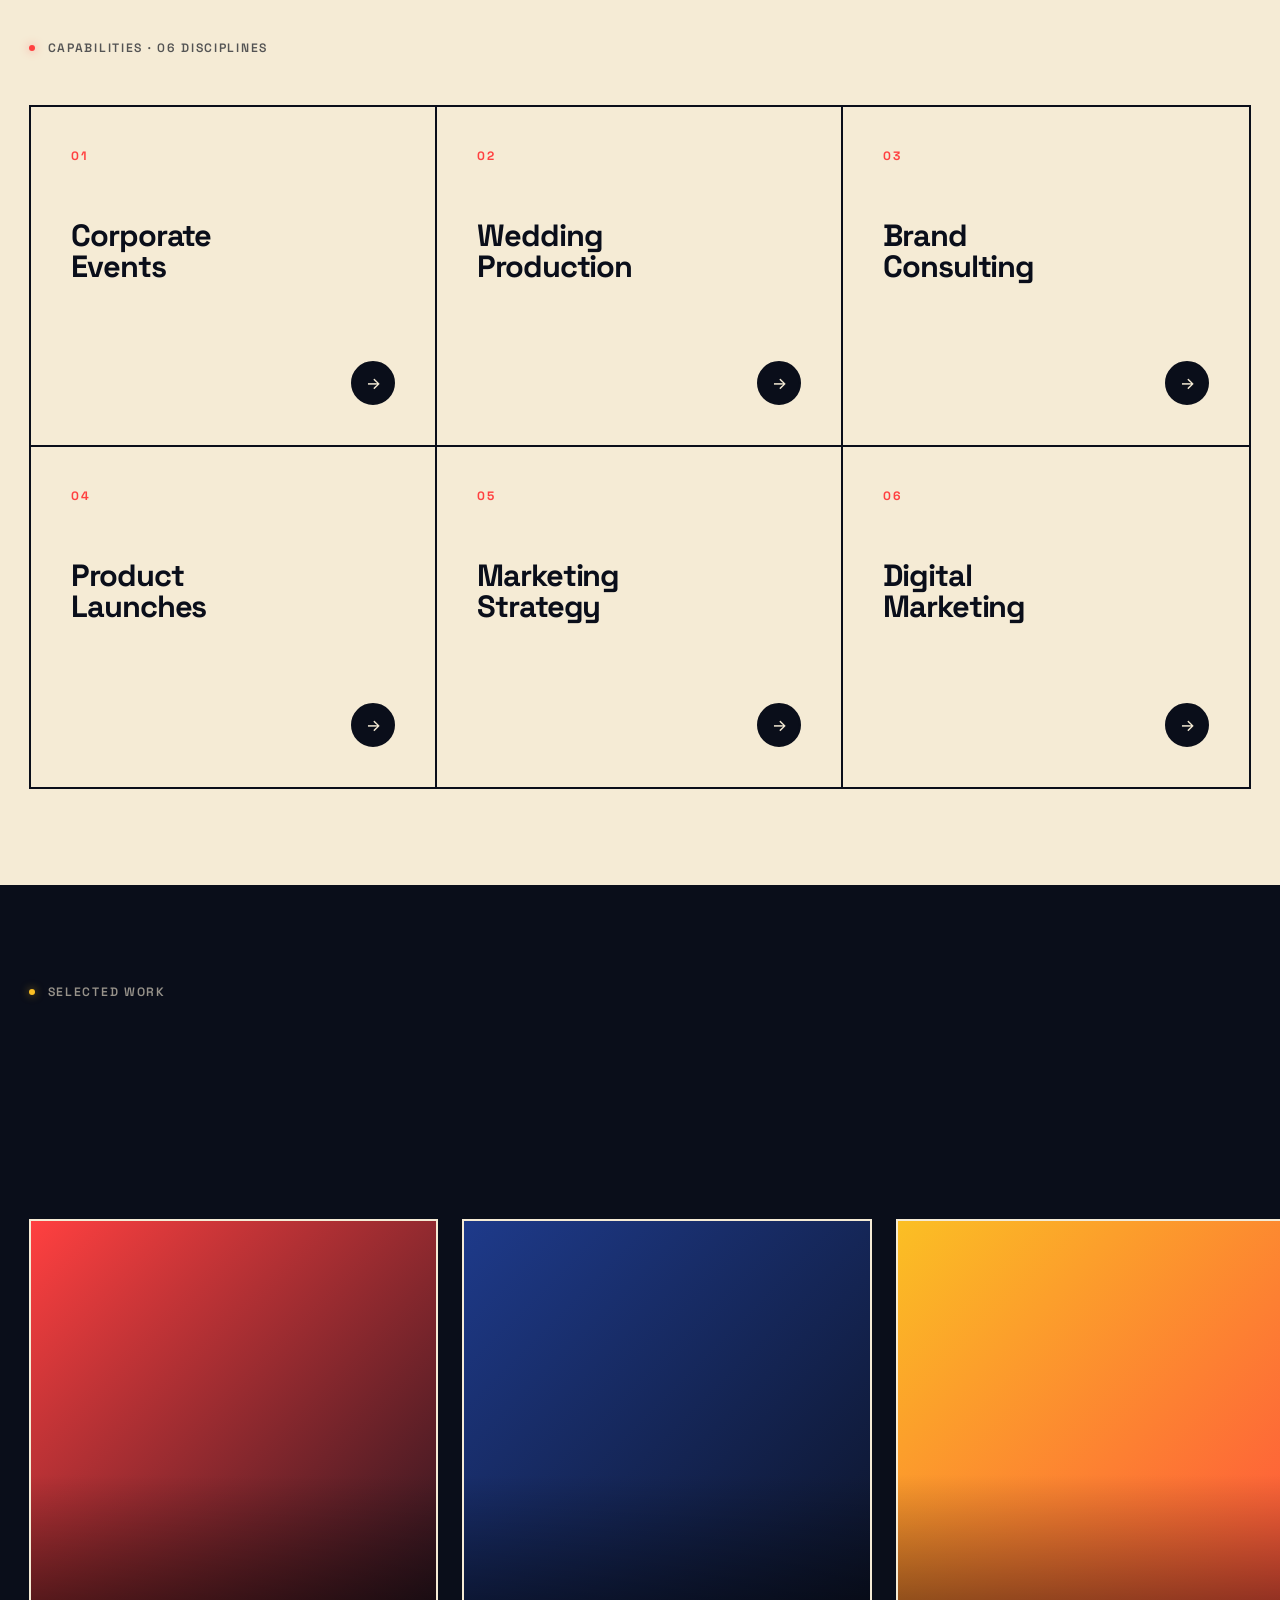
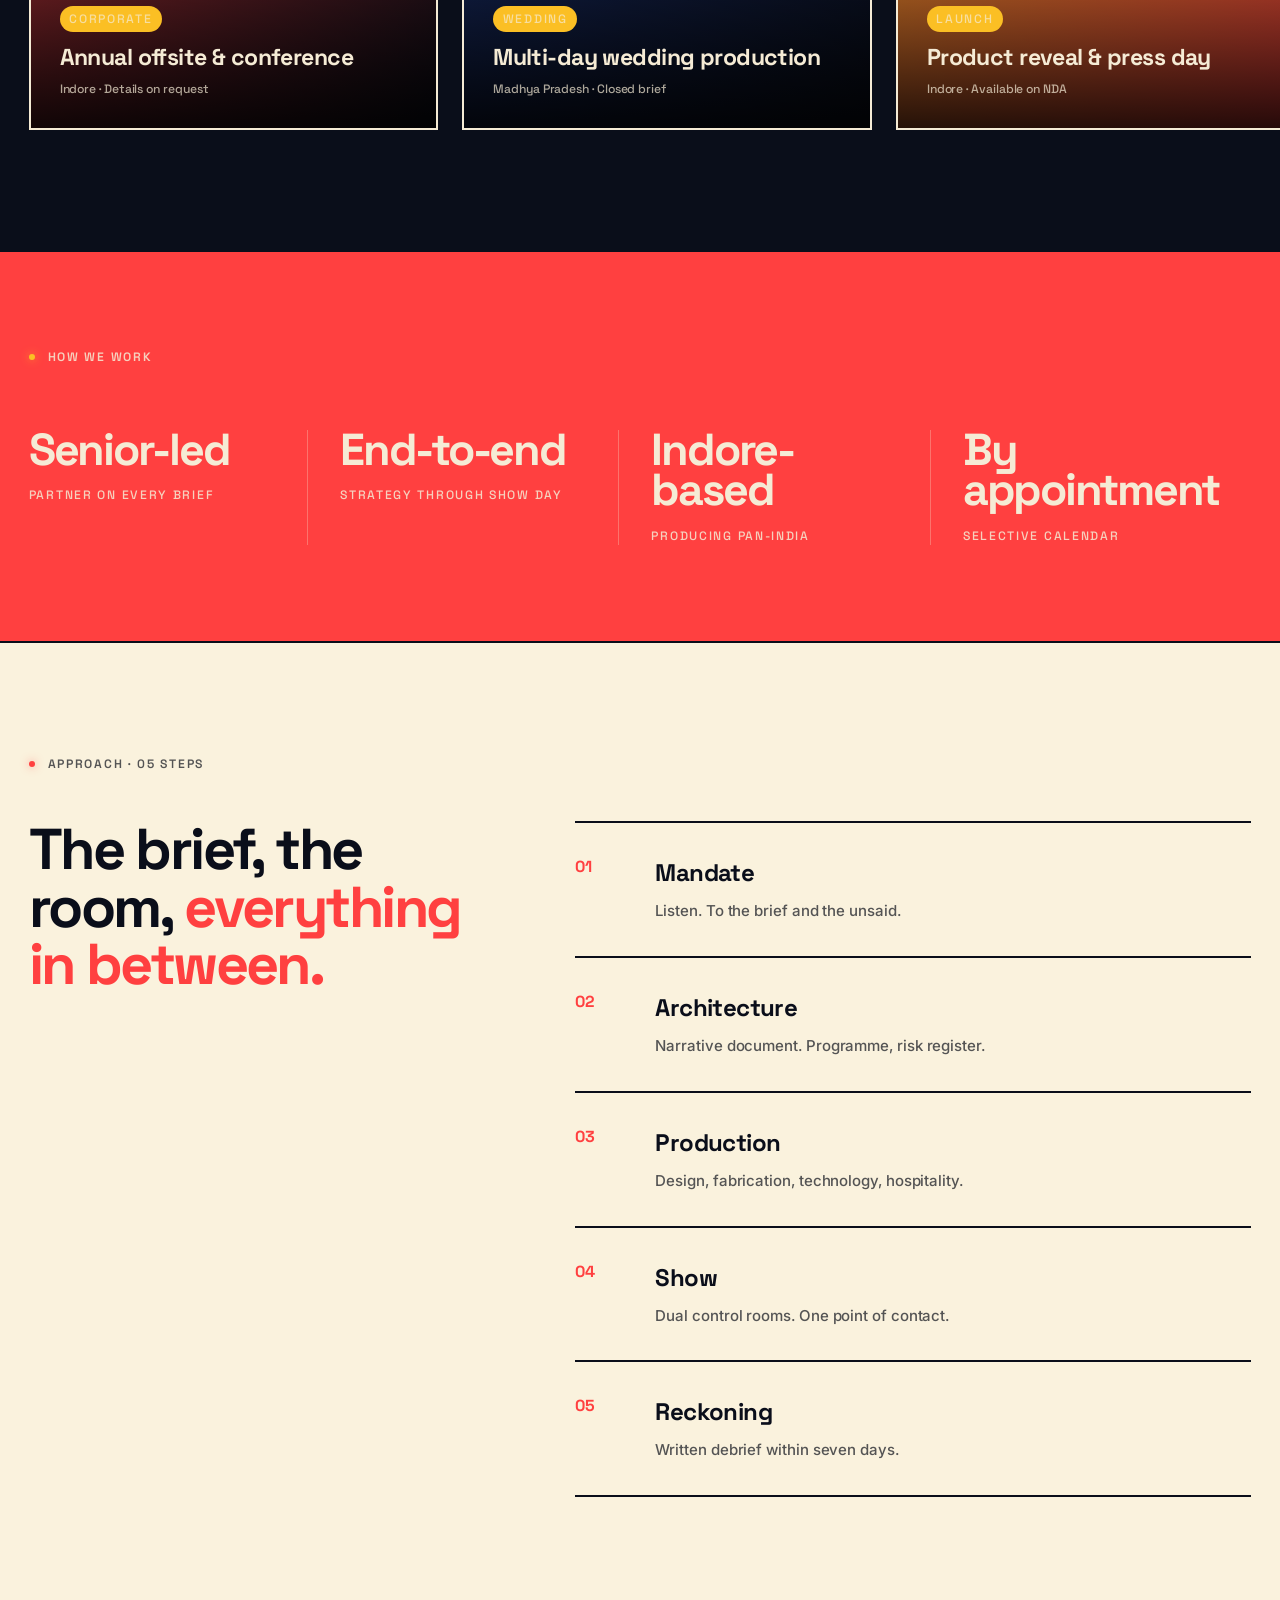
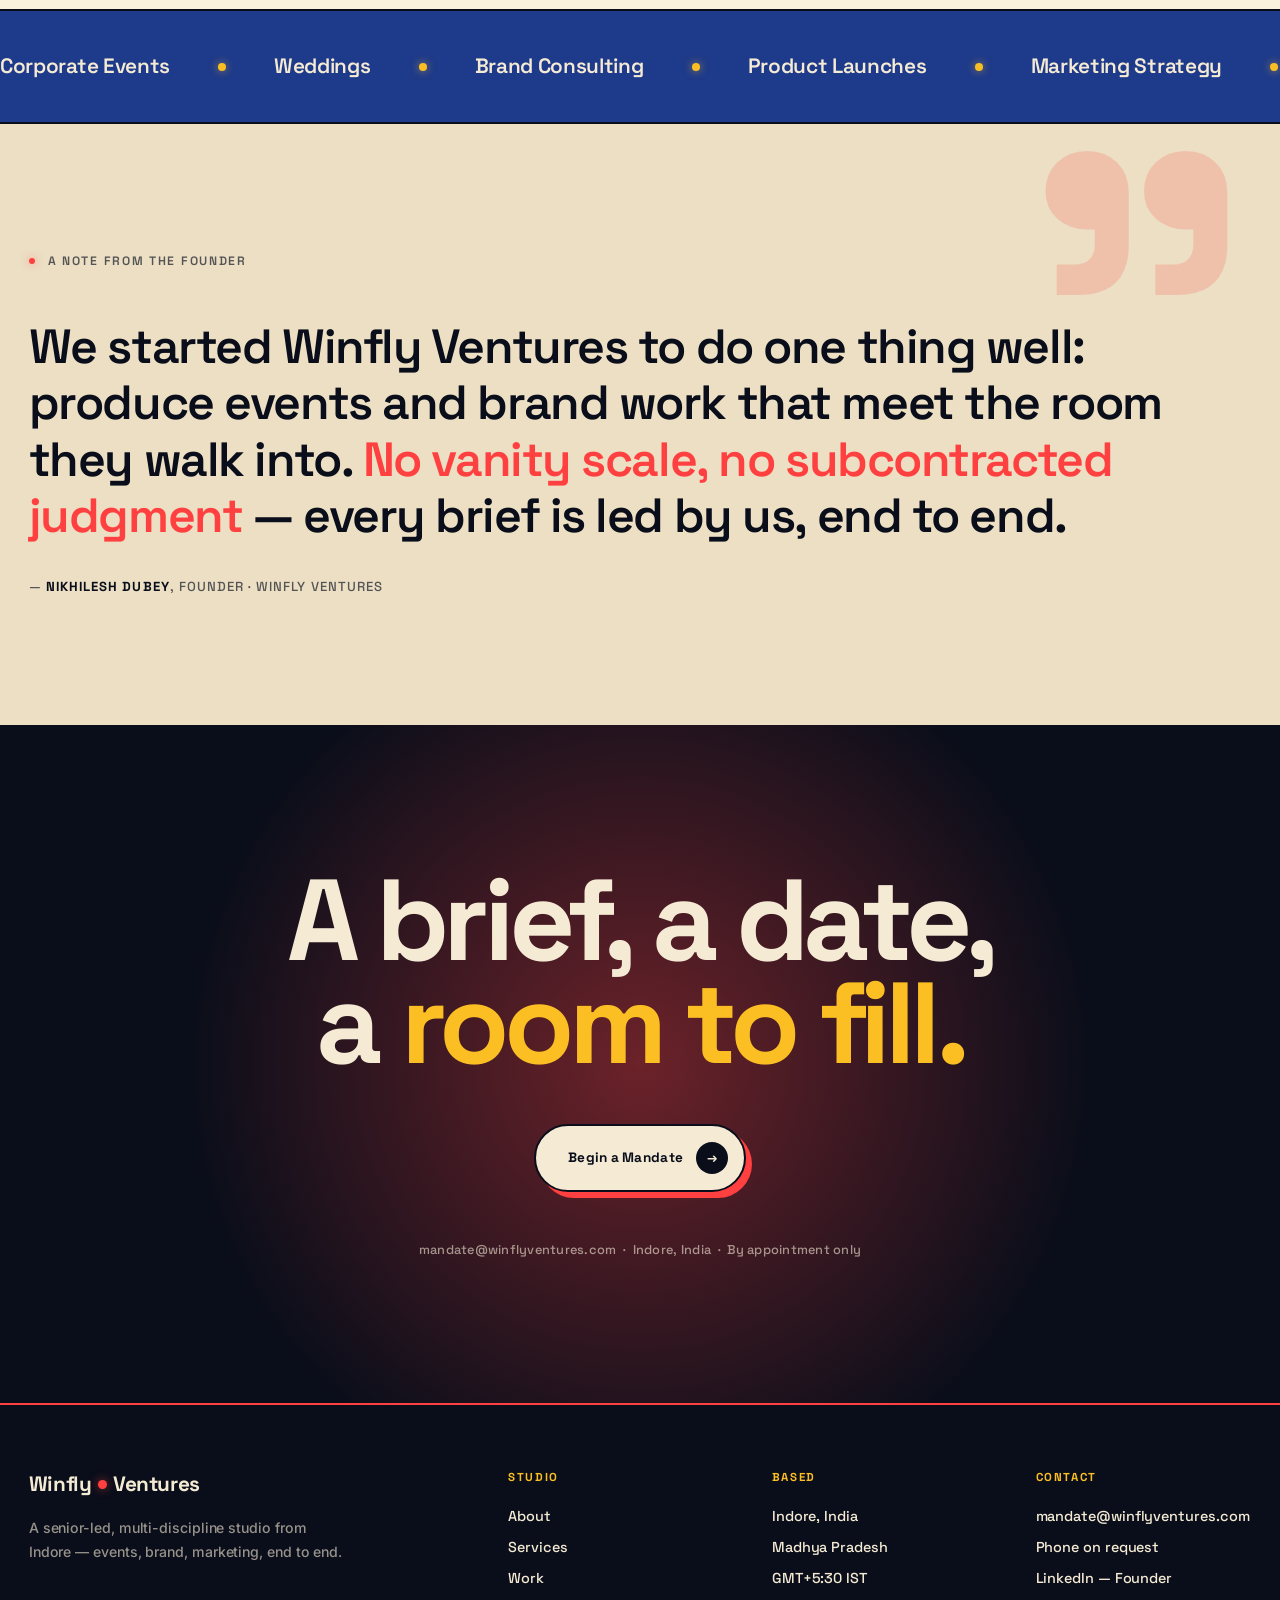
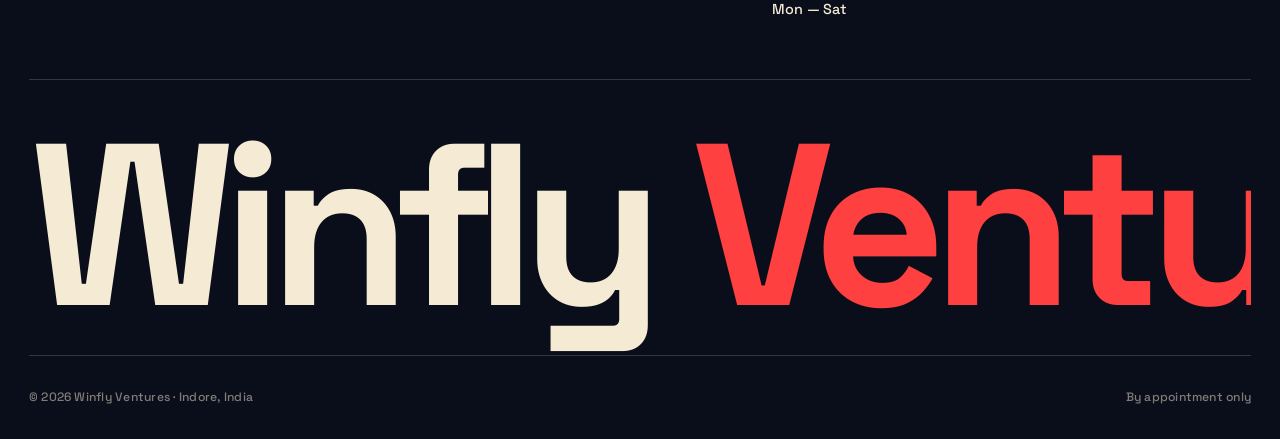
==== commit 37e16de3: "Remove all fabricated claims (G20/ISRO/Tata/Reliance/MEA testimonial/inflated stats/2009/Mumbai phon" ====
--- a/index.html
+++ b/index.html
@@ -57,7 +57,7 @@
   <div class="hero-glow"></div>
 
   <!-- Funky rotating sticker -->
-  <div class="sticker">Est<br>2009<br>Indore</div>
+  <div class="sticker">Indore<br>·<br>India</div>
 
   <div class="hero-mark">
     <svg viewBox="0 0 400 300" class="igloo-scene" aria-hidden="true">
@@ -150,19 +150,19 @@
   <div class="hero-meta">
     <div>
       <span>Discipline</span>
-      <strong>Event Production</strong>
+      <strong>Events &amp; Brand</strong>
     </div>
     <div>
       <span>Based</span>
-      <strong>Indore</strong>
-    </div>
-    <div>
-      <span>Est.</span>
-      <strong>2009</strong>
-    </div>
-    <div>
-      <span>Selected</span>
-      <strong>G20 · ISRO</strong>
+      <strong>Indore, India</strong>
+    </div>
+    <div>
+      <span>Principal</span>
+      <strong>Nikhilesh Dubey</strong>
+    </div>
+    <div>
+      <span>Practice</span>
+      <strong>End-to-end</strong>
     </div>
   </div>
 </section>
@@ -170,16 +170,14 @@
 <!-- Live ticker -->
 <div class="ticker">
   <div class="ticker-track">
-    <span><i class="t-dot"></i> Now producing — Q3 2026</span>
     <span><i class="t-dot"></i> Live from Indore · GMT+5:30</span>
     <span><i class="t-dot"></i> Accepting 2026 briefs</span>
-    <span><i class="t-dot"></i> 17 yrs · 800+ events · 14 heads of state</span>
     <span><i class="t-dot"></i> Senior-led · By appointment only</span>
-    <span><i class="t-dot"></i> Now producing — Q3 2026</span>
+    <span><i class="t-dot"></i> Events · Brand · Marketing · Digital</span>
     <span><i class="t-dot"></i> Live from Indore · GMT+5:30</span>
     <span><i class="t-dot"></i> Accepting 2026 briefs</span>
-    <span><i class="t-dot"></i> 17 yrs · 800+ events · 14 heads of state</span>
     <span><i class="t-dot"></i> Senior-led · By appointment only</span>
+    <span><i class="t-dot"></i> Events · Brand · Marketing · Digital</span>
   </div>
 </div>
 
@@ -206,7 +204,7 @@
 <!-- Manifesto -->
 <section class="manifesto" id="studio">
   <div class="label reveal">A studio, not an agency</div>
-  <h2 class="reveal">India's <span class="underline">most consequential gatherings.</span> One standard: <span class="accent">flawless execution.</span></h2>
+  <h2 class="reveal">A <span class="underline">multi-discipline studio</span> from Indore — events, brand, marketing — produced on a <span class="accent">single standard: flawless execution.</span></h2>
 </section>
 
 <!-- Capabilities -->
@@ -215,32 +213,32 @@
   <div class="cap-grid">
     <a href="#contact" class="cap reveal">
       <div class="cap-num">01</div>
-      <h3>Government<br>& State</h3>
+      <h3>Corporate<br>Events</h3>
       <div class="cap-arrow">→</div>
     </a>
     <a href="#contact" class="cap reveal">
       <div class="cap-num">02</div>
-      <h3>Corporate<br>& Investor</h3>
+      <h3>Wedding<br>Production</h3>
       <div class="cap-arrow">→</div>
     </a>
     <a href="#contact" class="cap reveal">
       <div class="cap-num">03</div>
-      <h3>Diplomatic<br>& Embassy</h3>
+      <h3>Brand<br>Consulting</h3>
       <div class="cap-arrow">→</div>
     </a>
     <a href="#contact" class="cap reveal">
       <div class="cap-num">04</div>
-      <h3>Conferences<br>& Conclaves</h3>
+      <h3>Product<br>Launches</h3>
       <div class="cap-arrow">→</div>
     </a>
     <a href="#contact" class="cap reveal">
       <div class="cap-num">05</div>
-      <h3>Product<br>& Launches</h3>
+      <h3>Marketing<br>Strategy</h3>
       <div class="cap-arrow">→</div>
     </a>
     <a href="#contact" class="cap reveal">
       <div class="cap-num">06</div>
-      <h3>PSU<br>& Defence</h3>
+      <h3>Digital<br>Marketing</h3>
       <div class="cap-arrow">→</div>
     </a>
   </div>
@@ -248,98 +246,98 @@
 
 <!-- Work strip -->
 <div class="work-section" id="work">
-  <div class="label reveal">Selected Work · 2019 — 2025</div>
+  <div class="label reveal">Selected Work</div>
   <div class="work-head reveal">
-    <h2>Some rooms<br>we are <span class="accent">permitted</span> to name.</h2>
-    <div class="work-hint"><span class="dot"></span>Drag · Scroll · 08 Mandates</div>
+    <h2>Briefs we have <span class="accent">produced</span> from Indore.</h2>
+    <div class="work-hint"><span class="dot"></span>Case studies on request</div>
   </div>
   <div class="work-strip">
-    <a href="#" class="work-card" data-cursor="View">
+    <a href="#contact" class="work-card">
       <div class="work-img img-1"></div>
       <div class="work-info">
-        <span class="work-tag">Government</span>
-        <h3>The Bharat Investment Summit</h3>
-        <span>Ministry of Finance · 2024 · 2,400 Delegates</span>
-      </div>
-    </a>
-    <a href="#" class="work-card" data-cursor="View">
+        <span class="work-tag">Corporate</span>
+        <h3>Annual offsite &amp; conference</h3>
+        <span>Indore · Details on request</span>
+      </div>
+    </a>
+    <a href="#contact" class="work-card">
       <div class="work-img img-2"></div>
       <div class="work-info">
-        <span class="work-tag">Diplomatic</span>
-        <h3>G20 Sherpa Track</h3>
-        <span>New Delhi · 2023 · 19 Delegations</span>
-      </div>
-    </a>
-    <a href="#" class="work-card" data-cursor="View">
+        <span class="work-tag">Wedding</span>
+        <h3>Multi-day wedding production</h3>
+        <span>Madhya Pradesh · Closed brief</span>
+      </div>
+    </a>
+    <a href="#contact" class="work-card">
+      <div class="work-img img-3"></div>
+      <div class="work-info">
+        <span class="work-tag">Launch</span>
+        <h3>Product reveal &amp; press day</h3>
+        <span>Indore · Available on NDA</span>
+      </div>
+    </a>
+    <a href="#contact" class="work-card">
+      <div class="work-img img-4"></div>
+      <div class="work-info">
+        <span class="work-tag">Brand</span>
+        <h3>Brand identity &amp; rollout</h3>
+        <span>Multi-city · Details on request</span>
+      </div>
+    </a>
+    <a href="#contact" class="work-card">
       <div class="work-img img-5"></div>
       <div class="work-info">
         <span class="work-tag">Corporate</span>
-        <h3>Reliance Annual General Meeting</h3>
-        <span>Jio World Centre · 2024 · 11M Concurrent</span>
-      </div>
-    </a>
-    <a href="#" class="work-card" data-cursor="View">
-      <div class="work-img img-3"></div>
-      <div class="work-info">
-        <span class="work-tag">Government</span>
-        <h3>Chandrayaan Reception</h3>
-        <span>Rashtrapati Bhavan · 2023</span>
-      </div>
-    </a>
-    <a href="#" class="work-card" data-cursor="View">
-      <div class="work-img img-4"></div>
-      <div class="work-info">
-        <span class="work-tag">Launch</span>
-        <h3>Mahindra BE.6 Reveal</h3>
-        <span>Yelahanka Air Base · 2024</span>
-      </div>
-    </a>
-    <a href="#" class="work-card" data-cursor="View">
+        <h3>Founders' day &amp; awards night</h3>
+        <span>Indore · Closed brief</span>
+      </div>
+    </a>
+    <a href="#contact" class="work-card">
       <div class="work-img img-6"></div>
       <div class="work-info">
-        <span class="work-tag">Corporate</span>
-        <h3>Tata Centennial Gala</h3>
-        <span>Bombay House · 2023</span>
-      </div>
-    </a>
-    <a href="#" class="work-card" data-cursor="View">
+        <span class="work-tag">Marketing</span>
+        <h3>Integrated campaign</h3>
+        <span>Multi-channel · Available on NDA</span>
+      </div>
+    </a>
+    <a href="#contact" class="work-card">
       <div class="work-img img-7"></div>
       <div class="work-info">
-        <span class="work-tag">Conference</span>
-        <h3>India Energy Week</h3>
-        <span>Goa · 2024 · 16,000 Delegates</span>
-      </div>
-    </a>
-    <a href="#" class="work-card" data-cursor="View">
+        <span class="work-tag">Activation</span>
+        <h3>Retail &amp; mall activation</h3>
+        <span>Madhya Pradesh · Details on request</span>
+      </div>
+    </a>
+    <a href="#contact" class="work-card">
       <div class="work-img img-8"></div>
       <div class="work-info">
-        <span class="work-tag">Government</span>
-        <h3>BSE @ 150</h3>
-        <span>NSE Hall · 2024</span>
-      </div>
-    </a>
-  </div>
-</div>
-
-<!-- Stats — orange punch -->
+        <span class="work-tag">Digital</span>
+        <h3>Digital launch campaign</h3>
+        <span>Online · Closed brief</span>
+      </div>
+    </a>
+  </div>
+</div>
+
+<!-- Stats — pillars -->
 <div class="stats-section">
-  <div class="label">By the numbers</div>
+  <div class="label">How we work</div>
   <div class="stats">
     <div class="stat">
-      <div class="stat-num" data-target="17" data-suffix="+">0</div>
-      <div class="stat-label">Years Operating</div>
+      <div class="stat-pillar">Senior-led</div>
+      <div class="stat-label">Partner on every brief</div>
     </div>
     <div class="stat">
-      <div class="stat-num" data-target="800" data-suffix="+">0</div>
-      <div class="stat-label">Events Delivered</div>
+      <div class="stat-pillar">End-to-end</div>
+      <div class="stat-label">Strategy through show day</div>
     </div>
     <div class="stat">
-      <div class="stat-num" data-target="42" data-suffix="">0</div>
-      <div class="stat-label">Cities Operated</div>
+      <div class="stat-pillar">Indore-based</div>
+      <div class="stat-label">Producing pan-India</div>
     </div>
     <div class="stat">
-      <div class="stat-num" data-target="14" data-suffix="">0</div>
-      <div class="stat-label">Heads of State Hosted</div>
+      <div class="stat-pillar">By appointment</div>
+      <div class="stat-label">Selective calendar</div>
     </div>
   </div>
 </div>
@@ -376,35 +374,35 @@
   </div>
 </section>
 
-<!-- Clients marquee -->
+<!-- What we do — categories marquee -->
 <div class="clients">
   <div class="clients-track">
-    <span class="client">Ministry of External Affairs</span><span class="client-dot"></span>
-    <span class="client">Tata Sons</span><span class="client-dot"></span>
-    <span class="client">Reliance Industries</span><span class="client-dot"></span>
-    <span class="client">NITI Aayog</span><span class="client-dot"></span>
-    <span class="client">ISRO</span><span class="client-dot"></span>
-    <span class="client">Bombay Stock Exchange</span><span class="client-dot"></span>
-    <span class="client">HDFC Bank</span><span class="client-dot"></span>
-    <span class="client">Embassy of France</span><span class="client-dot"></span>
-    <span class="client">Mahindra Group</span><span class="client-dot"></span>
-    <span class="client">Adani Group</span><span class="client-dot"></span>
-    <span class="client">DRDO</span><span class="client-dot"></span>
-    <span class="client">Infosys</span><span class="client-dot"></span>
-    <span class="client">Ministry of External Affairs</span><span class="client-dot"></span>
-    <span class="client">Tata Sons</span><span class="client-dot"></span>
-    <span class="client">Reliance Industries</span><span class="client-dot"></span>
-    <span class="client">NITI Aayog</span><span class="client-dot"></span>
-    <span class="client">ISRO</span><span class="client-dot"></span>
-    <span class="client">Bombay Stock Exchange</span><span class="client-dot"></span>
-  </div>
-</div>
-
-<!-- Testimonial -->
+    <span class="client">Corporate Events</span><span class="client-dot"></span>
+    <span class="client">Weddings</span><span class="client-dot"></span>
+    <span class="client">Brand Consulting</span><span class="client-dot"></span>
+    <span class="client">Product Launches</span><span class="client-dot"></span>
+    <span class="client">Marketing Strategy</span><span class="client-dot"></span>
+    <span class="client">Digital Marketing</span><span class="client-dot"></span>
+    <span class="client">Activations</span><span class="client-dot"></span>
+    <span class="client">Conferences</span><span class="client-dot"></span>
+    <span class="client">Press Days</span><span class="client-dot"></span>
+    <span class="client">Corporate Events</span><span class="client-dot"></span>
+    <span class="client">Weddings</span><span class="client-dot"></span>
+    <span class="client">Brand Consulting</span><span class="client-dot"></span>
+    <span class="client">Product Launches</span><span class="client-dot"></span>
+    <span class="client">Marketing Strategy</span><span class="client-dot"></span>
+    <span class="client">Digital Marketing</span><span class="client-dot"></span>
+    <span class="client">Activations</span><span class="client-dot"></span>
+    <span class="client">Conferences</span><span class="client-dot"></span>
+    <span class="client">Press Days</span><span class="client-dot"></span>
+  </div>
+</div>
+
+<!-- Founder note -->
 <section class="testimonial">
-  <div class="label reveal">In their words</div>
-  <blockquote class="reveal">"They produced a state visit reception attended by three heads of government. The brief was complex, the timeline unforgiving, the protocol non-negotiable. Winfly Ventures treated every requirement <span class="accent">as a non-event.</span> That is the highest compliment we can give."</blockquote>
-  <cite class="reveal">— <strong>Joint Secretary</strong>, Ministry of External Affairs · Government of India</cite>
+  <div class="label reveal">A note from the founder</div>
+  <blockquote class="reveal">We started Winfly Ventures to do one thing well: produce events and brand work that meet the room they walk into. <span class="accent">No vanity scale, no subcontracted judgment</span> — every brief is led by us, end to end.</blockquote>
+  <cite class="reveal">— <strong>Nikhilesh Dubey</strong>, Founder · Winfly Ventures</cite>
 </section>
 
 <!-- CTA -->
@@ -414,7 +412,7 @@
     <span>Begin a Mandate</span>
     <span class="arrow">→</span>
   </a>
-  <div class="cta-meta reveal">mandate@winflyventures.com &nbsp;·&nbsp; +91 22 4000 0000 &nbsp;·&nbsp; By appointment only</div>
+  <div class="cta-meta reveal">mandate@winflyventures.com &nbsp;·&nbsp; Indore, India &nbsp;·&nbsp; By appointment only</div>
 </section>
 
 <!-- Footer -->
@@ -422,21 +420,21 @@
   <div class="footer-grid">
     <div>
       <div class="footer-tag">Winfly<span class="dot"></span>Ventures</div>
-      <p class="footer-blurb">A senior-led event production studio working with the Government of India and the country's largest private institutions.</p>
+      <p class="footer-blurb">A senior-led, multi-discipline studio from Indore — events, brand, marketing, end to end.</p>
     </div>
     <div>
       <h4>Studio</h4>
       <ul>
         <li><a href="#studio">About</a></li>
-        <li><a href="#capabilities">Capabilities</a></li>
+        <li><a href="#capabilities">Services</a></li>
         <li><a href="#work">Work</a></li>
       </ul>
     </div>
     <div>
-      <h4>Studio</h4>
+      <h4>Based</h4>
       <ul>
         <li>Indore, India</li>
-        <li>Madhya Pradesh 452001</li>
+        <li>Madhya Pradesh</li>
         <li>GMT+5:30 IST</li>
         <li>Mon — Sat</li>
       </ul>
@@ -445,9 +443,8 @@
       <h4>Contact</h4>
       <ul>
         <li><a href="mailto:mandate@winflyventures.com">mandate@winflyventures.com</a></li>
-        <li><a href="mailto:press@winflyventures.com">press@winflyventures.com</a></li>
-        <li>+91 22 4000 0000</li>
-        <li><a href="#">LinkedIn</a></li>
+        <li>Phone on request</li>
+        <li><a href="https://www.linkedin.com/in/nikhilesh-dubey-171b566/" target="_blank" rel="noopener">LinkedIn — Founder</a></li>
       </ul>
     </div>
   </div>
@@ -455,8 +452,8 @@
   <div class="footer-mark">Winfly <span class="accent">Ventures</span></div>
 
   <div class="footer-bottom">
-    <div>© 2026 Winfly Ventures Pvt. Ltd. · CIN: U74999MH2009PTC000000</div>
-    <div>Crafted in Mumbai</div>
+    <div>© 2026 Winfly Ventures · Indore, India</div>
+    <div>By appointment only</div>
   </div>
 </footer>
 
--- a/styles.css
+++ b/styles.css
@@ -901,7 +901,7 @@
 }
 .stat:hover { padding-left: 1rem; transform: translateY(-6px); }
 .stat:last-child { border-right: none; }
-.stat-num {
+.stat-num, .stat-pillar {
   font-family: 'Space Grotesk', sans-serif;
   font-weight: 700;
   font-size: clamp(2.8rem, 7vw, 6.5rem);
@@ -909,6 +909,7 @@
   letter-spacing: -.05em;
   color: var(--cream);
 }
+.stat-pillar { font-size: clamp(1.6rem, 3.5vw, 3.2rem); }
 .stat-num em { font-style: normal; color: var(--yellow); }
 .stat-label {
   font-family: 'Space Grotesk', sans-serif;
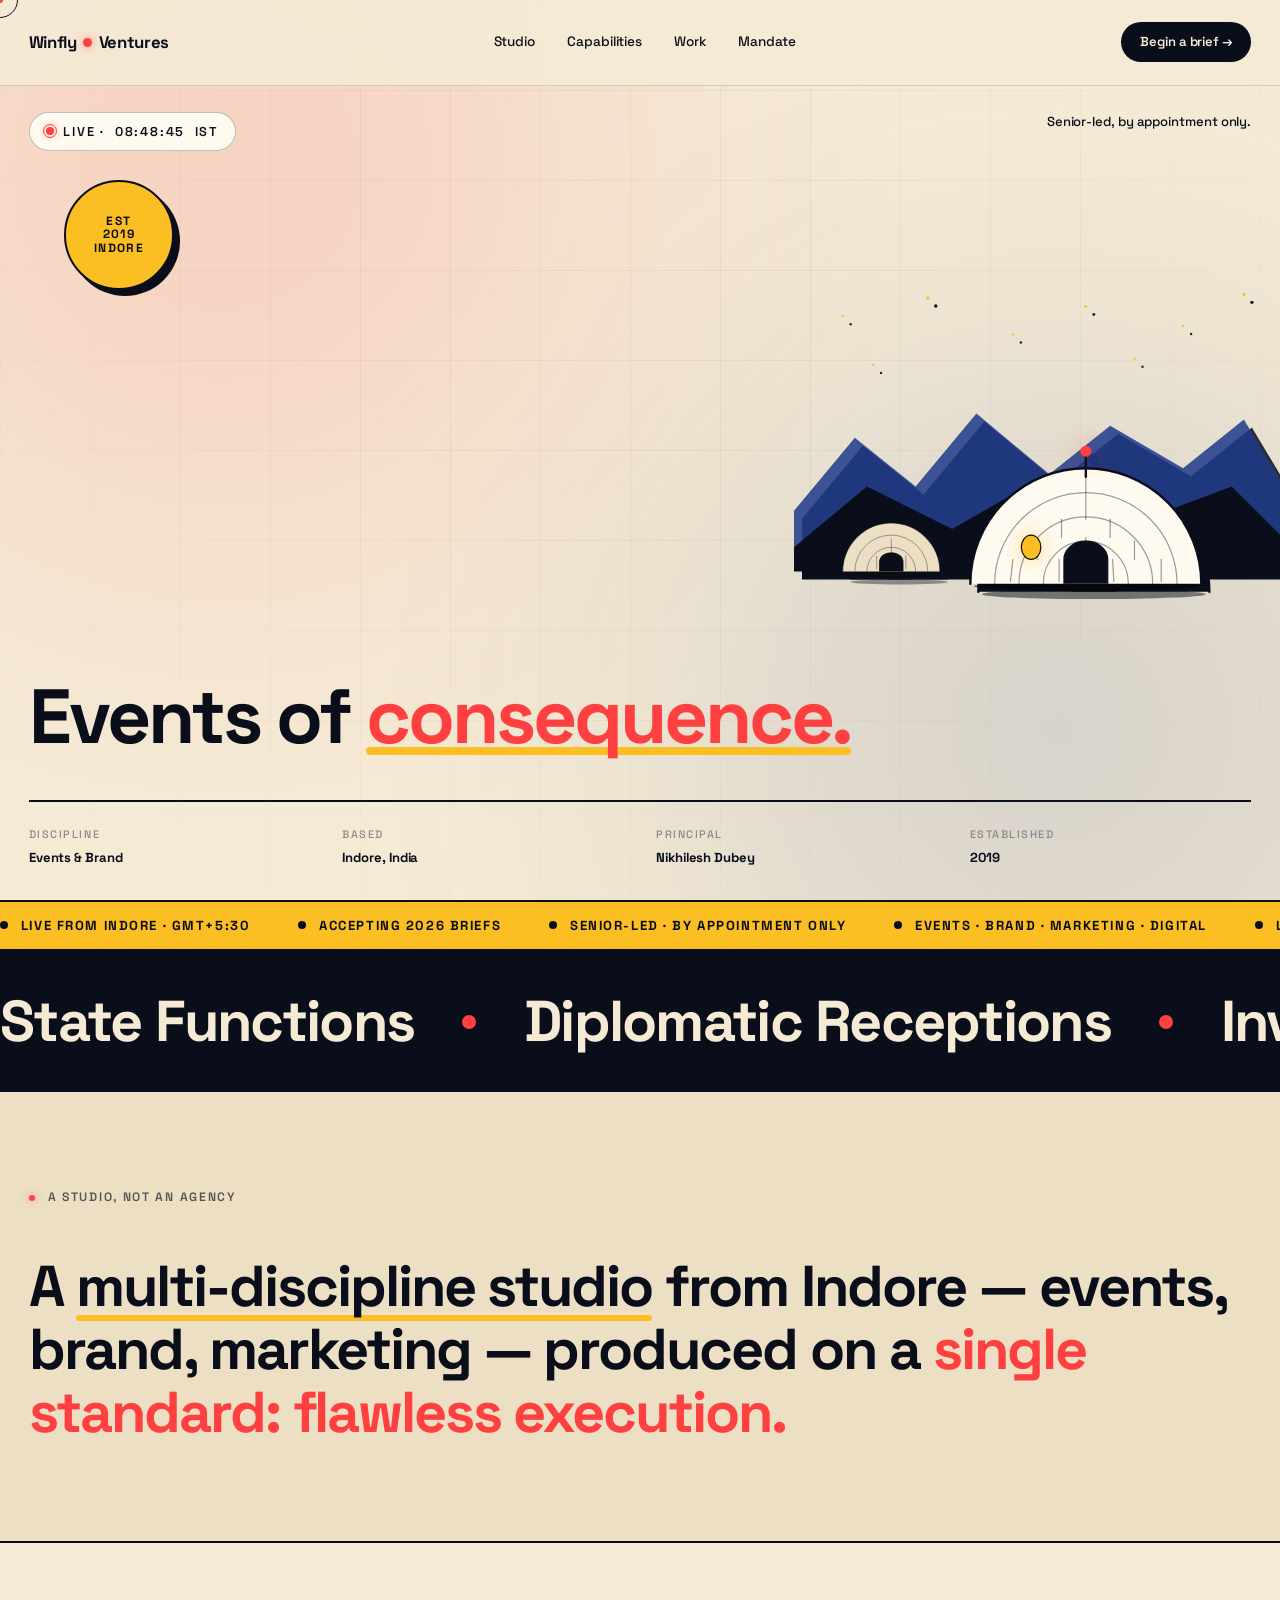
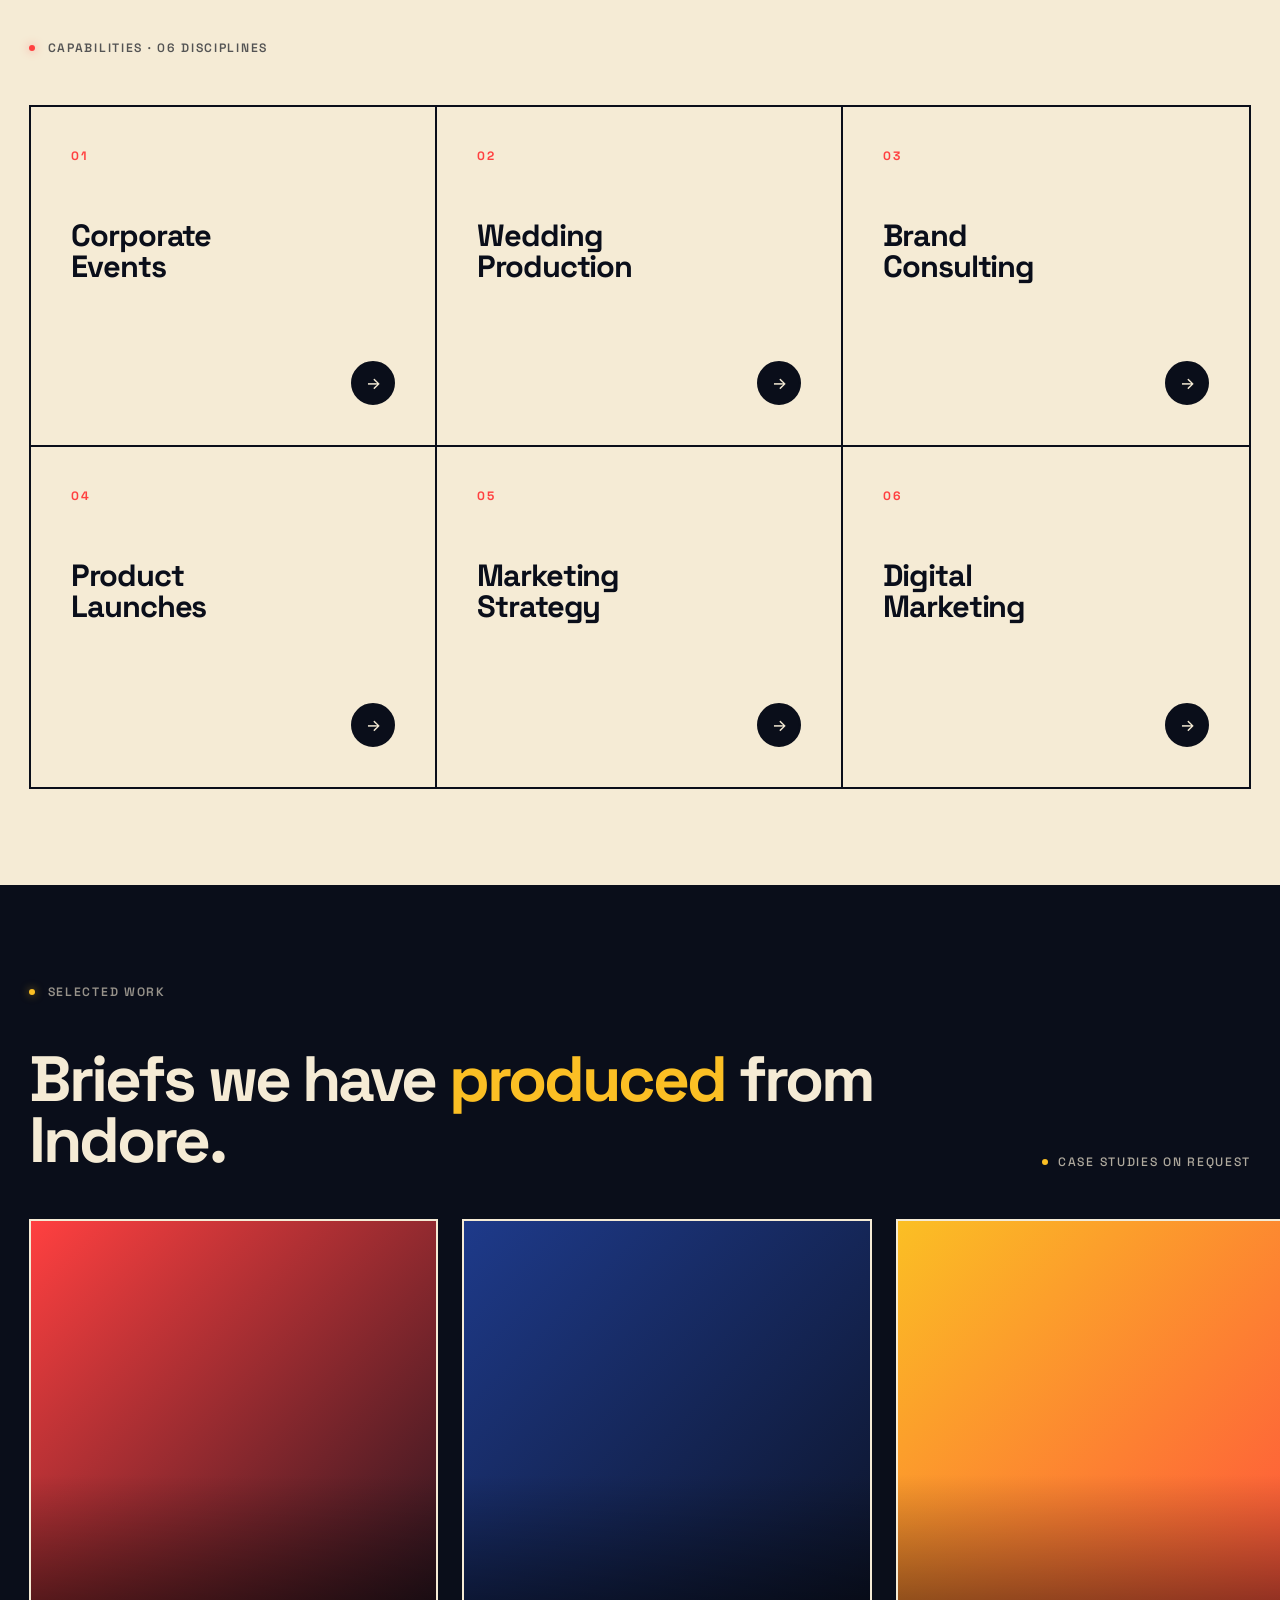
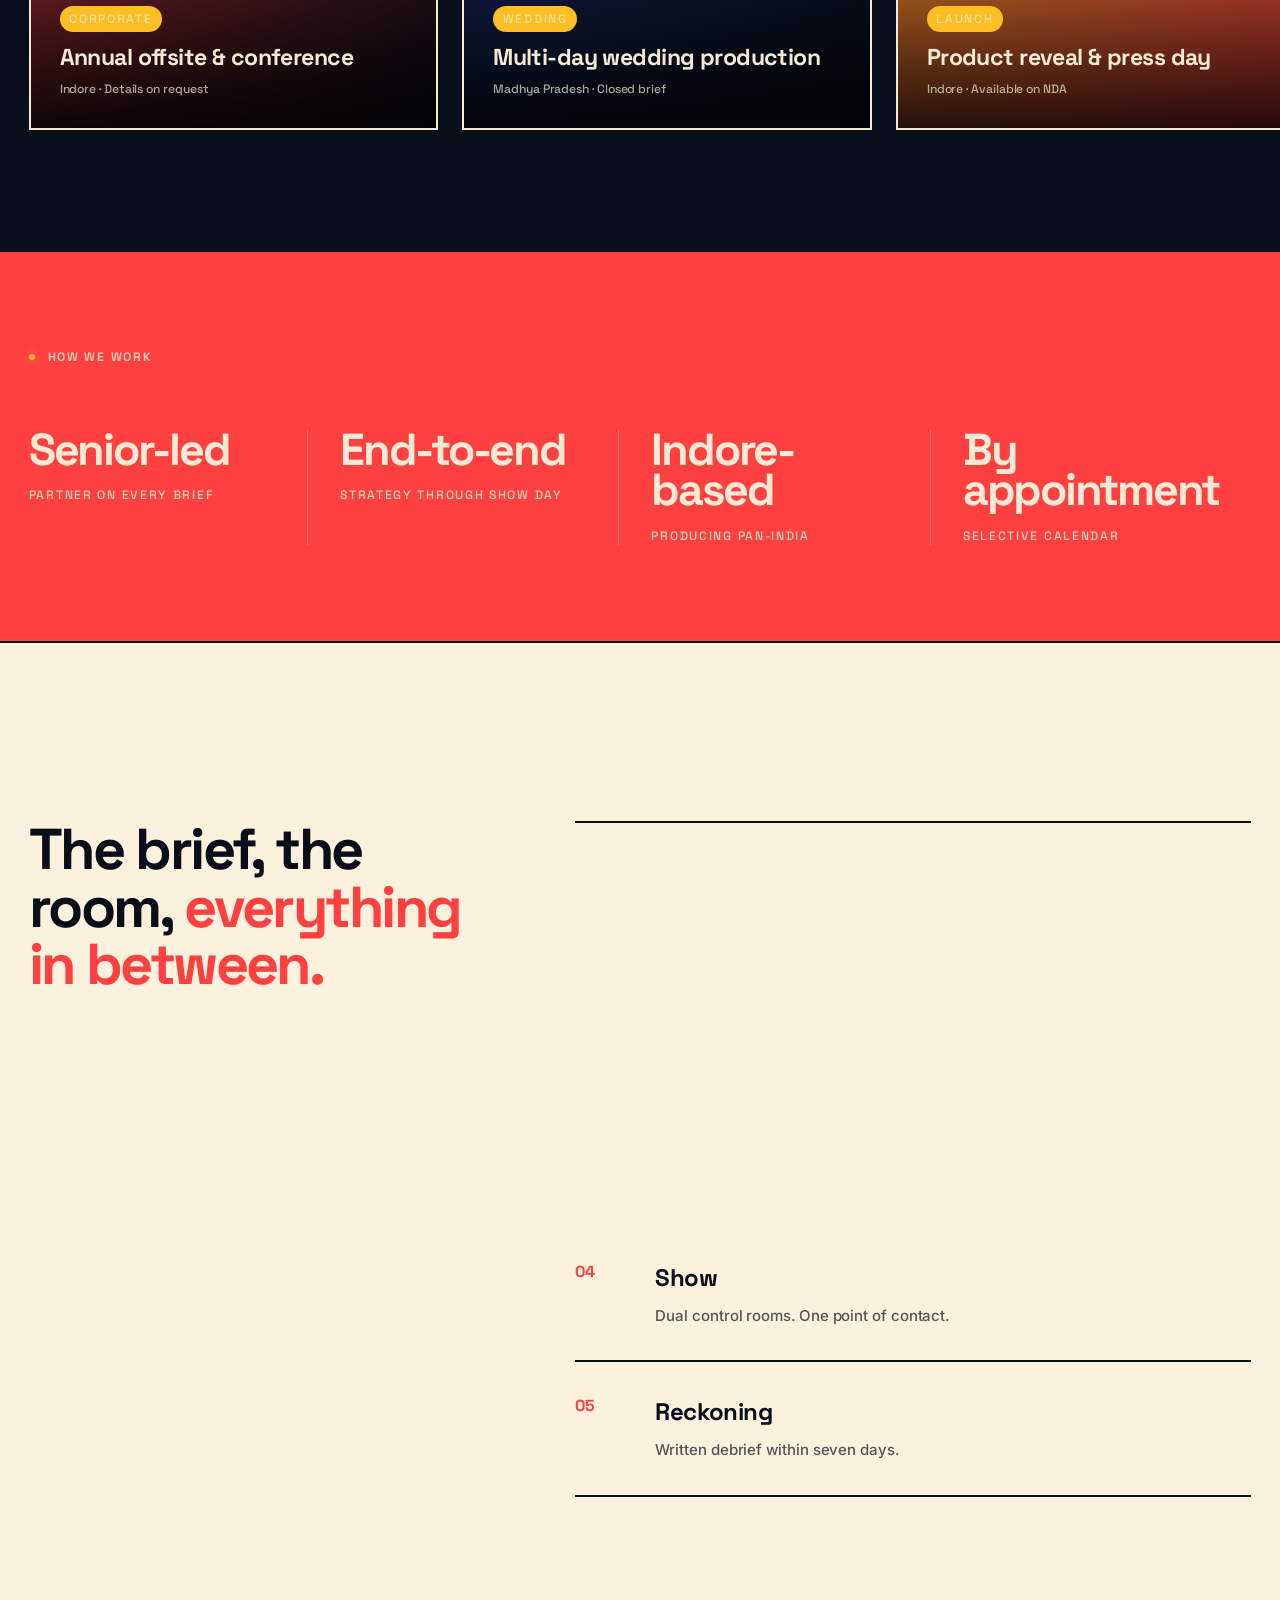
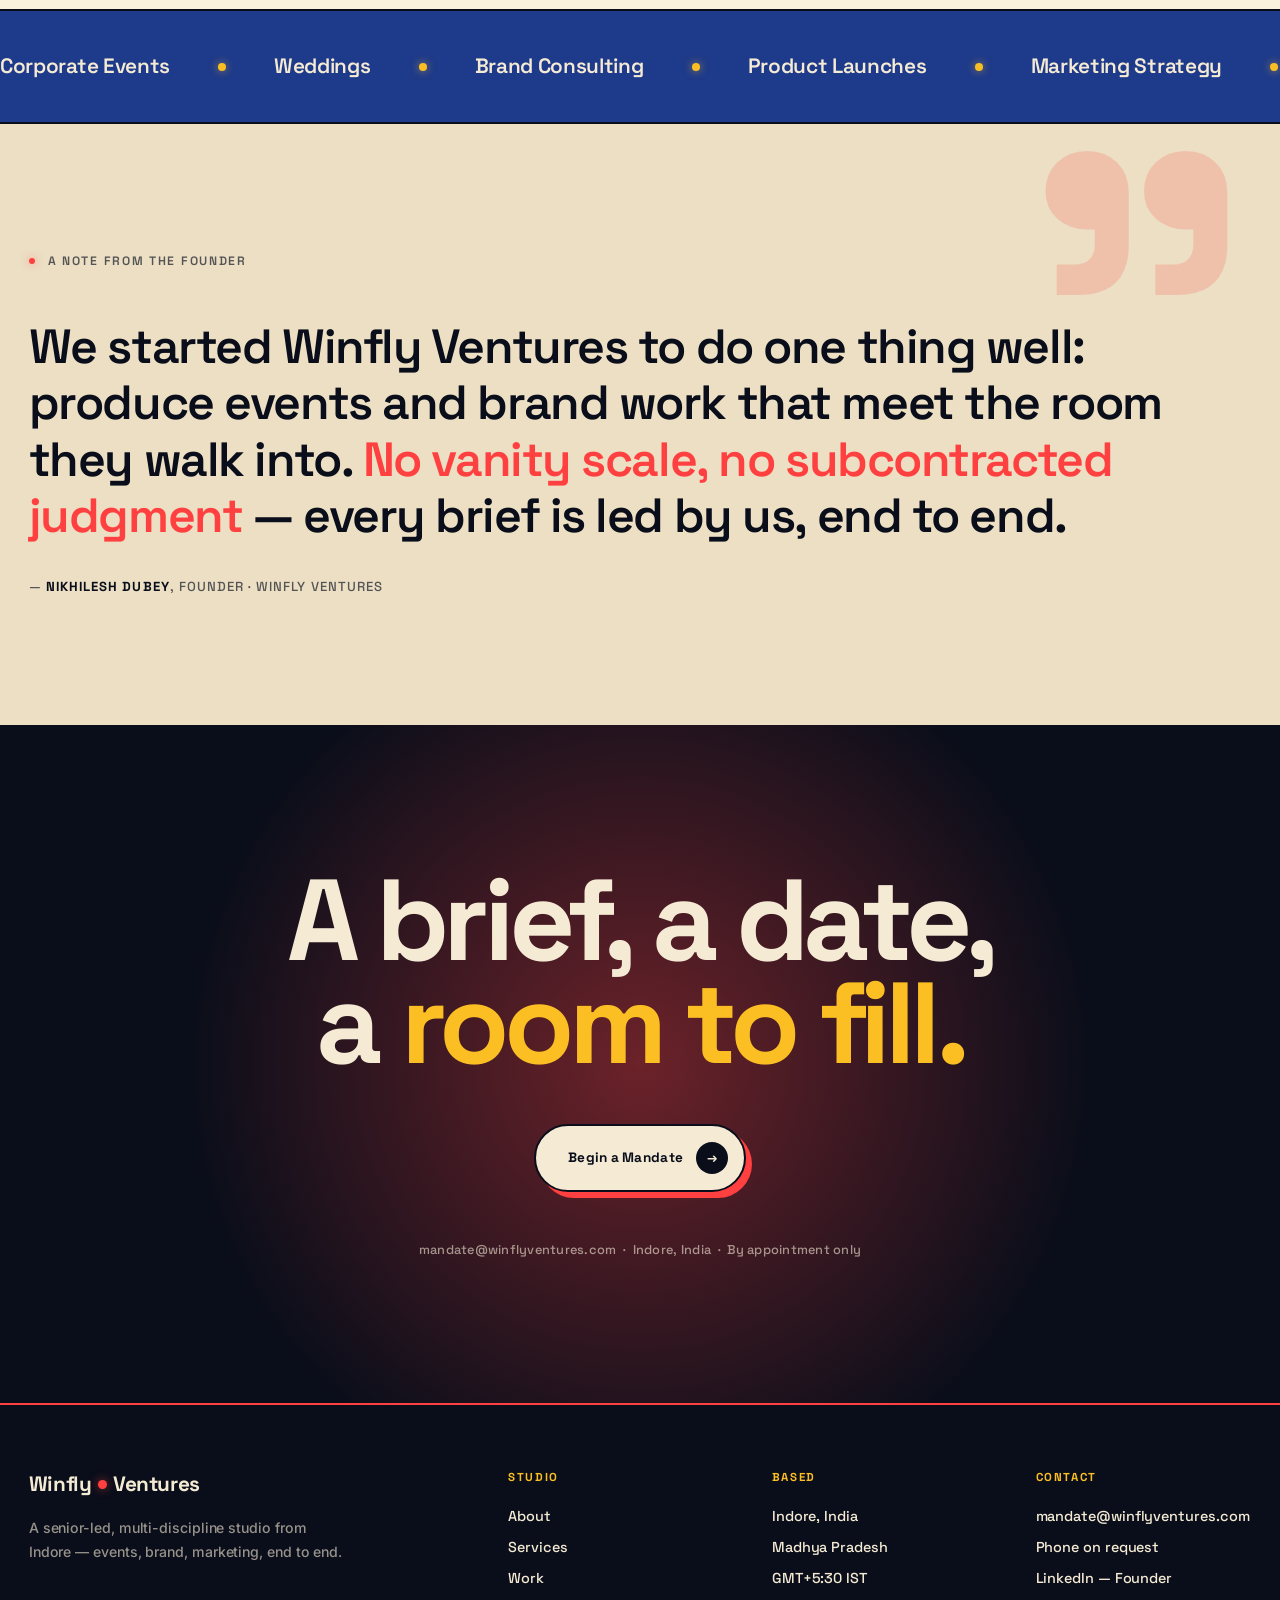
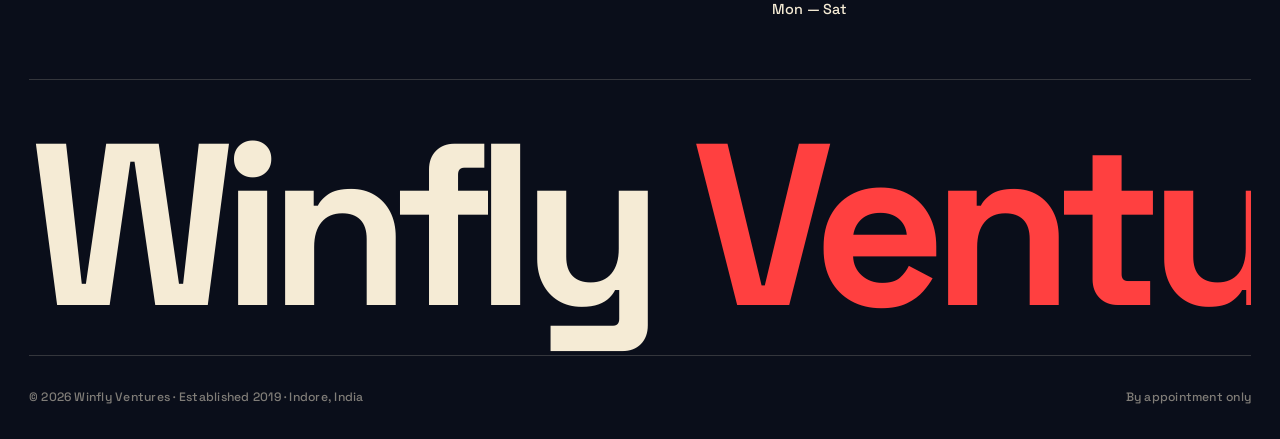
==== commit 145f2672: "Update founding year to real value: 2019 (hero meta + sticker + footer)" ====
--- a/index.html
+++ b/index.html
@@ -57,7 +57,7 @@
   <div class="hero-glow"></div>
 
   <!-- Funky rotating sticker -->
-  <div class="sticker">Indore<br>·<br>India</div>
+  <div class="sticker">Est<br>2019<br>Indore</div>
 
   <div class="hero-mark">
     <svg viewBox="0 0 400 300" class="igloo-scene" aria-hidden="true">
@@ -161,8 +161,8 @@
       <strong>Nikhilesh Dubey</strong>
     </div>
     <div>
-      <span>Practice</span>
-      <strong>End-to-end</strong>
+      <span>Established</span>
+      <strong>2019</strong>
     </div>
   </div>
 </section>
@@ -452,7 +452,7 @@
   <div class="footer-mark">Winfly <span class="accent">Ventures</span></div>
 
   <div class="footer-bottom">
-    <div>© 2026 Winfly Ventures · Indore, India</div>
+    <div>© 2026 Winfly Ventures · Established 2019 · Indore, India</div>
     <div>By appointment only</div>
   </div>
 </footer>
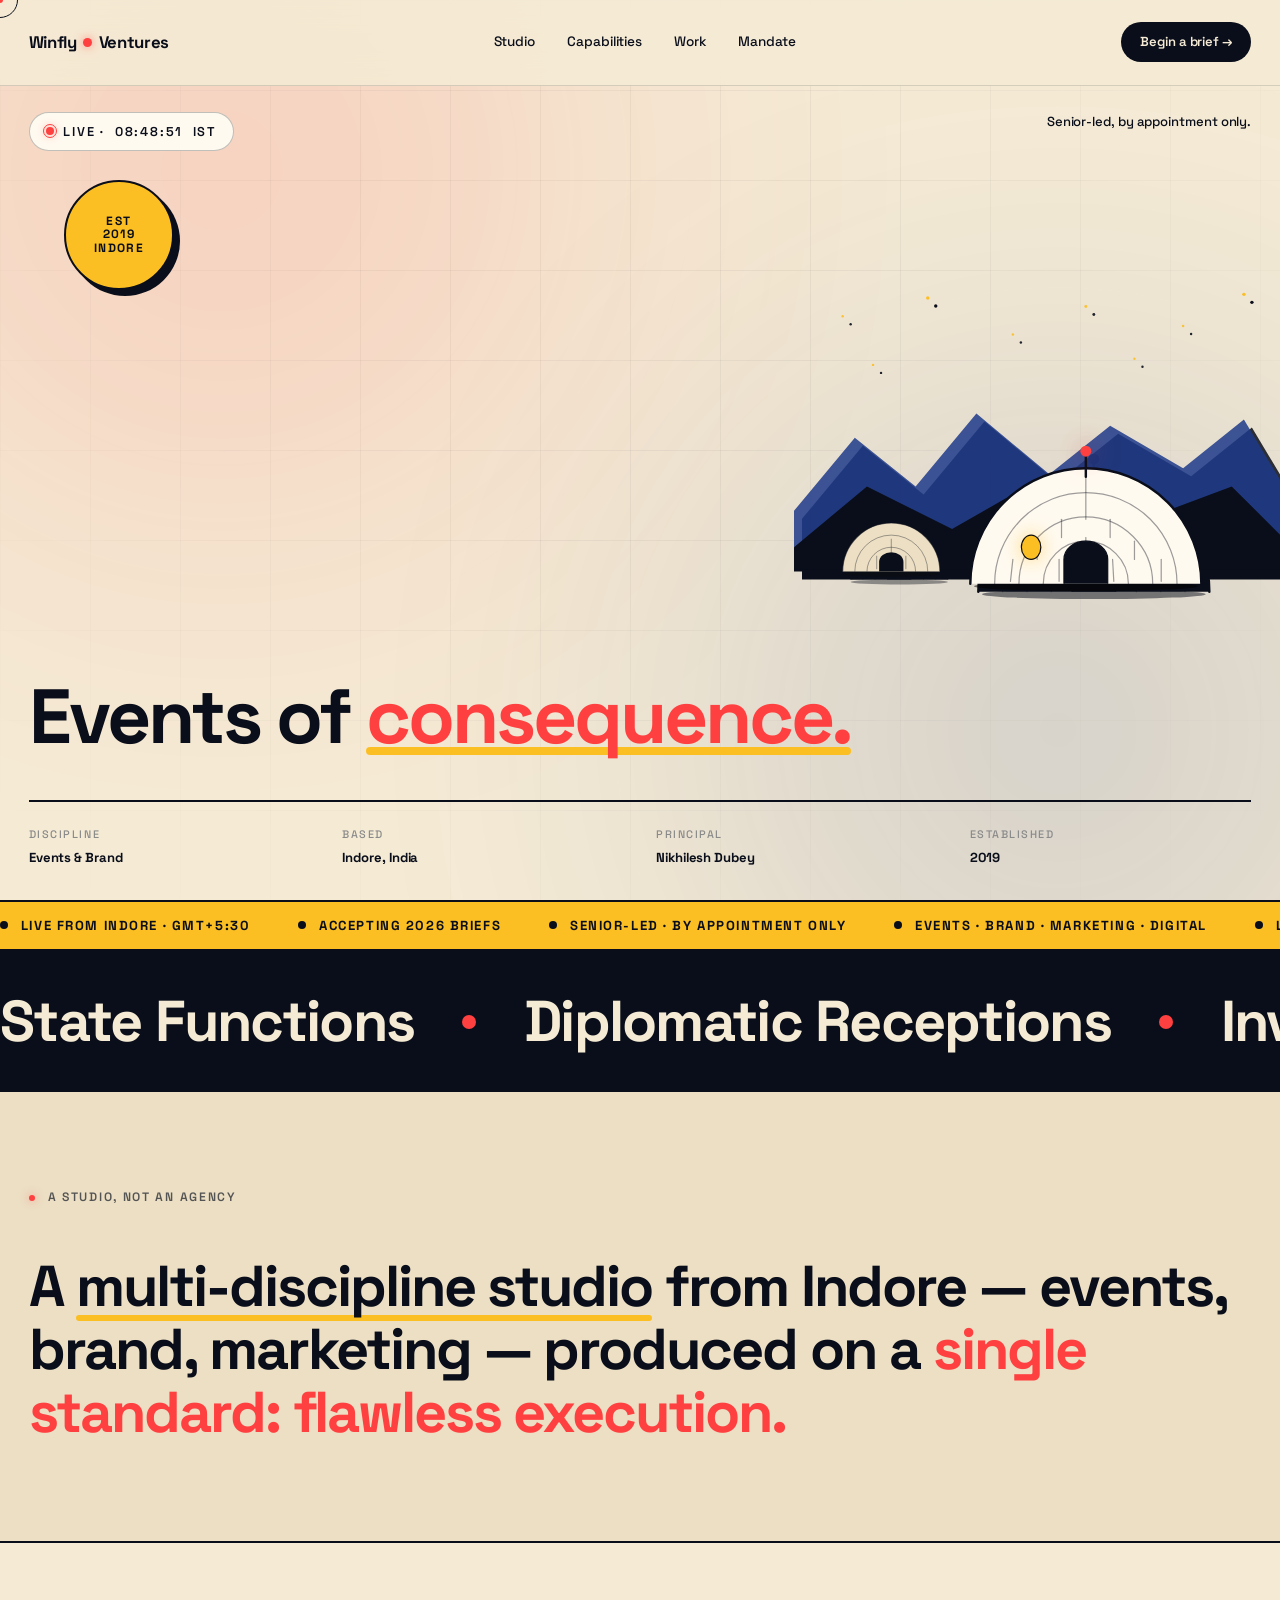
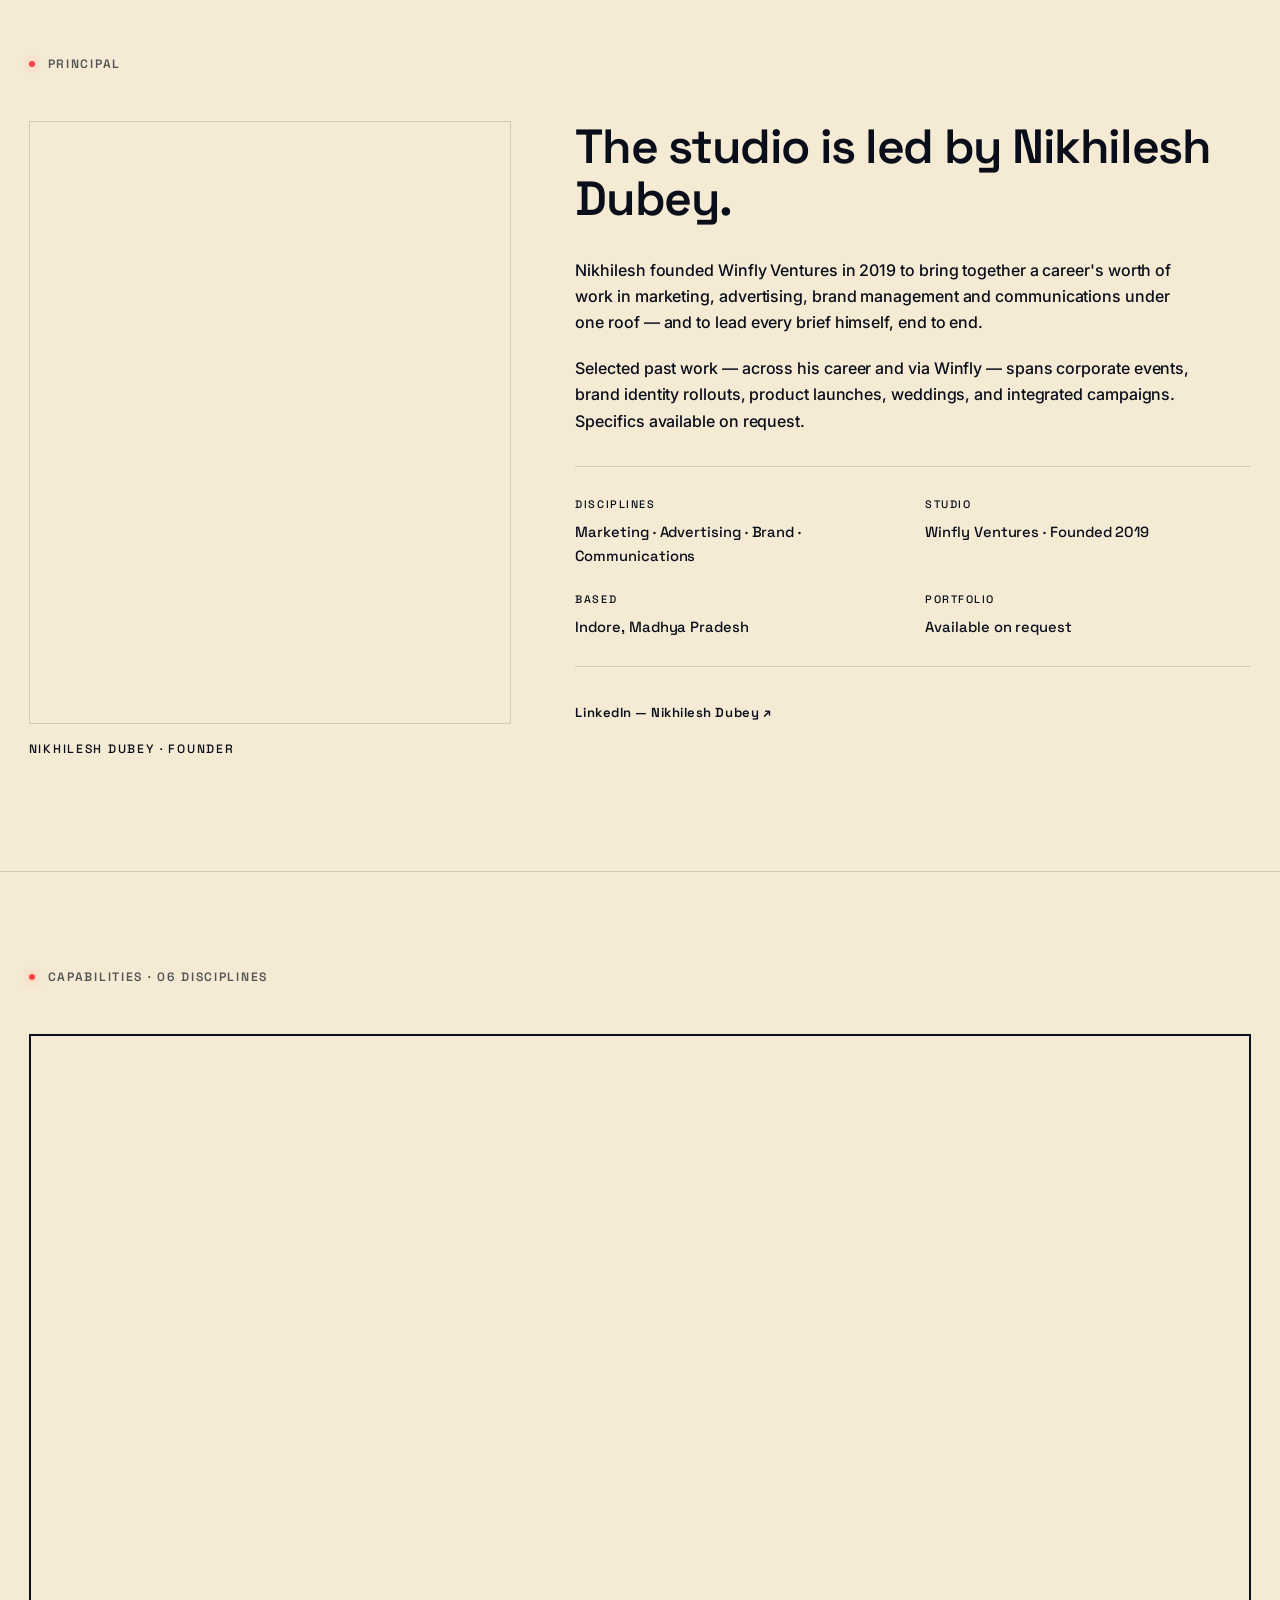
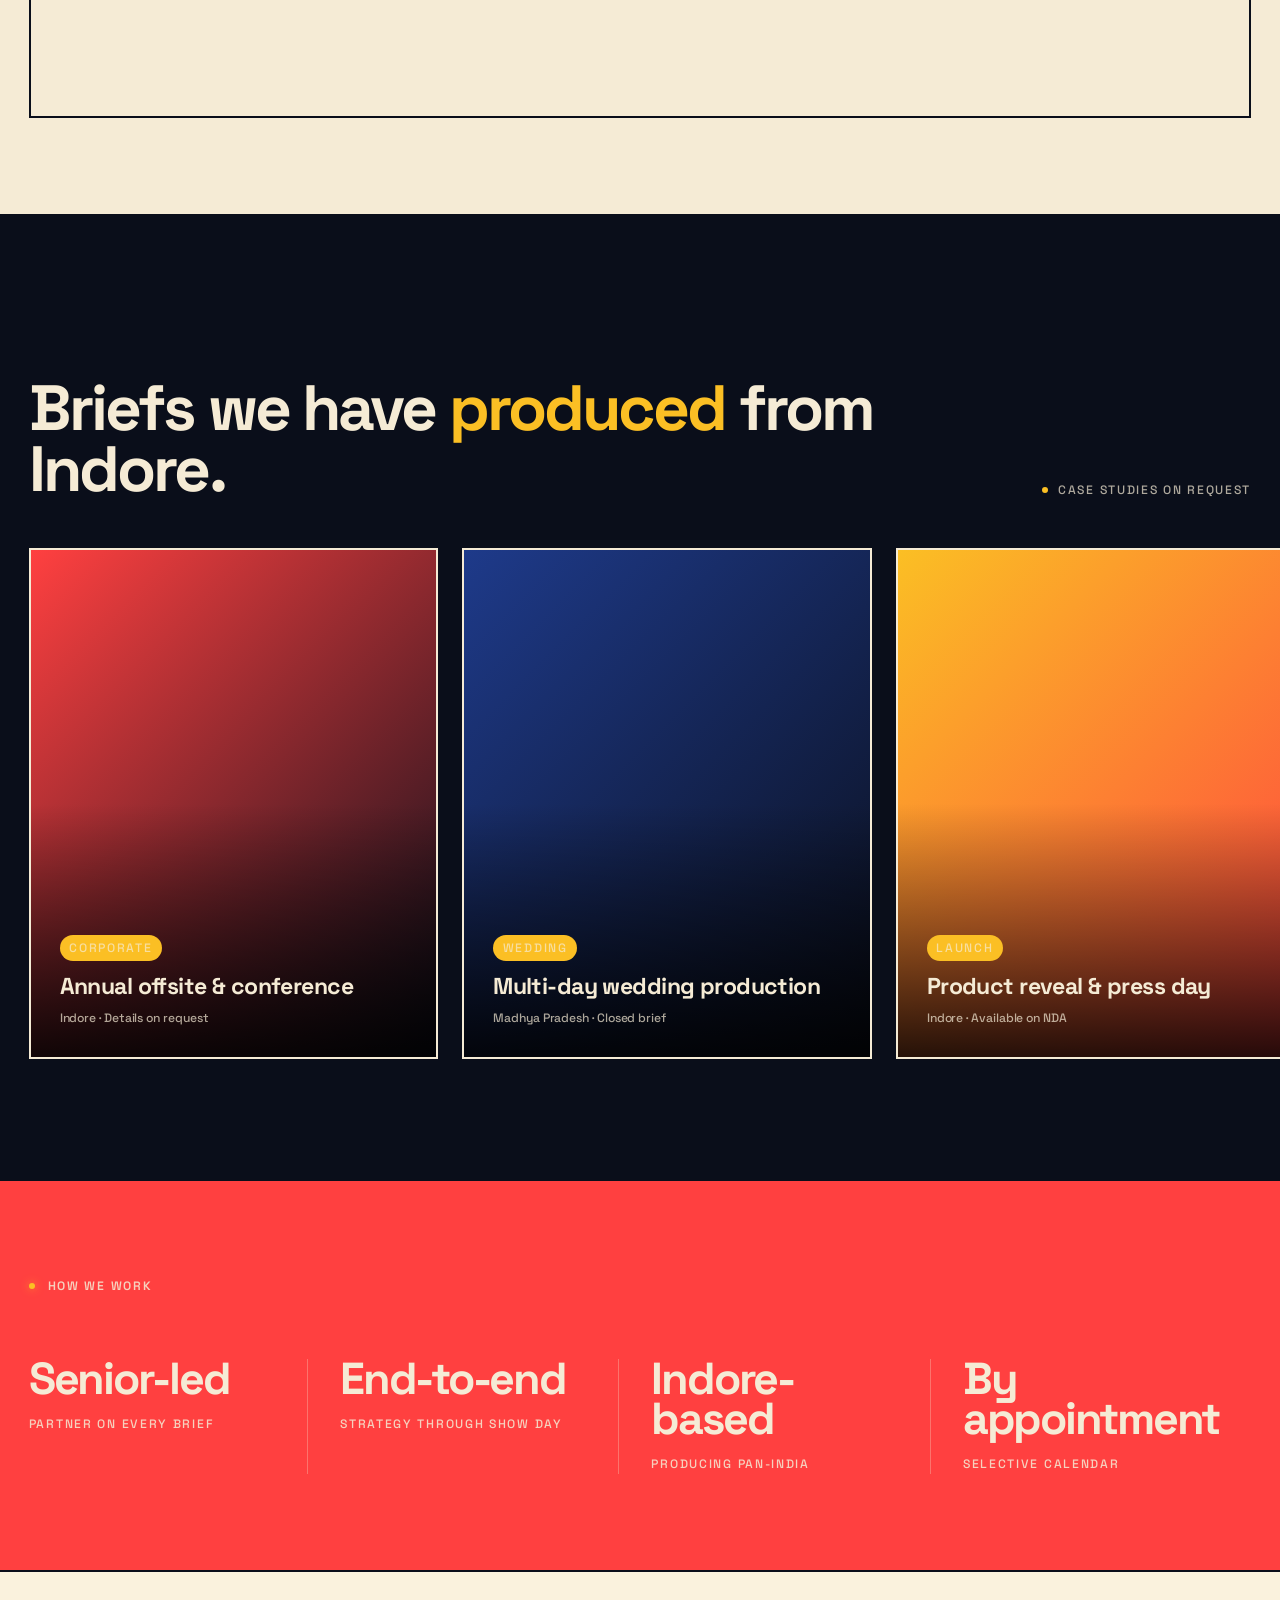
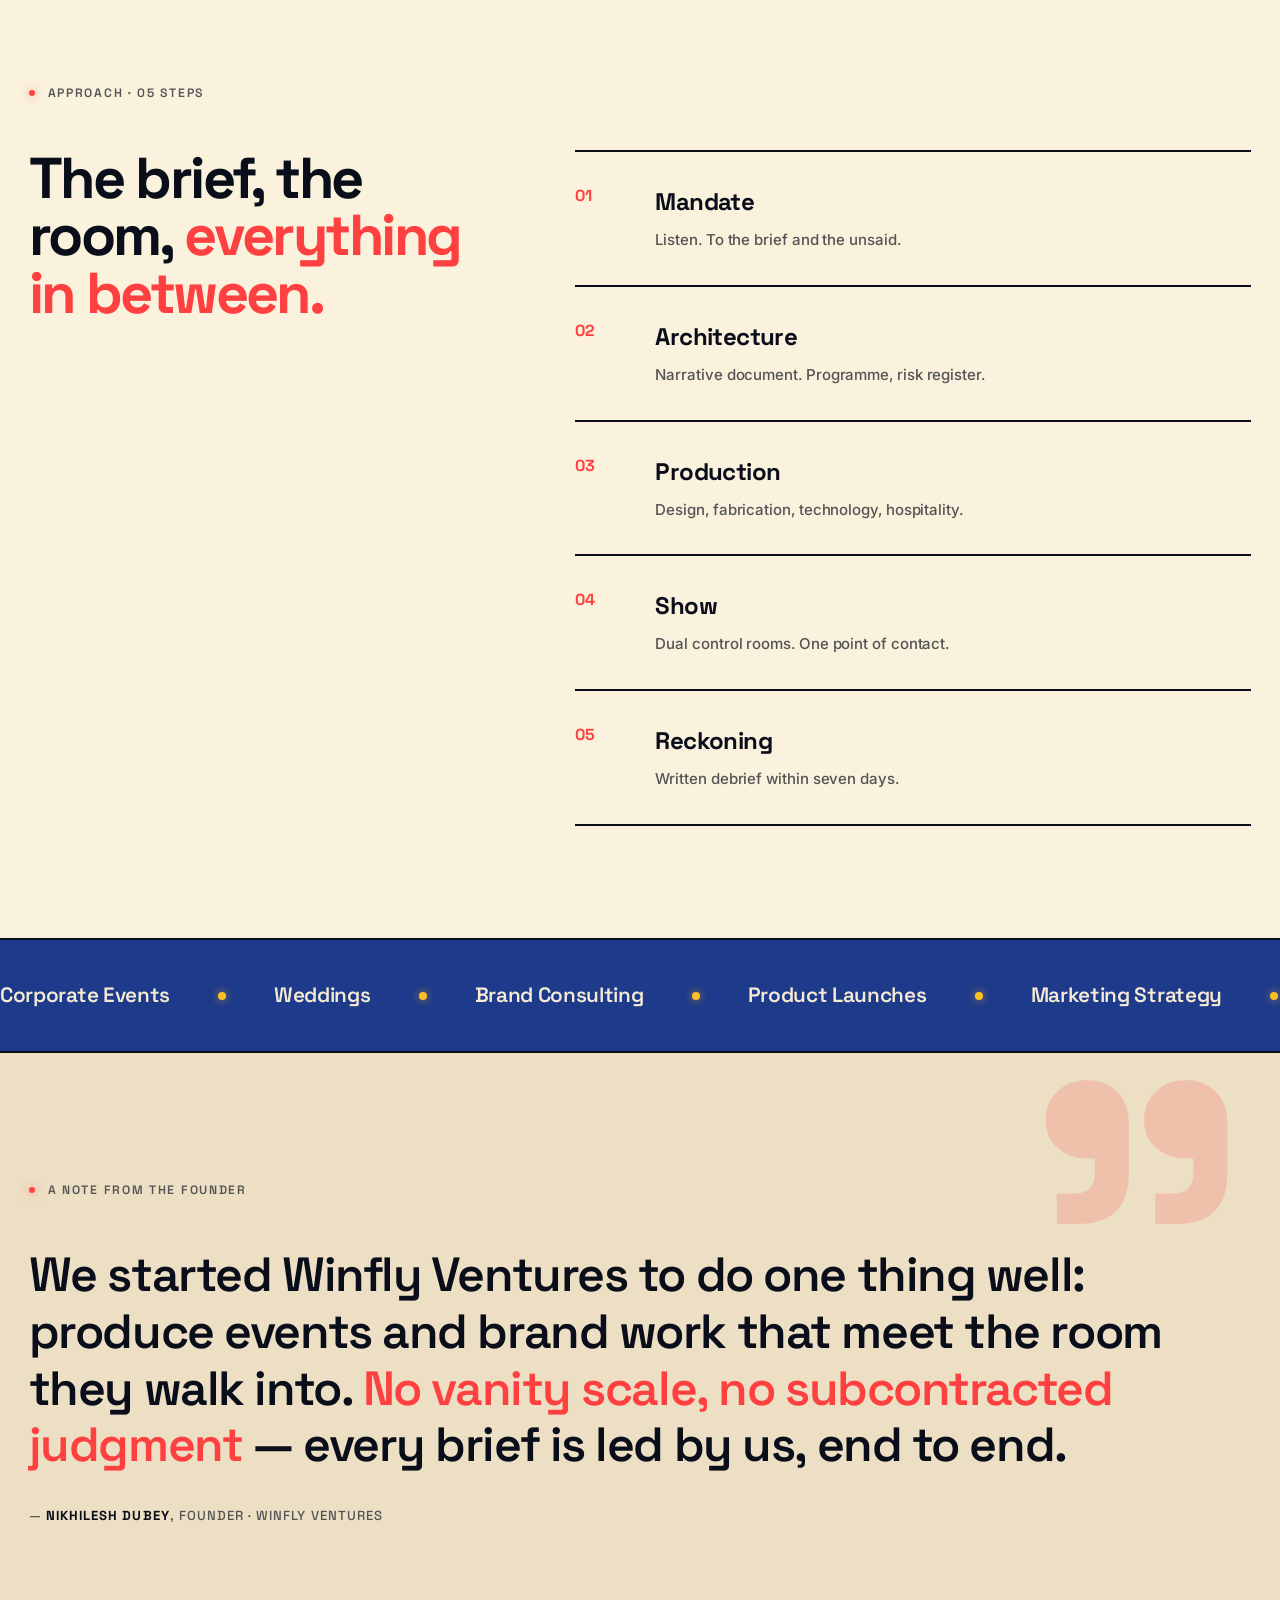
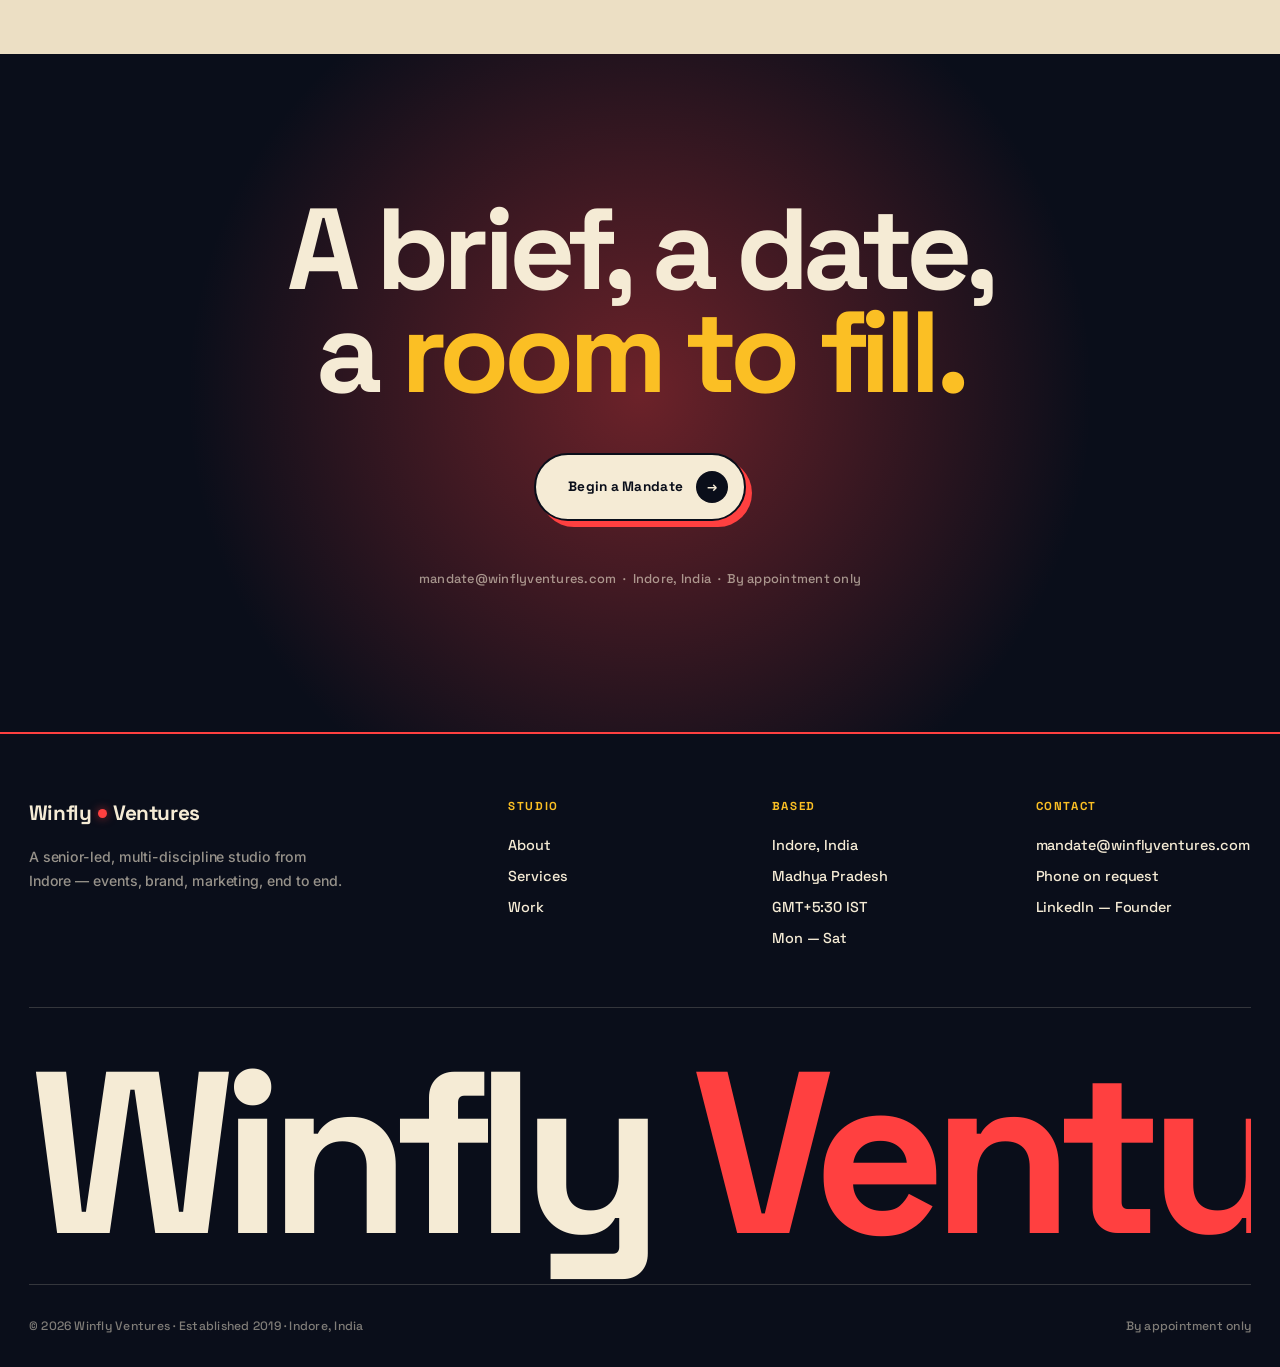
==== commit 0fd9ca79: "Add Principal section with Nikhilesh Dubey bio, disciplines, founder year, LinkedIn link" ====
--- a/index.html
+++ b/index.html
@@ -205,6 +205,29 @@
 <section class="manifesto" id="studio">
   <div class="label reveal">A studio, not an agency</div>
   <h2 class="reveal">A <span class="underline">multi-discipline studio</span> from Indore — events, brand, marketing — produced on a <span class="accent">single standard: flawless execution.</span></h2>
+</section>
+
+<!-- Principal / Founder -->
+<section class="principal" id="principal">
+  <div class="label reveal">Principal</div>
+  <div class="principal-grid">
+    <div class="principal-photo reveal">
+      <div class="placeholder-photo"></div>
+      <div class="photo-tag">Nikhilesh Dubey · Founder</div>
+    </div>
+    <div class="principal-text reveal">
+      <h2>The studio is led by <span class="accent">Nikhilesh Dubey.</span></h2>
+      <p class="principal-bio">Nikhilesh founded Winfly Ventures in 2019 to bring together a career's worth of work in marketing, advertising, brand management and communications under one roof — and to lead every brief himself, end to end.</p>
+      <p class="principal-bio">Selected past work — across his career and via Winfly — spans corporate events, brand identity rollouts, product launches, weddings, and integrated campaigns. <span class="accent">Specifics available on request.</span></p>
+      <ul class="principal-meta">
+        <li><span>Disciplines</span><strong>Marketing · Advertising · Brand · Communications</strong></li>
+        <li><span>Studio</span><strong>Winfly Ventures · Founded 2019</strong></li>
+        <li><span>Based</span><strong>Indore, Madhya Pradesh</strong></li>
+        <li><span>Portfolio</span><strong>Available on request</strong></li>
+      </ul>
+      <a href="https://www.linkedin.com/in/nikhilesh-dubey-171b566/" target="_blank" rel="noopener" class="principal-link">LinkedIn — Nikhilesh Dubey ↗</a>
+    </div>
+  </div>
 </section>
 
 <!-- Capabilities -->
--- a/styles.css
+++ b/styles.css
@@ -680,6 +680,100 @@
   background: var(--yellow);
   z-index: -1;
   border-radius: 4px;
+}
+
+/* ---------- Principal / Founder ---------- */
+.principal {
+  background: var(--bg-2);
+  padding: 7rem 1.8rem;
+  border-bottom: 1px solid var(--line);
+}
+.principal-grid {
+  display: grid;
+  grid-template-columns: 1fr 1.4fr;
+  gap: 4rem;
+  align-items: start;
+  max-width: 1400px;
+  margin: 0 auto;
+}
+.principal-photo { position: relative; }
+.placeholder-photo {
+  aspect-ratio: 4/5;
+  background:
+    radial-gradient(ellipse at 30% 25%, rgba(201, 169, 97, 0.45), transparent 55%),
+    linear-gradient(135deg, var(--bg-3) 0%, var(--bg) 100%);
+  border: 1px solid var(--line);
+}
+.photo-tag {
+  margin-top: 1rem;
+  font-family: 'Space Grotesk', sans-serif;
+  font-size: .76rem;
+  letter-spacing: .14em;
+  text-transform: uppercase;
+  color: var(--fg-dim);
+  font-weight: 500;
+}
+.principal-text h2 {
+  font-family: 'Space Grotesk', sans-serif;
+  font-weight: 600;
+  font-size: clamp(1.6rem, 3.8vw, 3rem);
+  line-height: 1.08;
+  letter-spacing: -.03em;
+  color: var(--fg-bright);
+  margin-bottom: 2rem;
+}
+.principal-text h2 .accent { color: var(--accent-hi); }
+.principal-bio {
+  font-size: 1rem;
+  line-height: 1.65;
+  color: var(--fg);
+  margin-bottom: 1.2rem;
+  max-width: 620px;
+}
+.principal-bio .accent { color: var(--accent-hi); font-weight: 500; }
+.principal-meta {
+  list-style: none;
+  display: grid;
+  grid-template-columns: repeat(2, 1fr);
+  gap: 1.5rem;
+  margin: 2rem 0;
+  border-top: 1px solid var(--line);
+  border-bottom: 1px solid var(--line);
+  padding: 1.8rem 0;
+}
+.principal-meta li span {
+  display: block;
+  font-family: 'Space Grotesk', sans-serif;
+  font-size: .68rem;
+  letter-spacing: .14em;
+  text-transform: uppercase;
+  color: var(--fg-soft);
+  margin-bottom: .4rem;
+  font-weight: 500;
+}
+.principal-meta strong {
+  font-family: 'Space Grotesk', sans-serif;
+  font-weight: 500;
+  font-size: .92rem;
+  color: var(--fg-bright);
+  letter-spacing: -.005em;
+}
+.principal-link {
+  font-family: 'Space Grotesk', sans-serif;
+  font-size: .82rem;
+  font-weight: 600;
+  letter-spacing: .04em;
+  color: var(--accent-hi);
+  border-bottom: 1px solid var(--accent);
+  padding-bottom: 3px;
+  display: inline-block;
+  transition: color .3s ease, border-color .3s ease;
+}
+.principal-link:hover { color: var(--fg-bright); border-color: var(--fg-bright); }
+@media (max-width: 900px) {
+  .principal { padding: 4rem 1.2rem; }
+  .principal-grid { grid-template-columns: 1fr; gap: 2.5rem; }
+  .principal-meta { grid-template-columns: 1fr; gap: 1rem; }
 }
 
 /* ---------- Capabilities ---------- */
